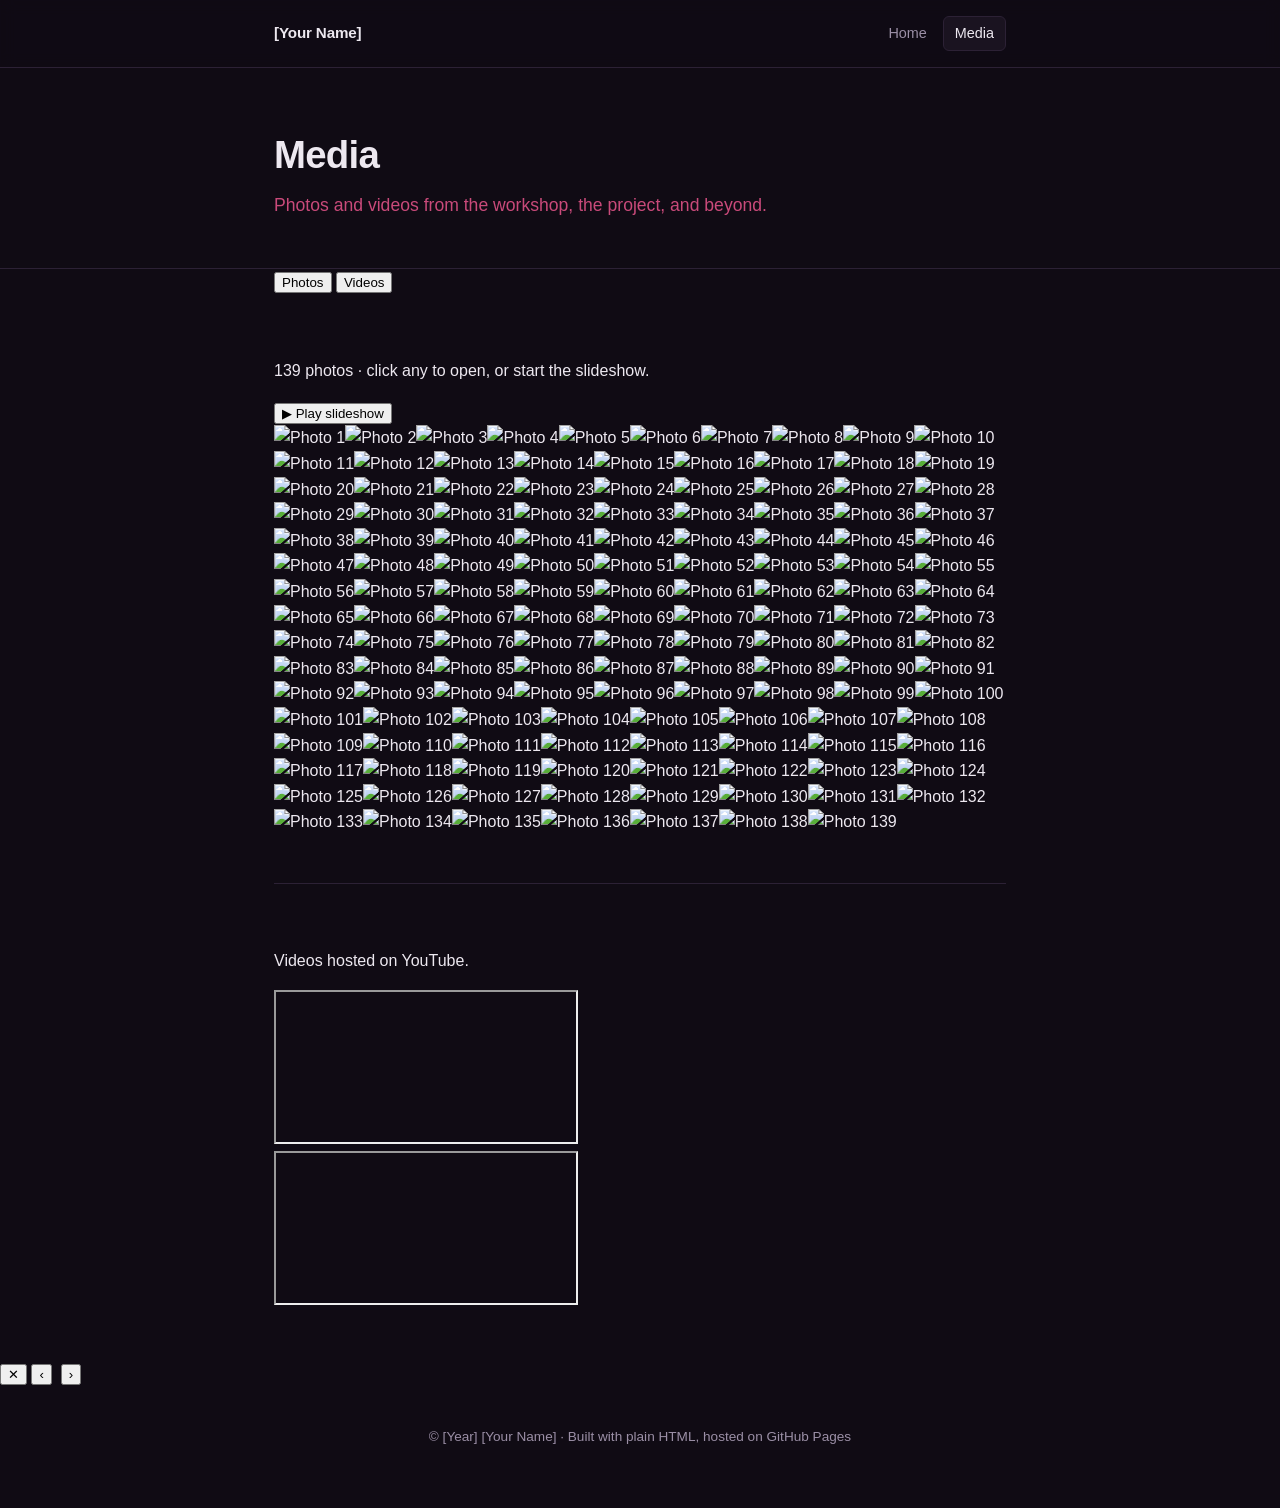
==== media.html @ eaa3e748 "Create media.html" ====
<!DOCTYPE html>
<html lang="en">
<head>
<meta charset="UTF-8">
<meta name="viewport" content="width=device-width, initial-scale=1.0">
<title>Media — [Your Name]</title>
<link rel="stylesheet" href="css/style.css">
</head>
<body>

<nav class="topnav">
  <div class="wrap nav-wrap">
    <a href="index.html" class="nav-brand">[Your Name]</a>
    <div class="nav-links">
      <a href="index.html">Home</a>
      <a href="media.html" class="active">Media</a>
    </div>
  </div>
</nav>

<header class="hero hero-compact">
  <div class="wrap">
    <h1>Media</h1>
    <p class="tagline">Photos and videos from the workshop, the project, and beyond.</p>
  </div>
</header>

<main class="wrap">

  <!-- Tabs -->
  <div class="tabs" role="tablist">
    <button class="tab active" role="tab" data-tab="photos">Photos</button>
    <button class="tab" role="tab" data-tab="videos">Videos</button>
  </div>

  <!-- Photos panel -->
  <section class="tab-panel active" id="panel-photos">
    <div class="panel-head">
      <p class="panel-hint">139 photos · click any to open, or start the slideshow.</p>
      <button class="btn-primary" id="start-slideshow">▶ Play slideshow</button>
    </div>
    <div class="photo-grid" id="photo-grid">
      <!-- Generated by script below -->
    </div>
  </section>

  <!-- Videos panel -->
  <section class="tab-panel" id="panel-videos">
    <p class="panel-hint">Videos hosted on YouTube.</p>
    <div class="video-grid">
      <!-- Replace VIDEO_ID_1 with actual YouTube IDs -->
      <div class="video-item">
        <iframe src="https://www.youtube.com/embed/VIDEO_ID_1"
                title="Cake frosting machine demo"
                loading="lazy" allowfullscreen></iframe>
      </div>
      <div class="video-item">
        <iframe src="https://www.youtube.com/embed/VIDEO_ID_2"
                title="Performance"
                loading="lazy" allowfullscreen></iframe>
      </div>
      <!-- Add more .video-item blocks here -->
    </div>
  </section>

</main>

<!-- Slideshow overlay -->
<div class="slideshow" id="slideshow" aria-hidden="true">
  <button class="ss-close" id="ss-close" aria-label="Close">✕</button>
  <button class="ss-nav ss-prev" id="ss-prev" aria-label="Previous">‹</button>
  <img id="ss-img" src="" alt="">
  <button class="ss-nav ss-next" id="ss-next" aria-label="Next">›</button>
  <div class="ss-counter" id="ss-counter"></div>
</div>

<footer>
  <div class="wrap">
    © [Year] [Your Name] · Built with plain HTML, hosted on GitHub Pages
  </div>
</footer>

<script>
  // ====== CONFIG: how many photos ======
  const PHOTO_COUNT = 139;
  const PAD = 3;            // matches photo-001.jpg
  const PREFIX = "photo-";
  const EXT = ".jpg";
  const FOLDER = "images/";

  // Build list of photo URLs
  const photos = [];
  for (let i = 1; i <= PHOTO_COUNT; i++) {
    const num = String(i).padStart(PAD, "0");
    photos.push(`${FOLDER}${PREFIX}${num}${EXT}`);
  }

  // ====== Build grid ======
  const grid = document.getElementById("photo-grid");
  photos.forEach((src, idx) => {
    const img = document.createElement("img");
    img.src = src;
    img.alt = `Photo ${idx + 1}`;
    img.loading = "lazy";
    img.decoding = "async";
    img.addEventListener("click", () => openSlideshow(idx));
    grid.appendChild(img);
  });

  // ====== Tabs ======
  document.querySelectorAll(".tab").forEach(tab => {
    tab.addEventListener("click", () => {
      document.querySelectorAll(".tab").forEach(t => t.classList.remove("active"));
      document.querySelectorAll(".tab-panel").forEach(p => p.classList.remove("active"));
      tab.classList.add("active");
      document.getElementById("panel-" + tab.dataset.tab).classList.add("active");
      // update URL hash for shareable links
      history.replaceState(null, "", "#" + tab.dataset.tab);
    });
  });
  // Open correct tab from URL hash
  if (location.hash === "#videos") {
    document.querySelector('[data-tab="videos"]').click();
  }

  // ====== Slideshow ======
  const ss = document.getElementById("slideshow");
  const ssImg = document.getElementById("ss-img");
  const ssCounter = document.getElementById("ss-counter");
  let ssIndex = 0;

  function openSlideshow(i) {
    ssIndex = i;
    ssImg.src = photos[ssIndex];
    ssCounter.textContent = `${ssIndex + 1} / ${photos.length}`;
    ss.classList.add("open");
    ss.setAttribute("aria-hidden", "false");
    document.body.style.overflow = "hidden";
  }

  function closeSlideshow() {
    ss.classList.remove("open");
    ss.setAttribute("aria-hidden", "true");
    document.body.style.overflow = "";
  }

  function showNext(delta) {
    ssIndex = (ssIndex + delta + photos.length) % photos.length;
    ssImg.src = photos[ssIndex];
    ssCounter.textContent = `${ssIndex + 1} / ${photos.length}`;
  }

  document.getElementById("start-slideshow").addEventListener("click", () => openSlideshow(0));
  document.getElementById("ss-close").addEventListener("click", closeSlideshow);
  document.getElementById("ss-prev").addEventListener("click", () => showNext(-1));
  document.getElementById("ss-next").addEventListener("click", () => showNext(1));

  ss.addEventListener("click", (e) => {
    if (e.target === ss) closeSlideshow();
  });

  document.addEventListener("keydown", (e) => {
    if (!ss.classList.contains("open")) return;
    if (e.key === "Escape") closeSlideshow();
    if (e.key === "ArrowLeft") showNext(-1);
    if (e.key === "ArrowRight") showNext(1);
  });
</script>

</body>
</html>
---- css/style.css ----
:root {
  --bg: #100b14;
  --surface: #1a1320;
  --surface-hi: #221a2b;
  --border: #2c2135;
  --text: #ede8f0;
  --muted: #9b8fa6;
  --accent: #a33661;
  --accent-hover: #c94a7a;
  --accent-dim: #6b2140;
  --maxw: 780px;
}

* { box-sizing: border-box; }
html { scroll-behavior: smooth; }

body {
  margin: 0;
  background: var(--bg);
  color: var(--text);
  font-family: -apple-system, BlinkMacSystemFont, "Segoe UI", Roboto, Helvetica, Arial, sans-serif;
  line-height: 1.6;
  font-size: 16px;
  -webkit-font-smoothing: antialiased;
}

.wrap {
  max-width: var(--maxw);
  margin: 0 auto;
  padding: 0 24px;
}

/* Top nav */
.topnav {
  border-bottom: 1px solid var(--border);
  background: rgba(16, 11, 20, 0.85);
  backdrop-filter: blur(8px);
  position: sticky;
  top: 0;
  z-index: 50;
}
.nav-wrap {
  display: flex;
  align-items: center;
  justify-content: space-between;
  padding-top: 16px;
  padding-bottom: 16px;
}
.nav-brand {
  color: var(--text);
  text-decoration: none;
  font-weight: 600;
  font-size: 0.95rem;
  letter-spacing: -0.01em;
}
.nav-links {
  display: flex;
  gap: 4px;
}
.nav-links a {
  color: var(--muted);
  text-decoration: none;
  font-size: 0.9rem;
  padding: 6px 12px;
  border-radius: 6px;
  transition: color 0.15s, background 0.15s;
}
.nav-links a:hover {
  color: var(--text);
  background: var(--surface);
}
.nav-links a.active {
  color: var(--text);
  background: var(--surface);
  border: 1px solid var(--border);
  padding: 5px 11px;
}

/* Hero */
header.hero {
  padding: 56px 0 48px;
  border-bottom: 1px solid var(--border);
}
.hero-top {
  display: flex;
  align-items: center;
  gap: 24px;
  margin-bottom: 20px;
}
.avatar {
  width: 96px;
  height: 96px;
  border-radius: 50%;
  object-fit: cover;
  border: 2px solid var(--border);
  flex-shrink: 0;
  background: var(--surface);
}
header.hero h1 {
  font-size: 2.4rem;
  margin: 0 0 6px;
  letter-spacing: -0.02em;
}
header.hero .tagline {
  font-size: 1.1rem;
  color: var(--accent-hover);
  margin: 0;
  font-weight: 500;
}

/* Contact strip */
.contact {
  display: flex;
  flex-wrap: wrap;
  gap: 8px 16px;
  font-size: 0.95rem;
  color: var(--muted);
}
.contact a {
  color: var(--muted);
  text-decoration: none;
  border-bottom: 1px solid transparent;
  transition: color 0.15s, border-color 0.15s;
}
.contact a:hover {
  color: var(--accent-hover);
  border-bottom-color: var(--accent-dim);
}
.contact span.sep { color: var(--border); }

/* Sections */
section {
  padding: 48px 0;
  border-bottom: 1px solid var(--border);
}
section:last-of-type { border-bottom: none; }
h2 {
  font-size: 0.85rem;
  text-transform: uppercase;
  letter-spacing: 0.14em;
  color: var(--muted);
  margin: 0 0 28px;
  font-weight: 600;
}

/* About */
.about p { margin: 0 0 16px; }
.about p:last-child { margin-bottom: 0; }

/* Entries */
.entry { margin-bottom: 32px; }
.entry:last-child { margin-bottom: 0; }
.entry h3 {
  font-size: 1.05rem;
  margin: 0 0 2px;
  font-weight: 600;
}
.entry .meta {
  font-size: 0.9rem;
  color: var(--muted);
  margin: 0 0 12px;
  font-style: italic;
}
.entry ul { margin: 0; padding-left: 20px; }
.entry li { margin-bottom: 8px; }
.entry li:last-child { margin-bottom: 0; }
.entry li strong { color: var(--accent-hover); font-weight: 600; }

/* Project links */
.project-links {
  margin-top: 20px;
  display: flex;
  flex-wrap: wrap;
  gap: 12px;
}
.project-links a {
  display: inline-block;
  padding: 8px 14px;
  background: var(--surface);
  border: 1px solid var(--border);
  border-radius: 6px;
  color: var(--text);
  text-decoration: none;
  font-size: 0.9rem;
  transition: border-color 0.15s, background 0.15s, color 0.15s;
}
.project-links a:hover {
  border-color: var(--accent-dim);
  background: var(--surface-hi);
  color: var(--accent-hover);
}

/* Gallery */
.gallery {
  display: grid;
  grid-template-columns: repeat(auto-fit, minmax(220px, 1fr));
  gap: 12px;
  margin: 20px 0 20px;
}
.gallery-2 {
  grid-template-columns: repeat(auto-fit, minmax(280px, 1fr));
}
.gallery img {
  width: 100%;
  height: 220px;
  object-fit: cover;
  border-radius: 8px;
  border: 1px solid var(--border);
  background: var(--surface);
  display: block;
  transition: transform 0.2s, border-color 0.2s;
  cursor: zoom-in;
}
.gallery img:hover {
  transform: scale(1.01);
  border-color: var(--accent-dim);
}

/* Skills */
.skill-group { margin-bottom: 20px; }
.skill-group:last-child { margin-bottom: 0; }
.skill-group .label {
  font-size: 0.85rem;
  color: var(--muted);
  margin-bottom: 4px;
  font-weight: 600;
}
.skill-group .items { font-size: 0.95rem; }

/* Beyond section */
.beyond p {
  margin: 0 0 8px;
  color: var(--text);
}

/* Footer */
footer {
  padding: 40px 0 60px;
  font-size: 0.85rem;
  color: var(--muted);
  text-align: center;
}
footer a {
  color: var(--muted);
  text-decoration: none;
  border-bottom: 1px solid var(--border);
}
footer a:hover { color: var(--accent-hover); }

/* Responsive */
@media (max-width: 600px) {
  header.hero { padding: 40px 0 36px; }
  .hero-top { flex-direction: column; align-items: flex-start; gap: 16px; }
  header.hero h1 { font-size: 1.9rem; }
  header.hero .tagline { font-size: 1rem; }
  .avatar { width: 80px; height: 80px; }
  section { padding: 36px 0; }
  .gallery img { height: 180px; }
}

/* Print */
@media print {
  :root {
    --bg: #fff; --surface: #fff; --text: #000; --muted: #555;
    --accent: #6b2140; --accent-hover: #6b2140; --border: #ddd;
  }
  body { font-size: 11pt; }
  .topnav, .project-links { display: none !important; }
  header.hero { padding: 0 0 20px; }
  section { padding: 16px 0; page-break-inside: avoid; }
  a { color: #000 !important; }
  .gallery img { height: 140px; }
}
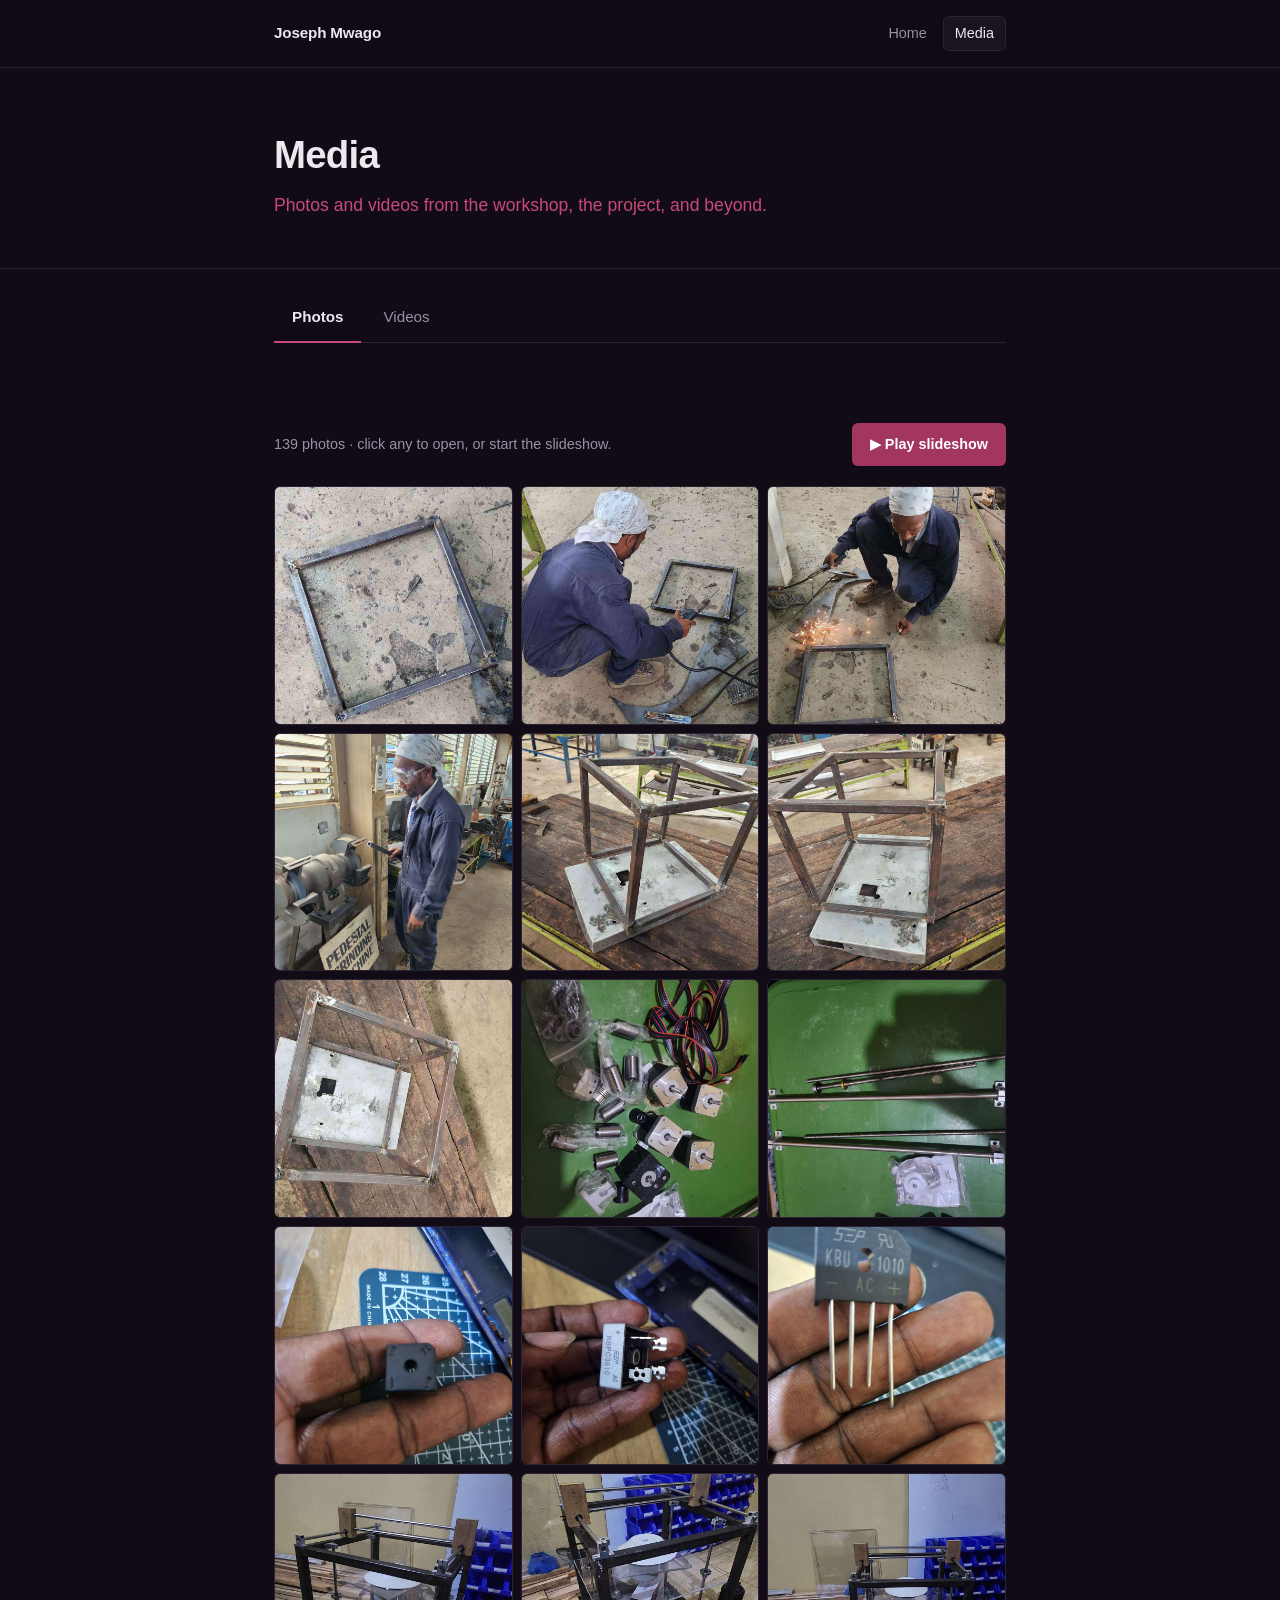
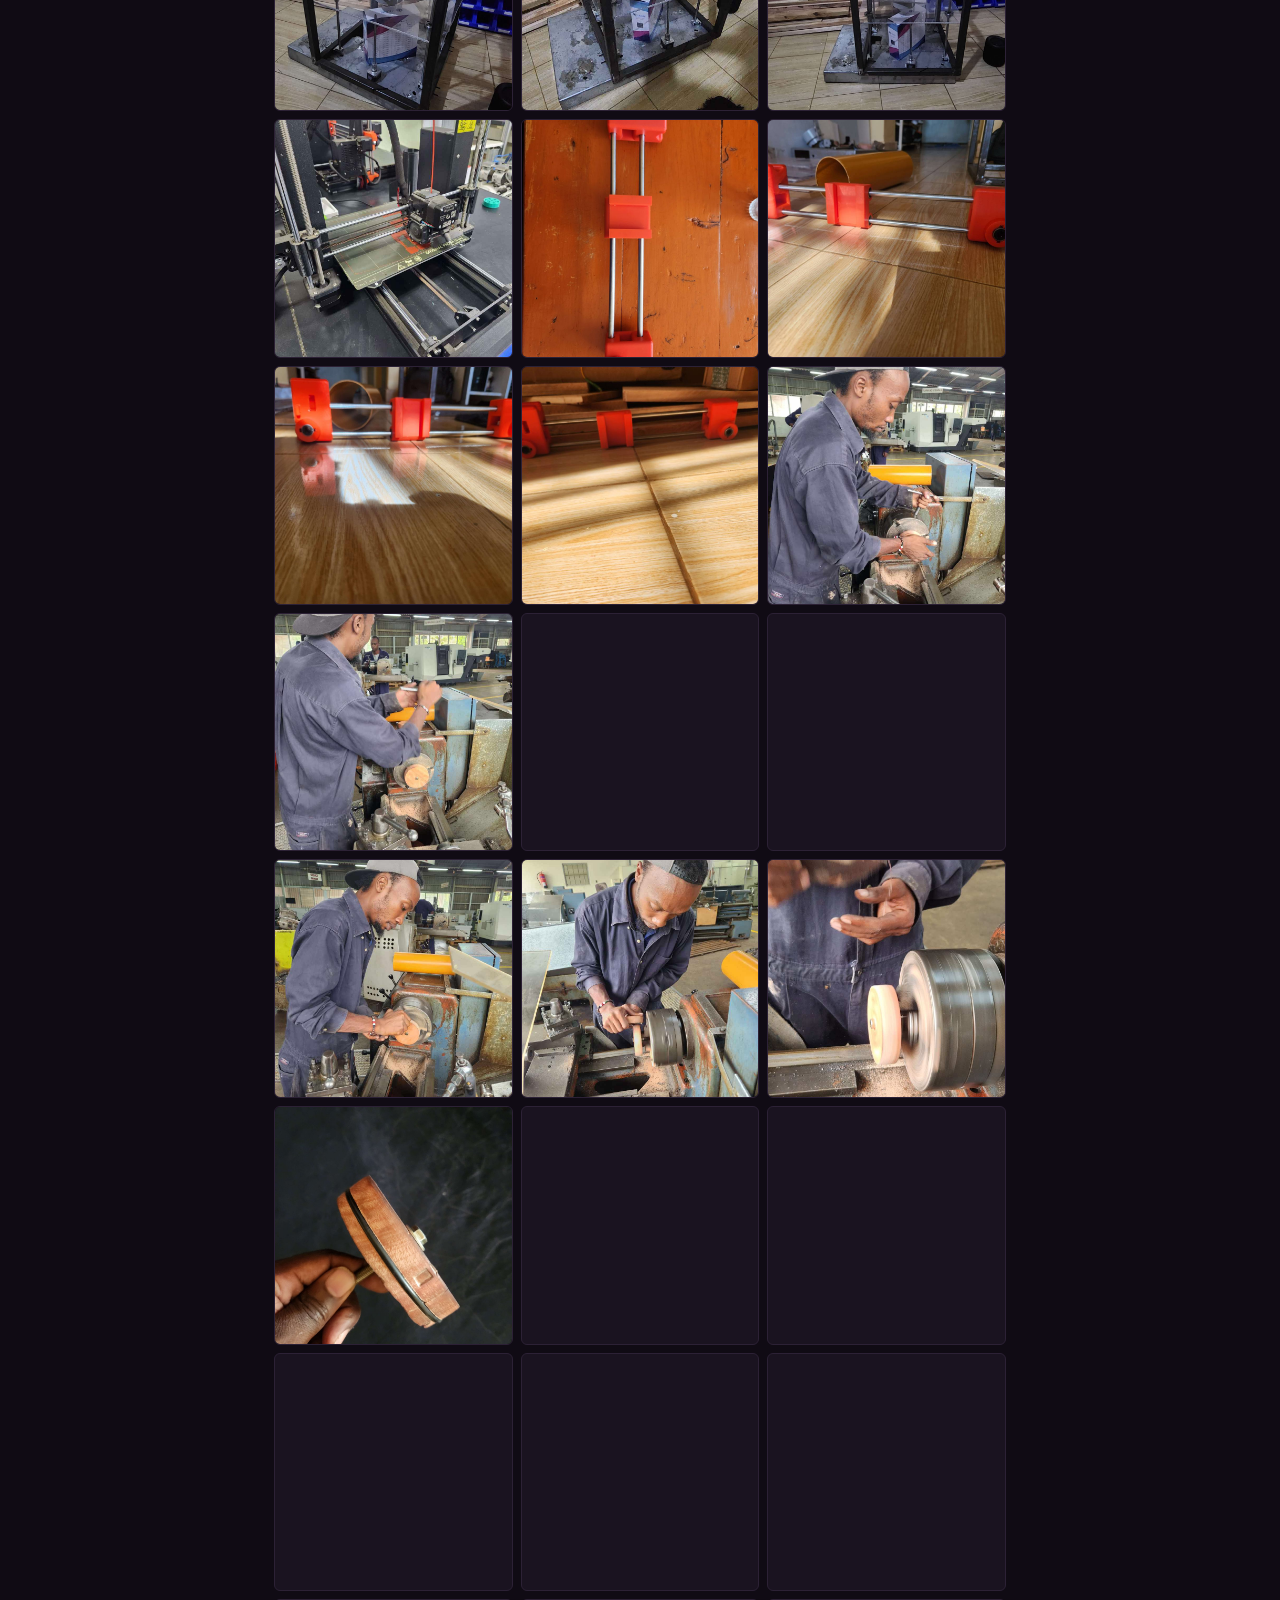
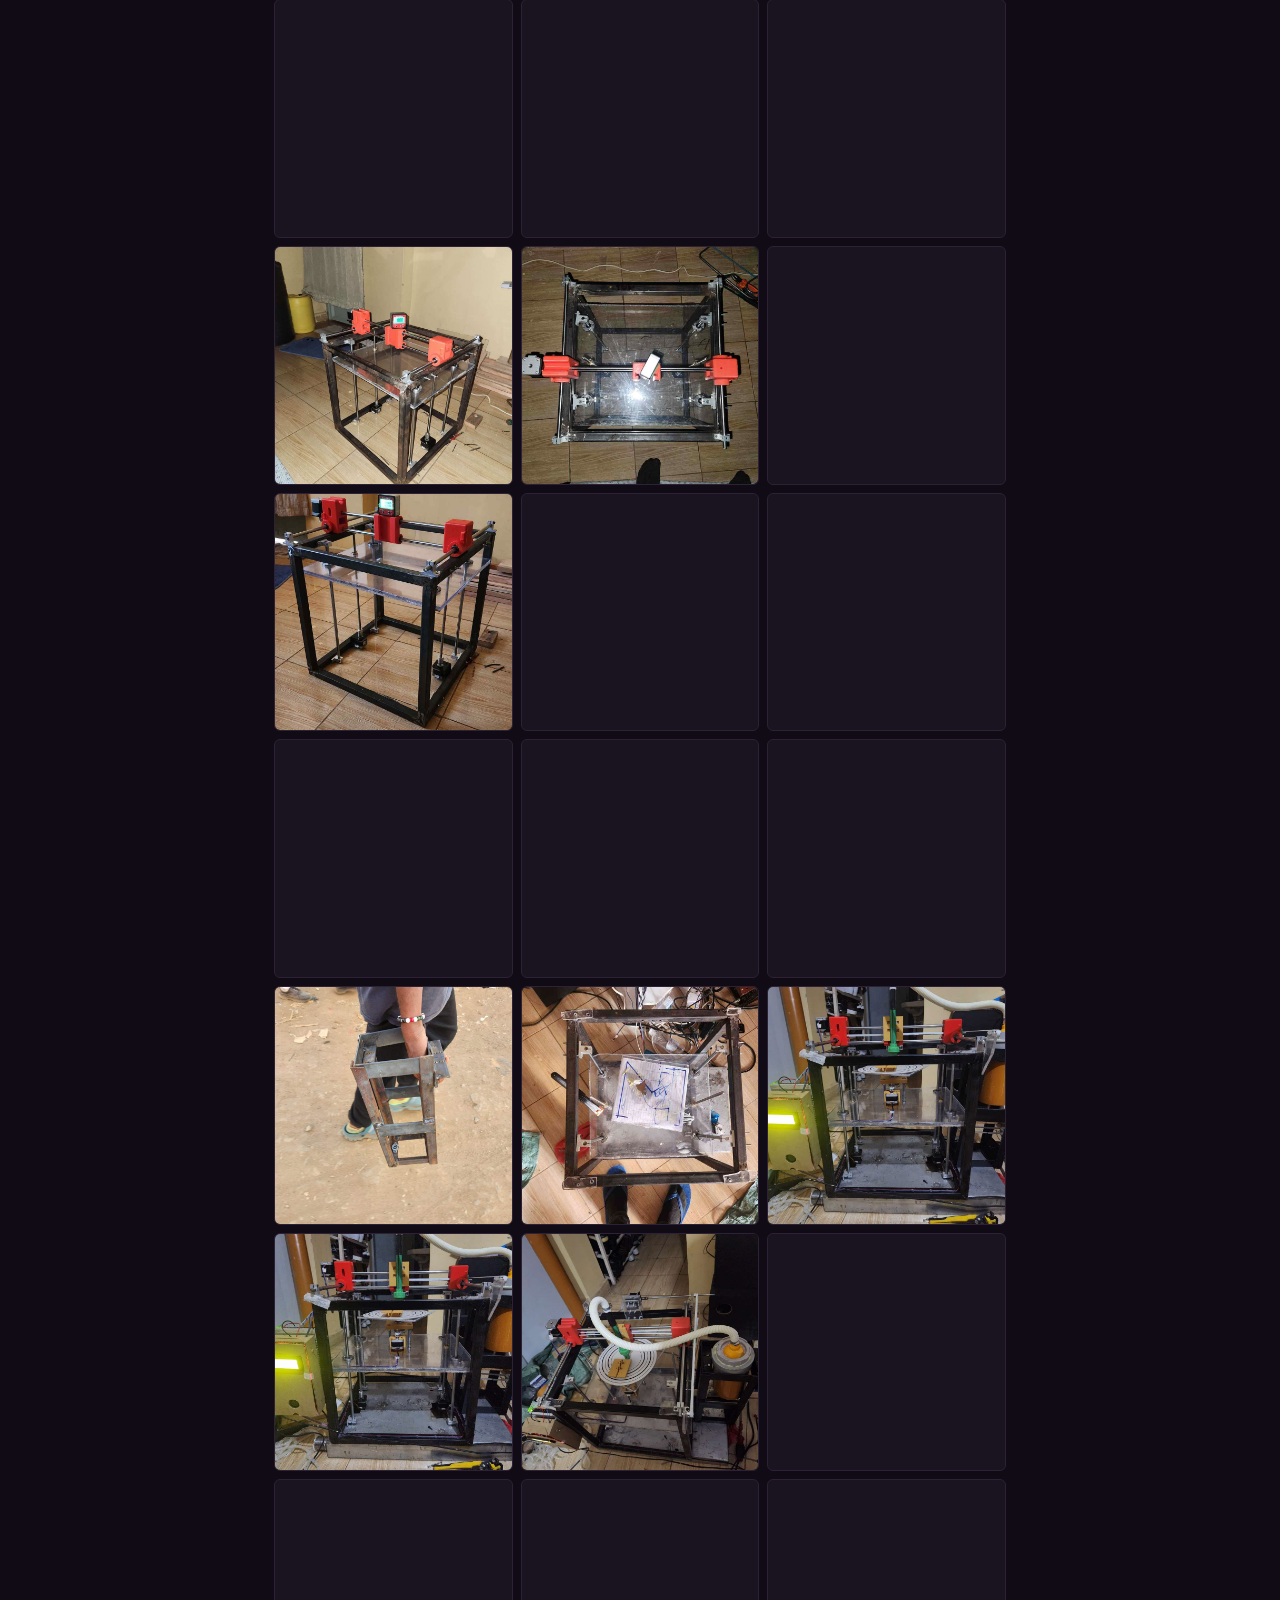
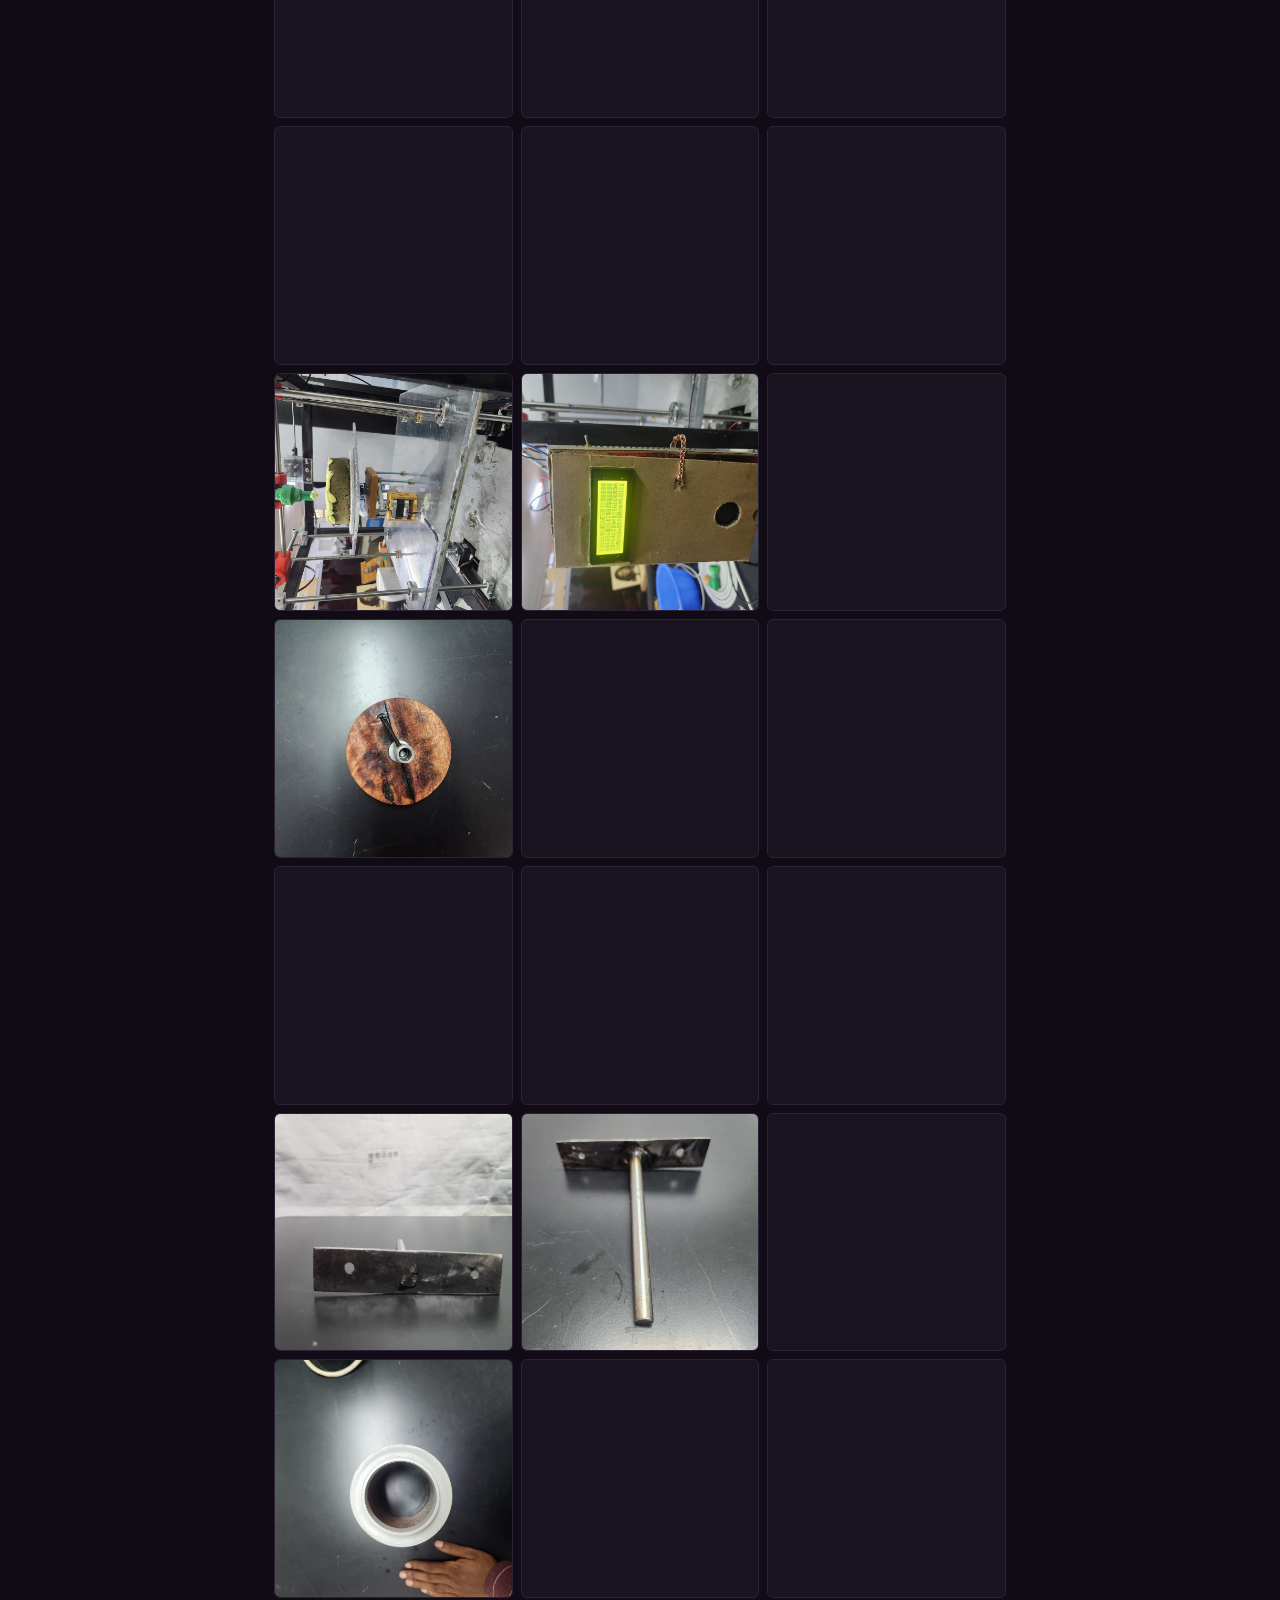
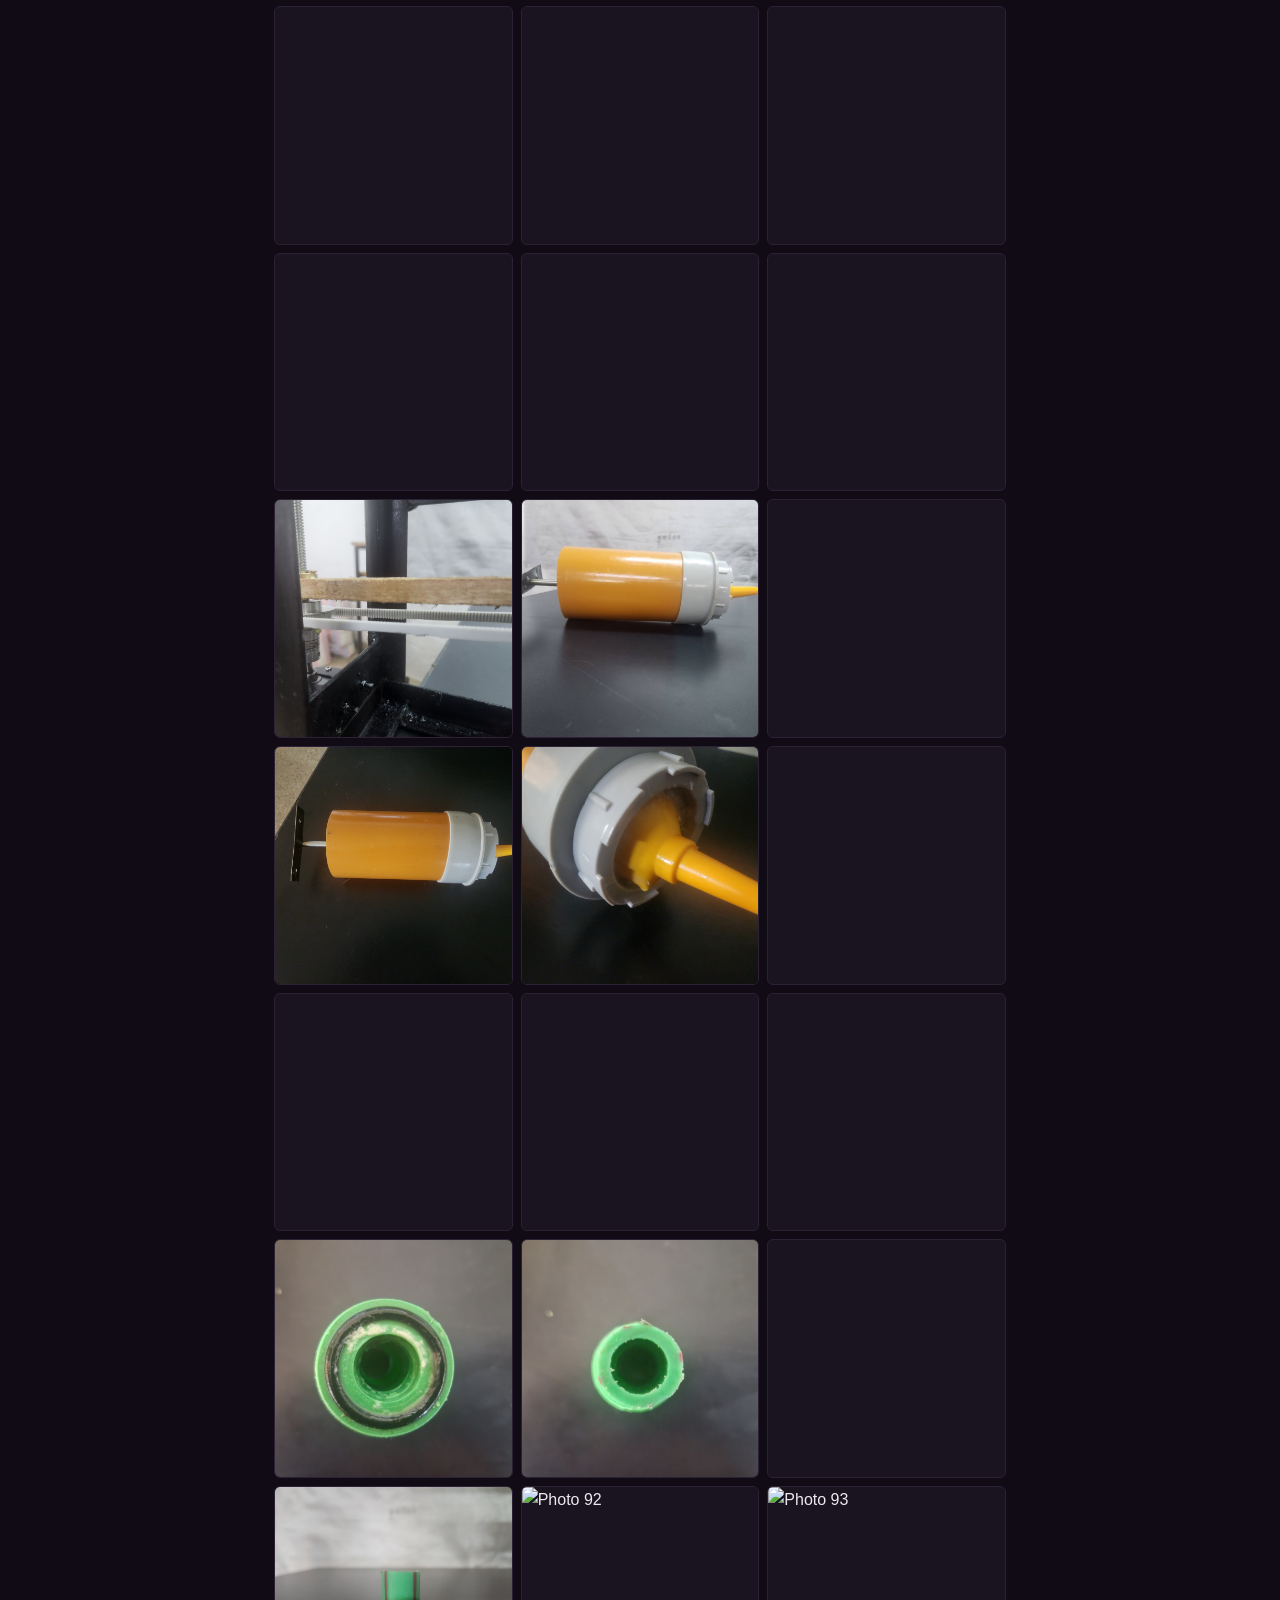
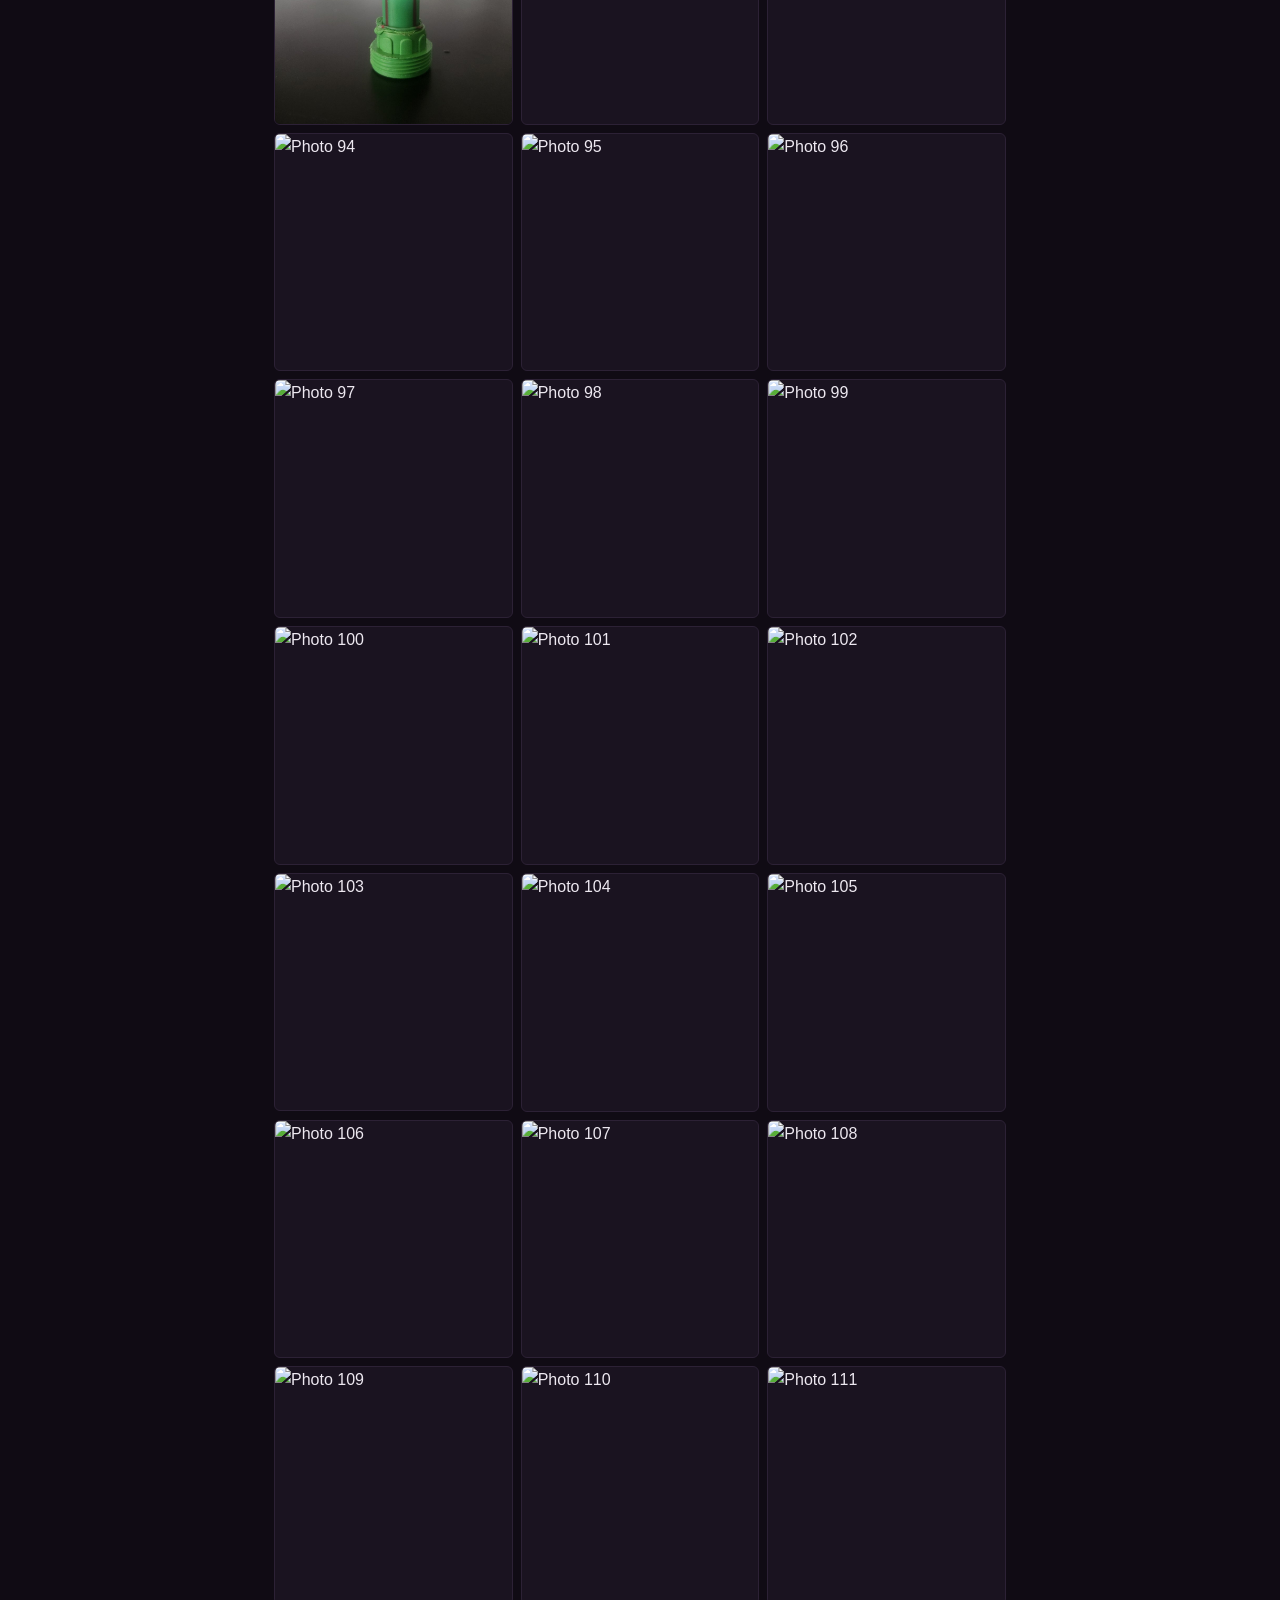
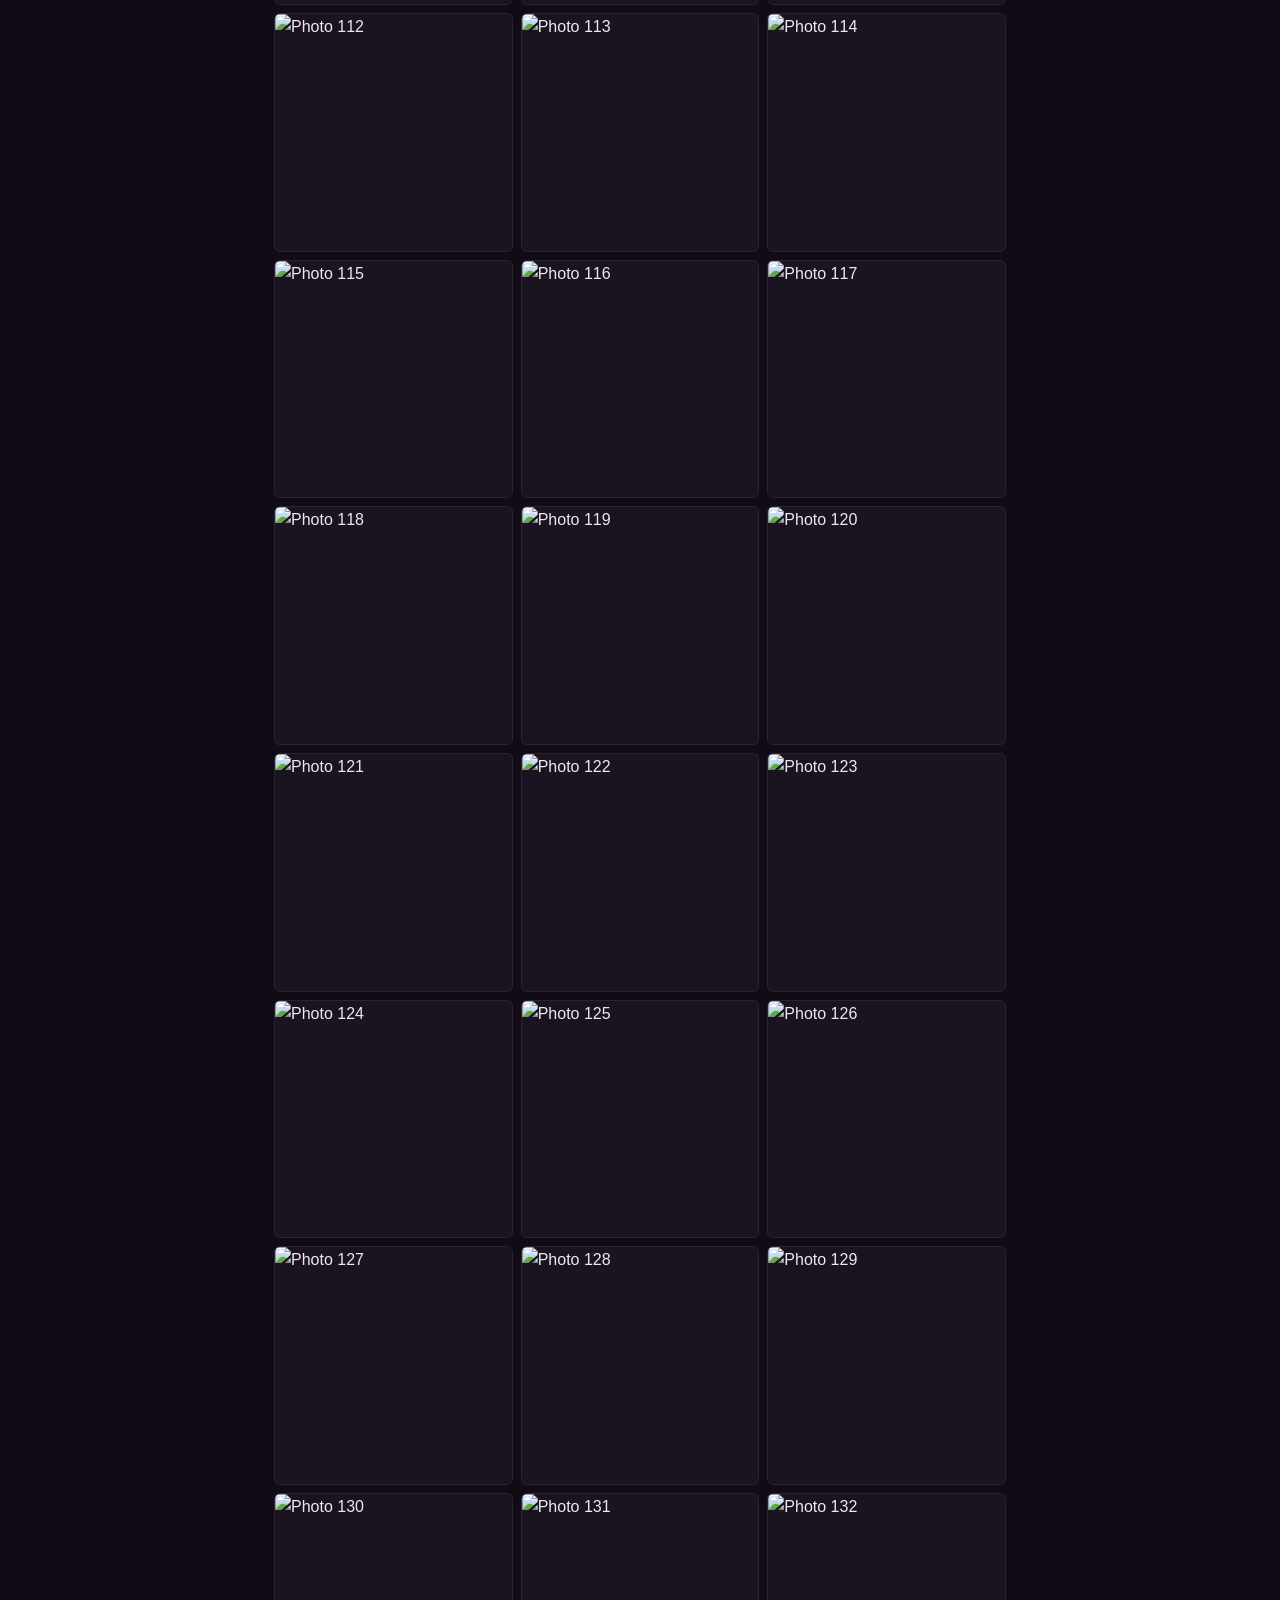
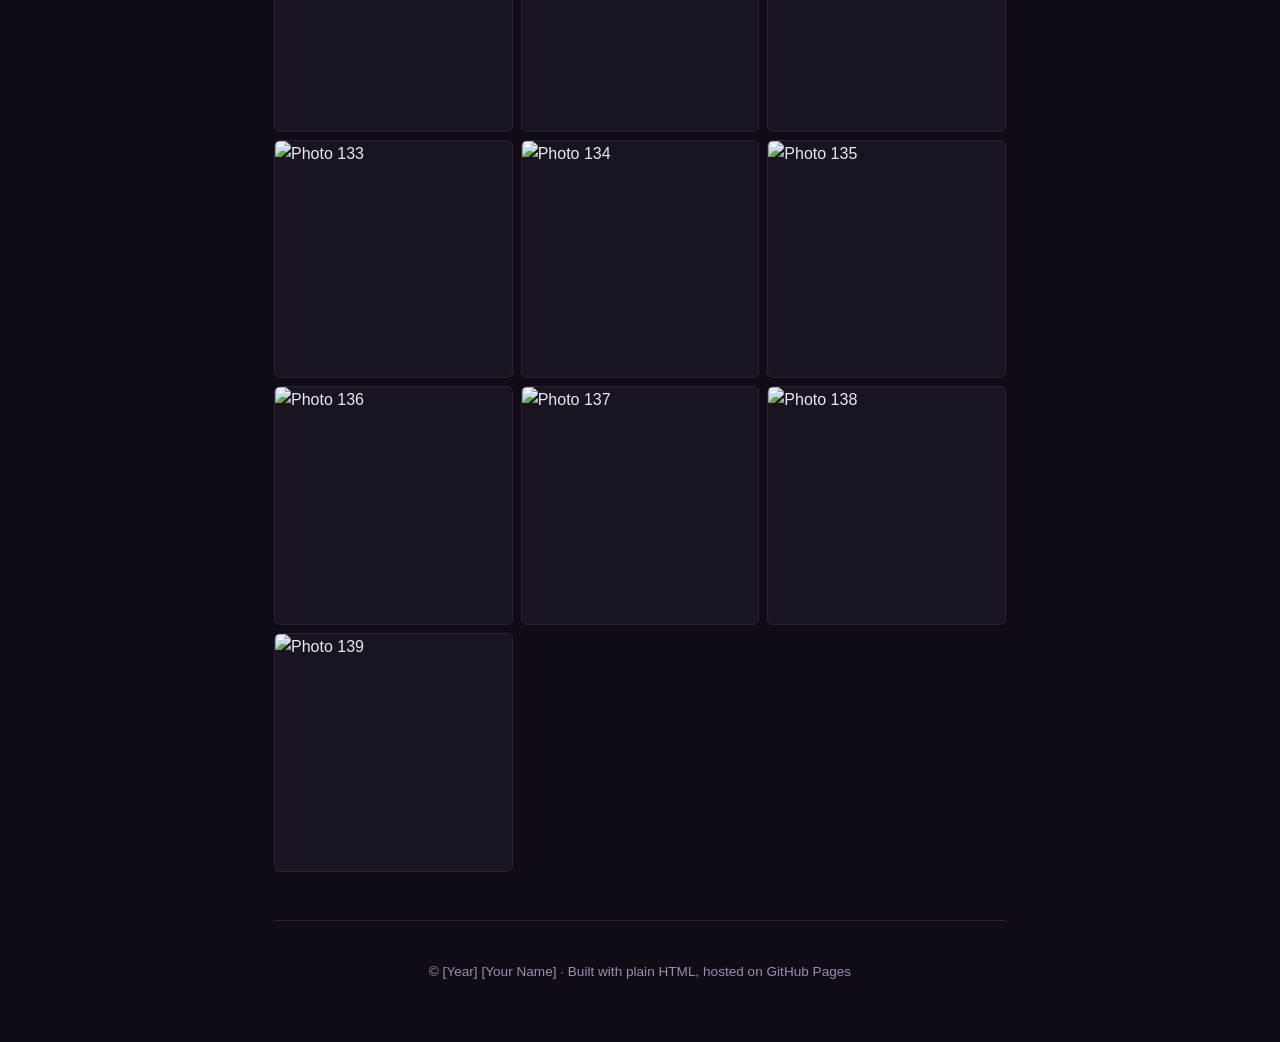
==== commit a7d59849: "Update media.html" ====
--- a/media.html
+++ b/media.html
@@ -3,14 +3,14 @@
 <head>
 <meta charset="UTF-8">
 <meta name="viewport" content="width=device-width, initial-scale=1.0">
-<title>Media — [Your Name]</title>
+<title>Media</title>
 <link rel="stylesheet" href="css/style.css">
 </head>
 <body>
 
 <nav class="topnav">
   <div class="wrap nav-wrap">
-    <a href="index.html" class="nav-brand">[Your Name]</a>
+    <a href="index.html" class="nav-brand">Joseph Mwago</a>
     <div class="nav-links">
       <a href="index.html">Home</a>
       <a href="media.html" class="active">Media</a>
--- a/css/style.css
+++ b/css/style.css
@@ -271,3 +271,196 @@
   a { color: #000 !important; }
   .gallery img { height: 140px; }
 }
+/* ============ Compact hero for media page ============ */
+.hero-compact {
+  padding: 40px 0 32px;
+}
+.hero-compact h1 {
+  font-size: 2rem;
+  margin: 0 0 4px;
+}
+.hero-compact .tagline {
+  font-size: 1rem;
+  color: var(--muted);
+  font-weight: 400;
+}
+
+/* ============ Tabs ============ */
+.tabs {
+  display: flex;
+  gap: 4px;
+  padding: 24px 0 0;
+  border-bottom: 1px solid var(--border);
+  margin-bottom: 32px;
+}
+.tab {
+  background: transparent;
+  border: none;
+  color: var(--muted);
+  font: inherit;
+  font-size: 0.95rem;
+  padding: 12px 18px;
+  cursor: pointer;
+  border-bottom: 2px solid transparent;
+  margin-bottom: -1px;
+  transition: color 0.15s, border-color 0.15s;
+}
+.tab:hover { color: var(--text); }
+.tab.active {
+  color: var(--text);
+  border-bottom-color: var(--accent-hover);
+  font-weight: 600;
+}
+
+.tab-panel { display: none; padding-bottom: 48px; }
+.tab-panel.active { display: block; }
+
+.panel-head {
+  display: flex;
+  align-items: center;
+  justify-content: space-between;
+  flex-wrap: wrap;
+  gap: 12px;
+  margin-bottom: 20px;
+}
+.panel-hint {
+  color: var(--muted);
+  font-size: 0.9rem;
+  margin: 0;
+}
+
+/* Primary button */
+.btn-primary {
+  background: var(--accent);
+  color: #fff;
+  border: none;
+  font: inherit;
+  font-size: 0.9rem;
+  font-weight: 600;
+  padding: 10px 18px;
+  border-radius: 6px;
+  cursor: pointer;
+  transition: background 0.15s;
+}
+.btn-primary:hover { background: var(--accent-hover); }
+
+/* ============ Photo grid ============ */
+.photo-grid {
+  display: grid;
+  grid-template-columns: repeat(auto-fill, minmax(180px, 1fr));
+  gap: 8px;
+}
+.photo-grid img {
+  width: 100%;
+  aspect-ratio: 1 / 1;
+  object-fit: cover;
+  border-radius: 6px;
+  border: 1px solid var(--border);
+  background: var(--surface);
+  cursor: zoom-in;
+  transition: transform 0.15s, border-color 0.15s;
+}
+.photo-grid img:hover {
+  transform: scale(1.02);
+  border-color: var(--accent-dim);
+}
+
+/* ============ Video grid ============ */
+.video-grid {
+  display: grid;
+  grid-template-columns: repeat(auto-fit, minmax(320px, 1fr));
+  gap: 16px;
+}
+.video-item {
+  position: relative;
+  aspect-ratio: 16 / 9;
+  background: var(--surface);
+  border: 1px solid var(--border);
+  border-radius: 8px;
+  overflow: hidden;
+}
+.video-item iframe {
+  position: absolute;
+  inset: 0;
+  width: 100%;
+  height: 100%;
+  border: 0;
+}
+
+/* ============ Slideshow overlay ============ */
+.slideshow {
+  display: none;
+  position: fixed;
+  inset: 0;
+  background: rgba(10, 6, 12, 0.97);
+  z-index: 200;
+  align-items: center;
+  justify-content: center;
+}
+.slideshow.open { display: flex; }
+
+.slideshow img {
+  max-width: calc(100% - 160px);
+  max-height: calc(100% - 80px);
+  object-fit: contain;
+  border-radius: 4px;
+  user-select: none;
+}
+
+.ss-close {
+  position: absolute;
+  top: 20px;
+  right: 24px;
+  background: transparent;
+  border: none;
+  color: var(--text);
+  font-size: 1.5rem;
+  cursor: pointer;
+  padding: 8px 12px;
+  border-radius: 6px;
+  transition: background 0.15s;
+}
+.ss-close:hover { background: rgba(255, 255, 255, 0.08); }
+
+.ss-nav {
+  position: absolute;
+  top: 50%;
+  transform: translateY(-50%);
+  background: rgba(255, 255, 255, 0.04);
+  border: 1px solid var(--border);
+  color: var(--text);
+  font-size: 2rem;
+  width: 56px;
+  height: 56px;
+  border-radius: 50%;
+  cursor: pointer;
+  display: flex;
+  align-items: center;
+  justify-content: center;
+  transition: background 0.15s, border-color 0.15s;
+}
+.ss-nav:hover {
+  background: rgba(255, 255, 255, 0.09);
+  border-color: var(--accent-dim);
+}
+.ss-prev { left: 24px; }
+.ss-next { right: 24px; }
+
+.ss-counter {
+  position: absolute;
+  bottom: 24px;
+  left: 50%;
+  transform: translateX(-50%);
+  color: var(--muted);
+  font-size: 0.9rem;
+  letter-spacing: 0.05em;
+}
+
+@media (max-width: 600px) {
+  .photo-grid { grid-template-columns: repeat(auto-fill, minmax(120px, 1fr)); }
+  .slideshow img { max-width: calc(100% - 32px); }
+  .ss-nav { width: 44px; height: 44px; font-size: 1.5rem; }
+  .ss-prev { left: 8px; }
+  .ss-next { right: 8px; }
+  .panel-head { flex-direction: column; align-items: flex-start; }
+}
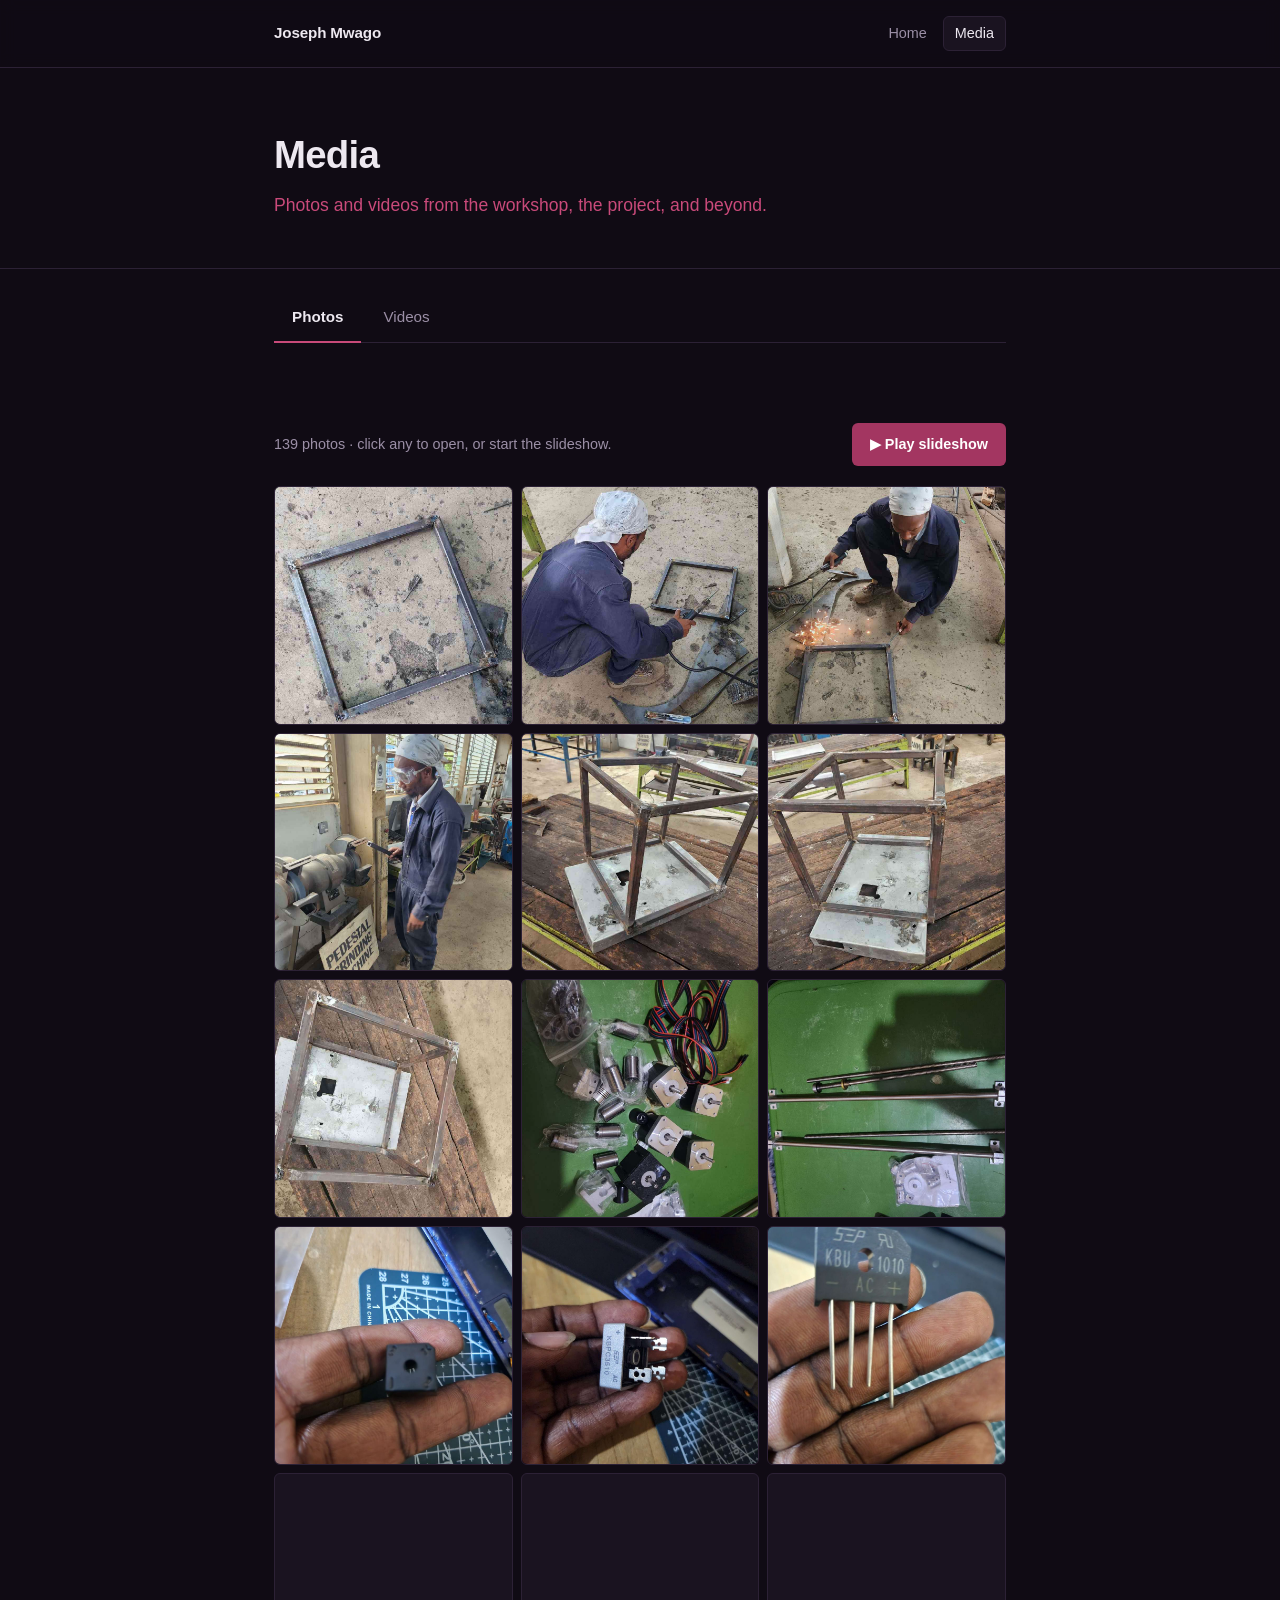
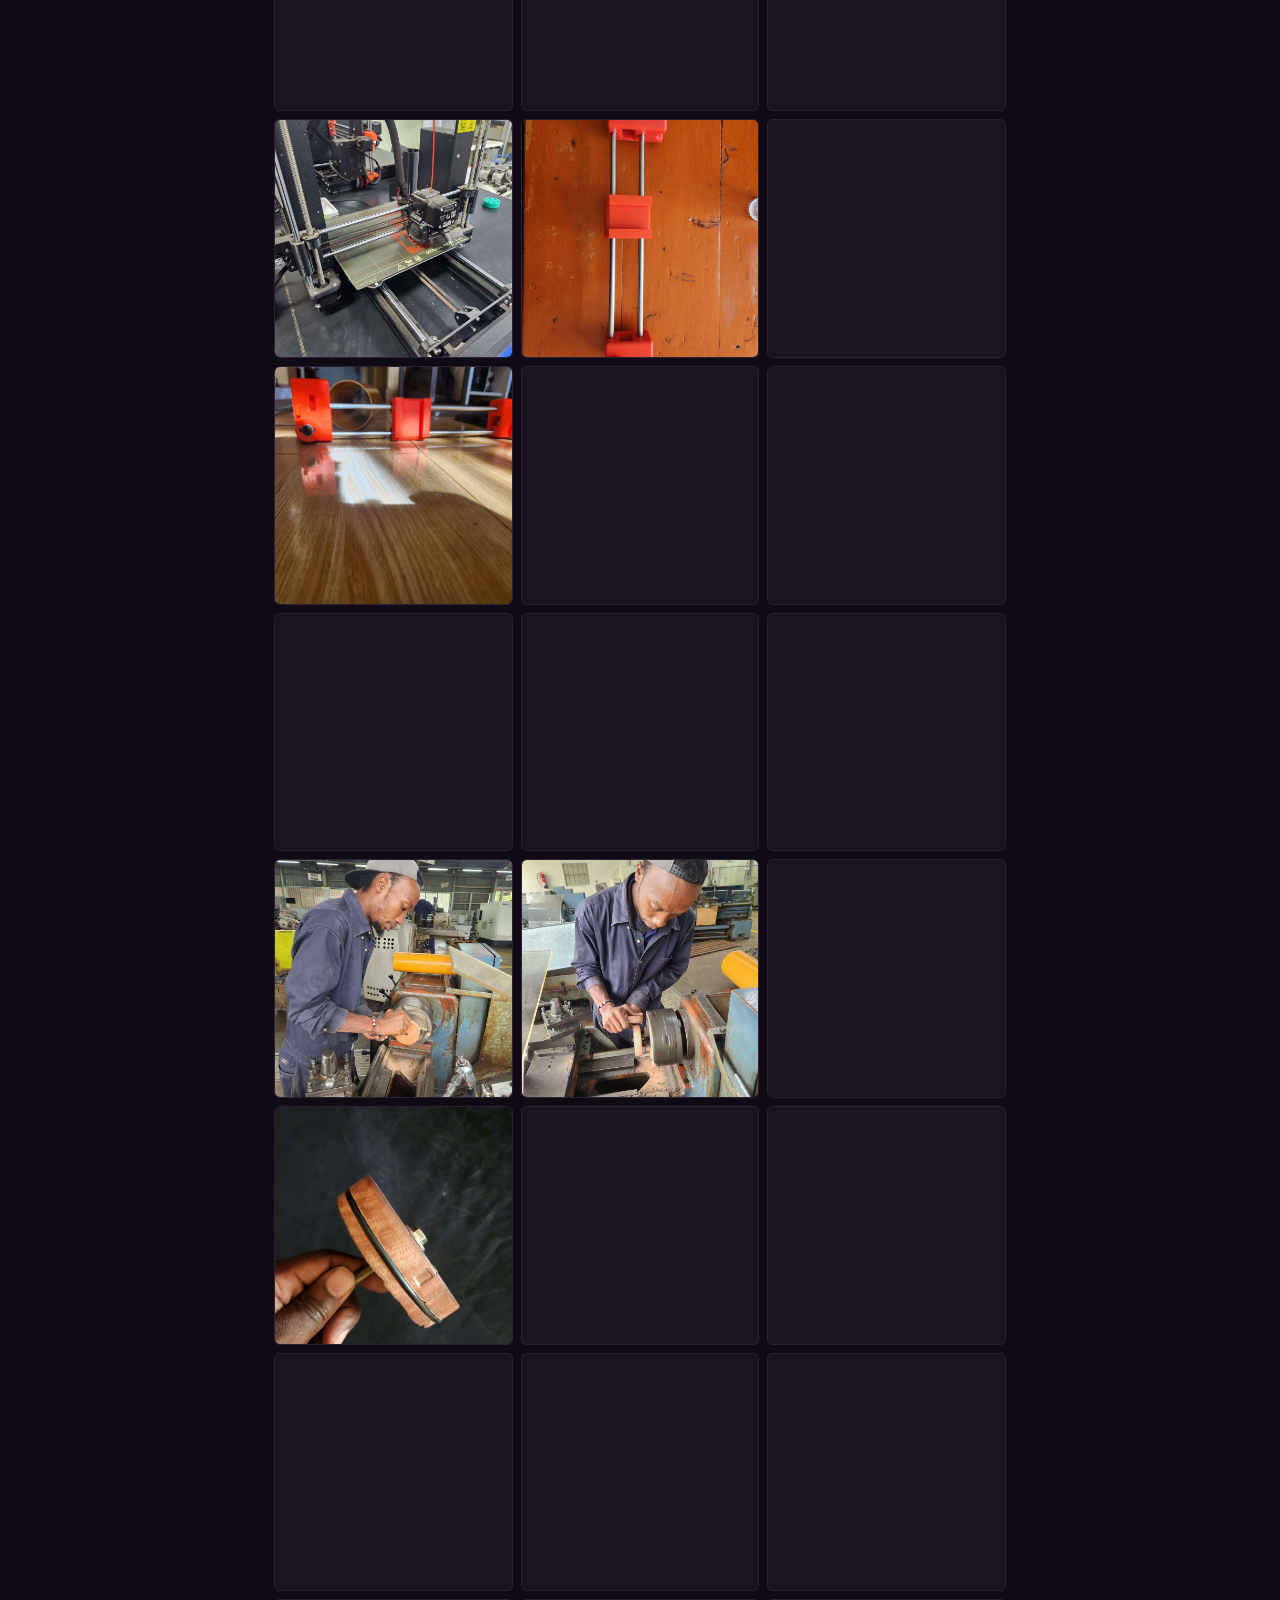
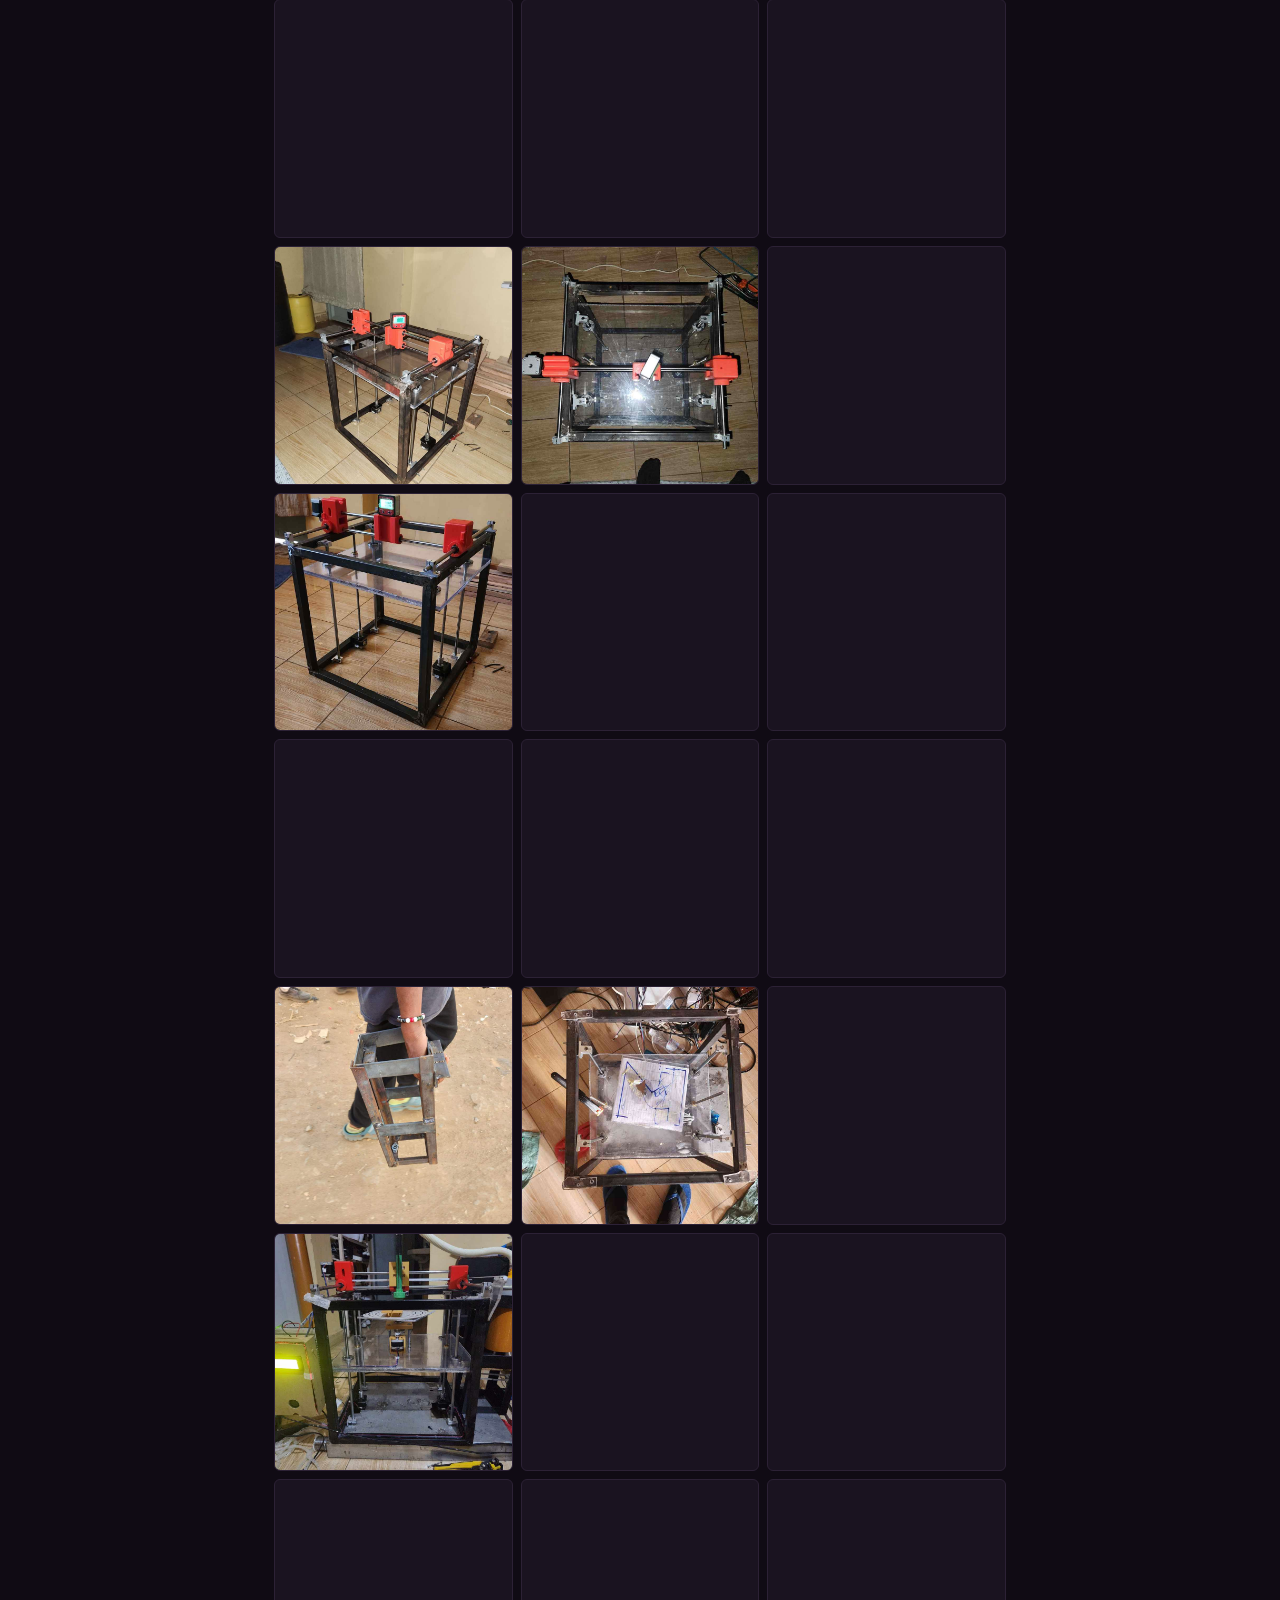
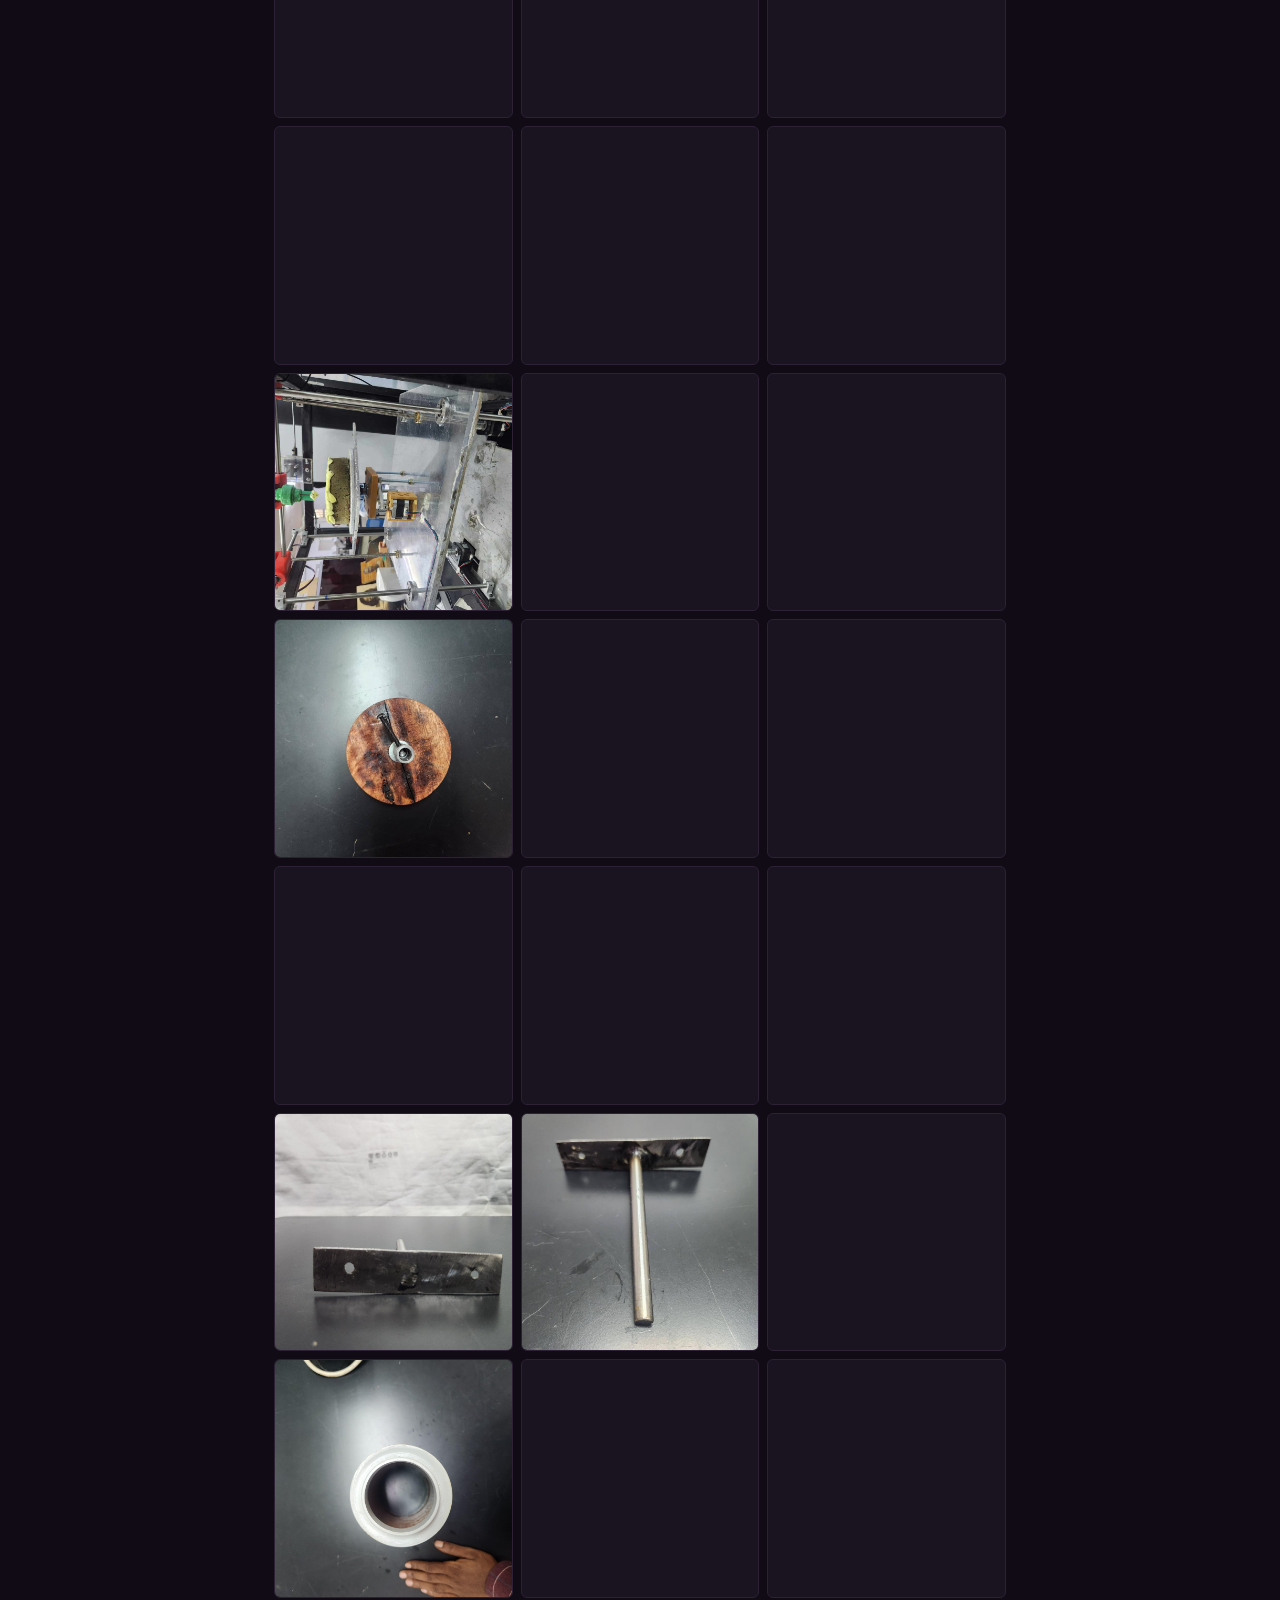
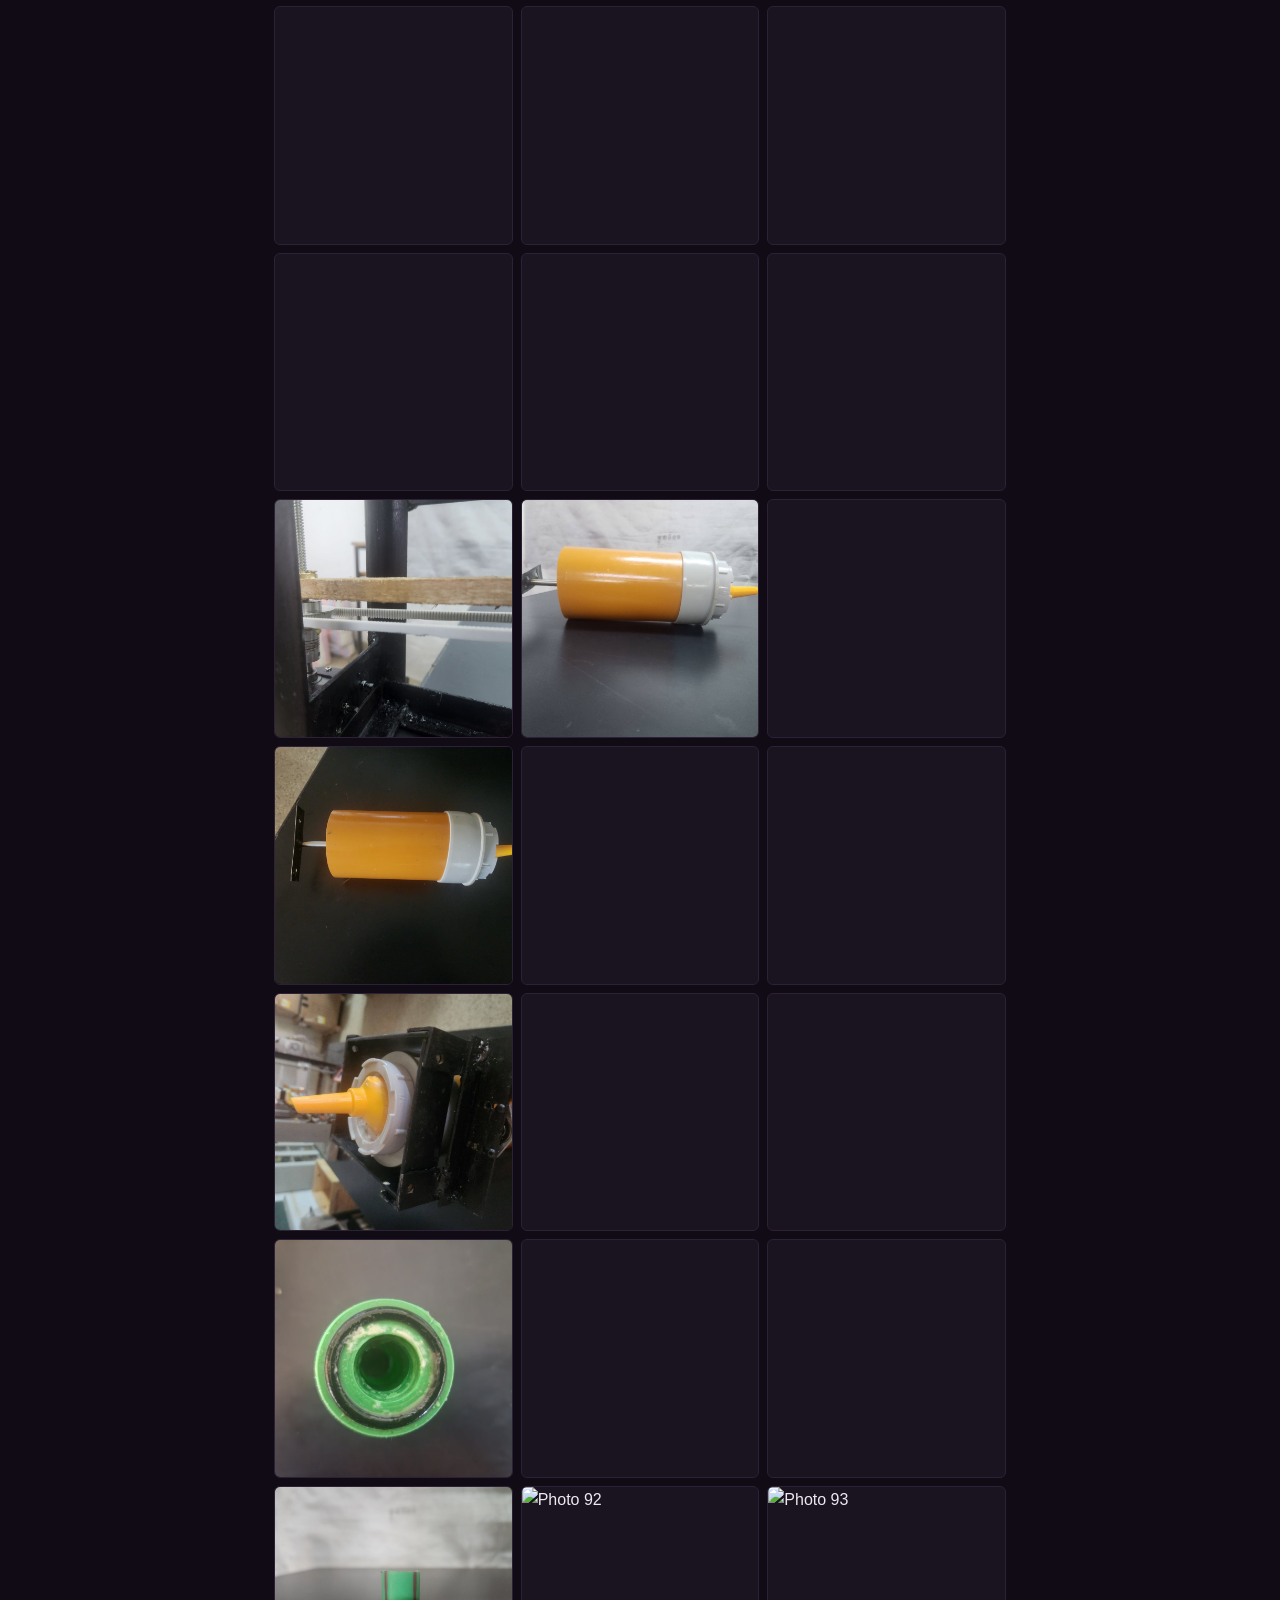
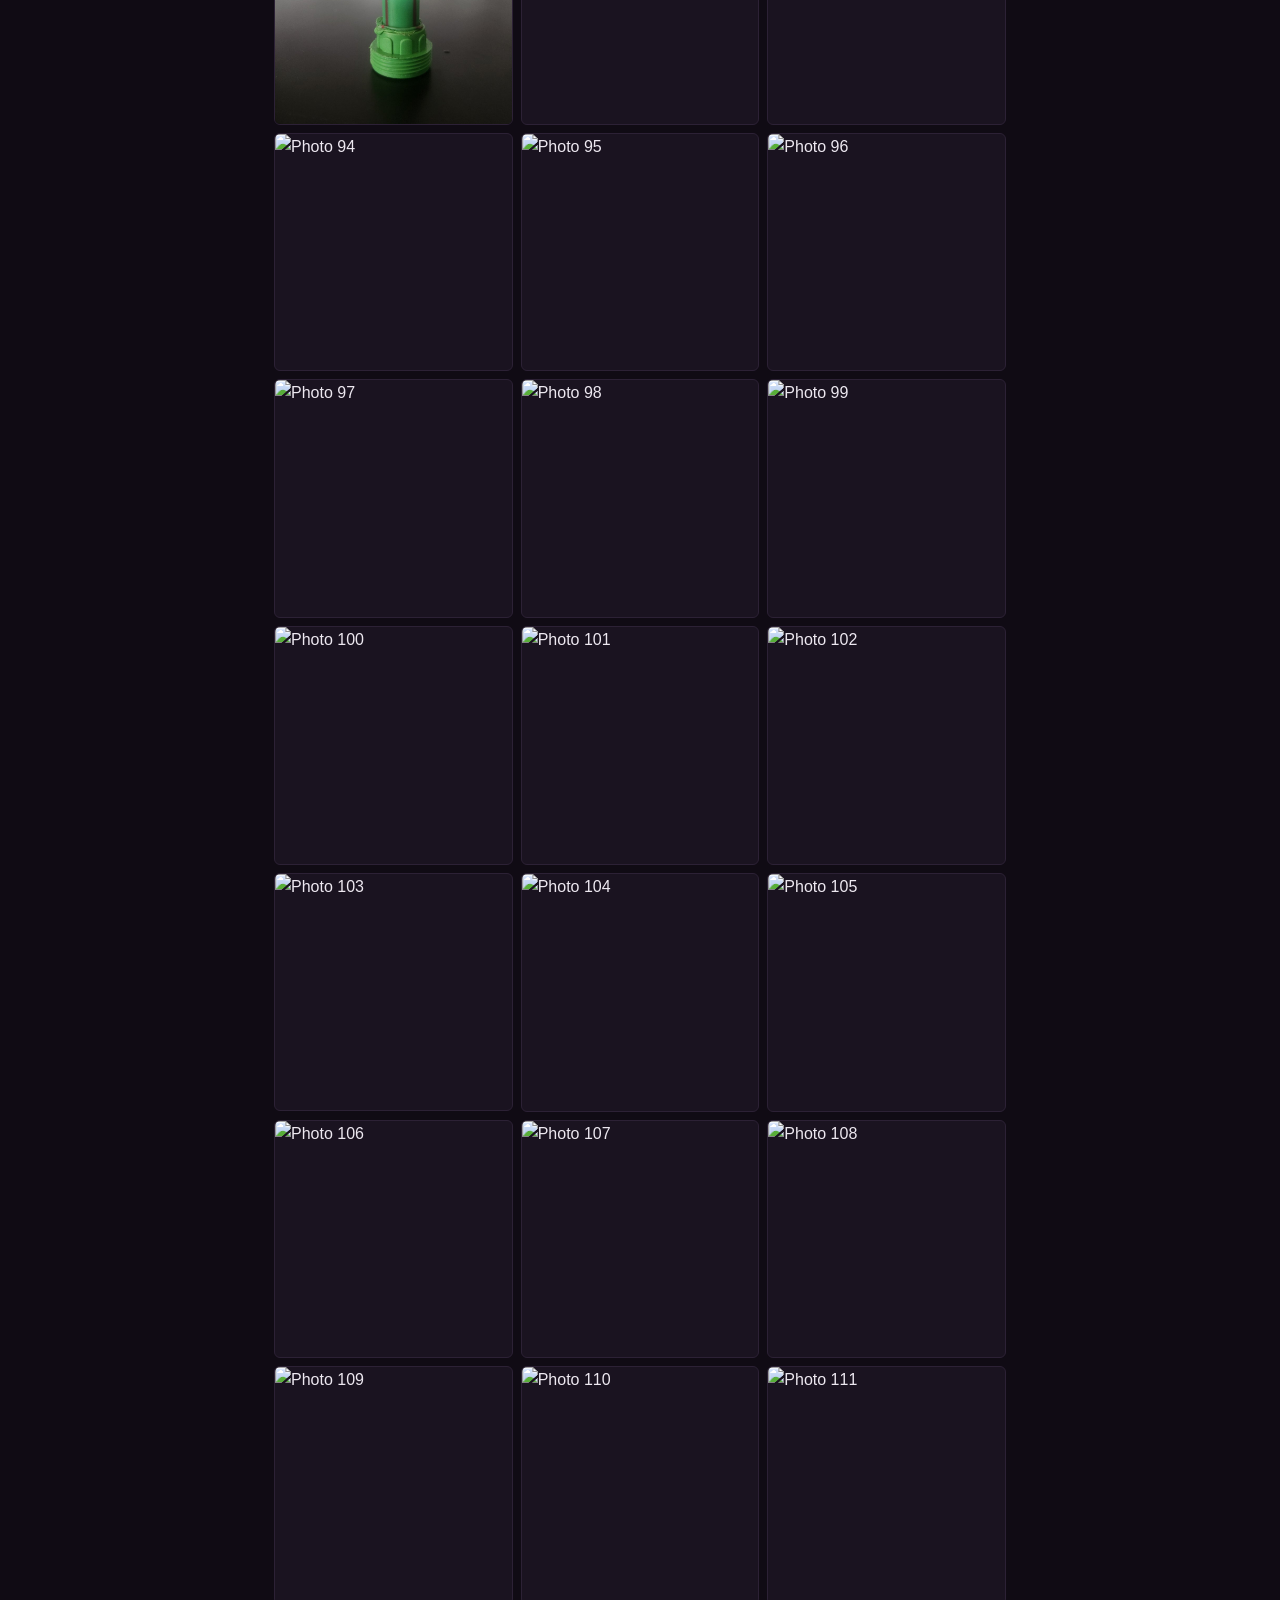
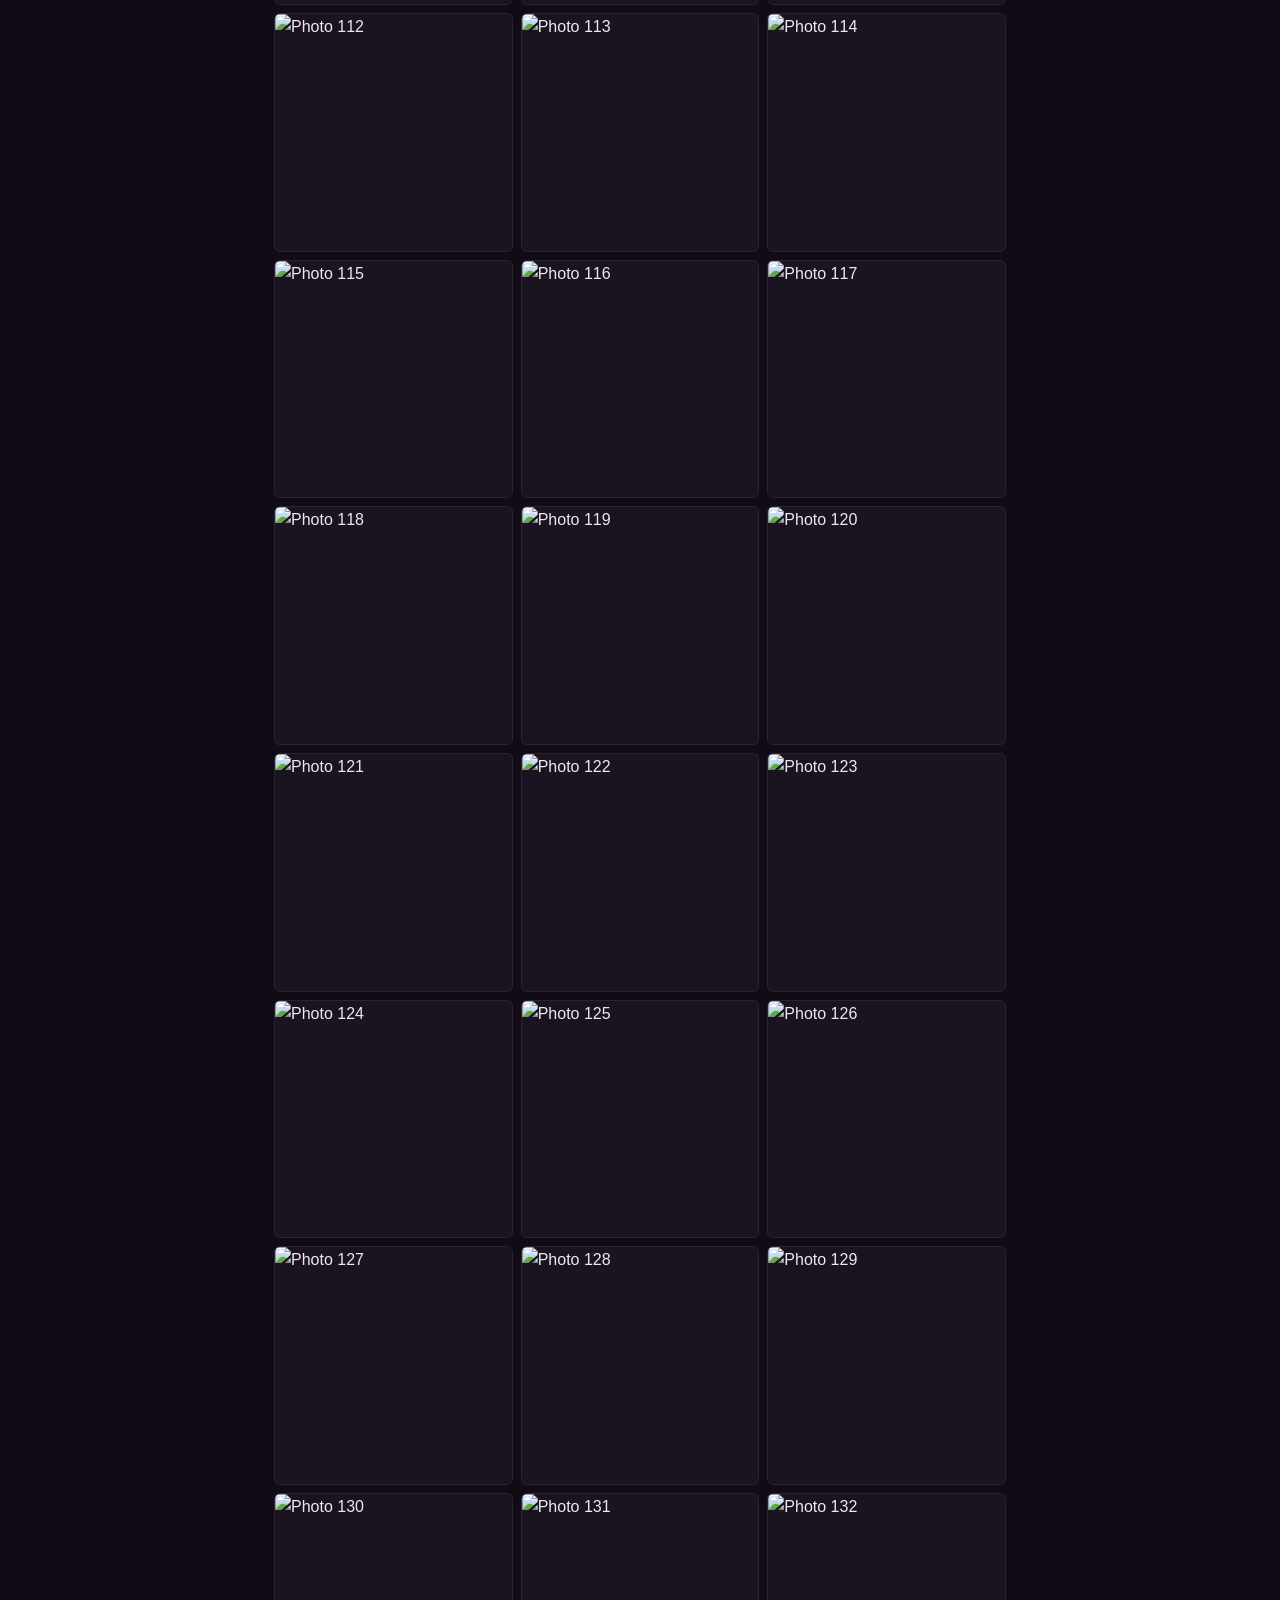
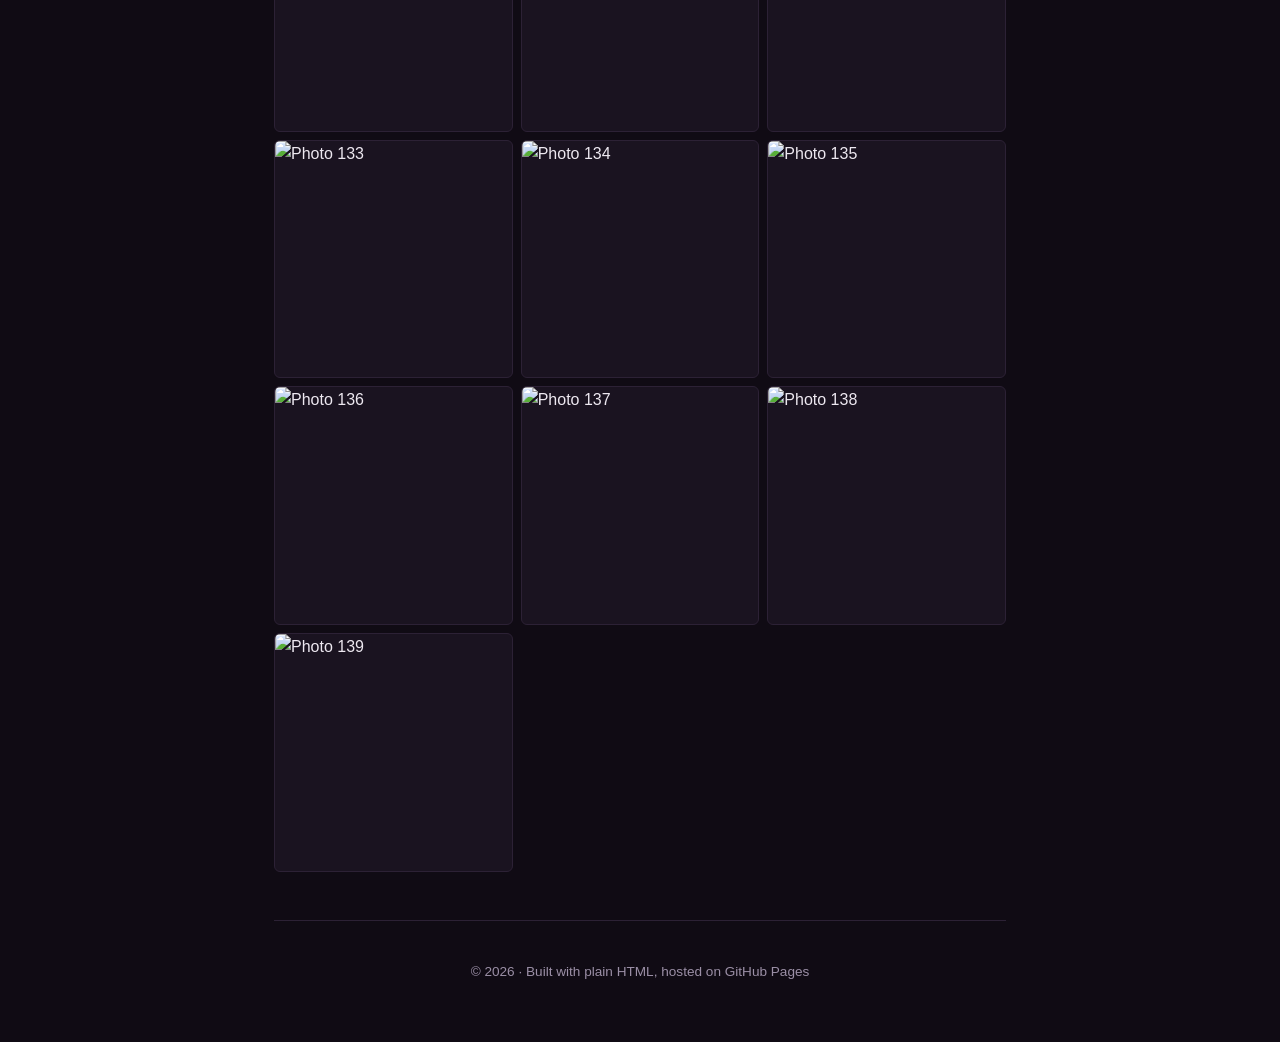
==== commit 2b1725dd: "Update media.html" ====
--- a/media.html
+++ b/media.html
@@ -76,7 +76,7 @@
 
 <footer>
   <div class="wrap">
-    © [Year] [Your Name] · Built with plain HTML, hosted on GitHub Pages
+    © 2026 · Built with plain HTML, hosted on GitHub Pages
   </div>
 </footer>
 
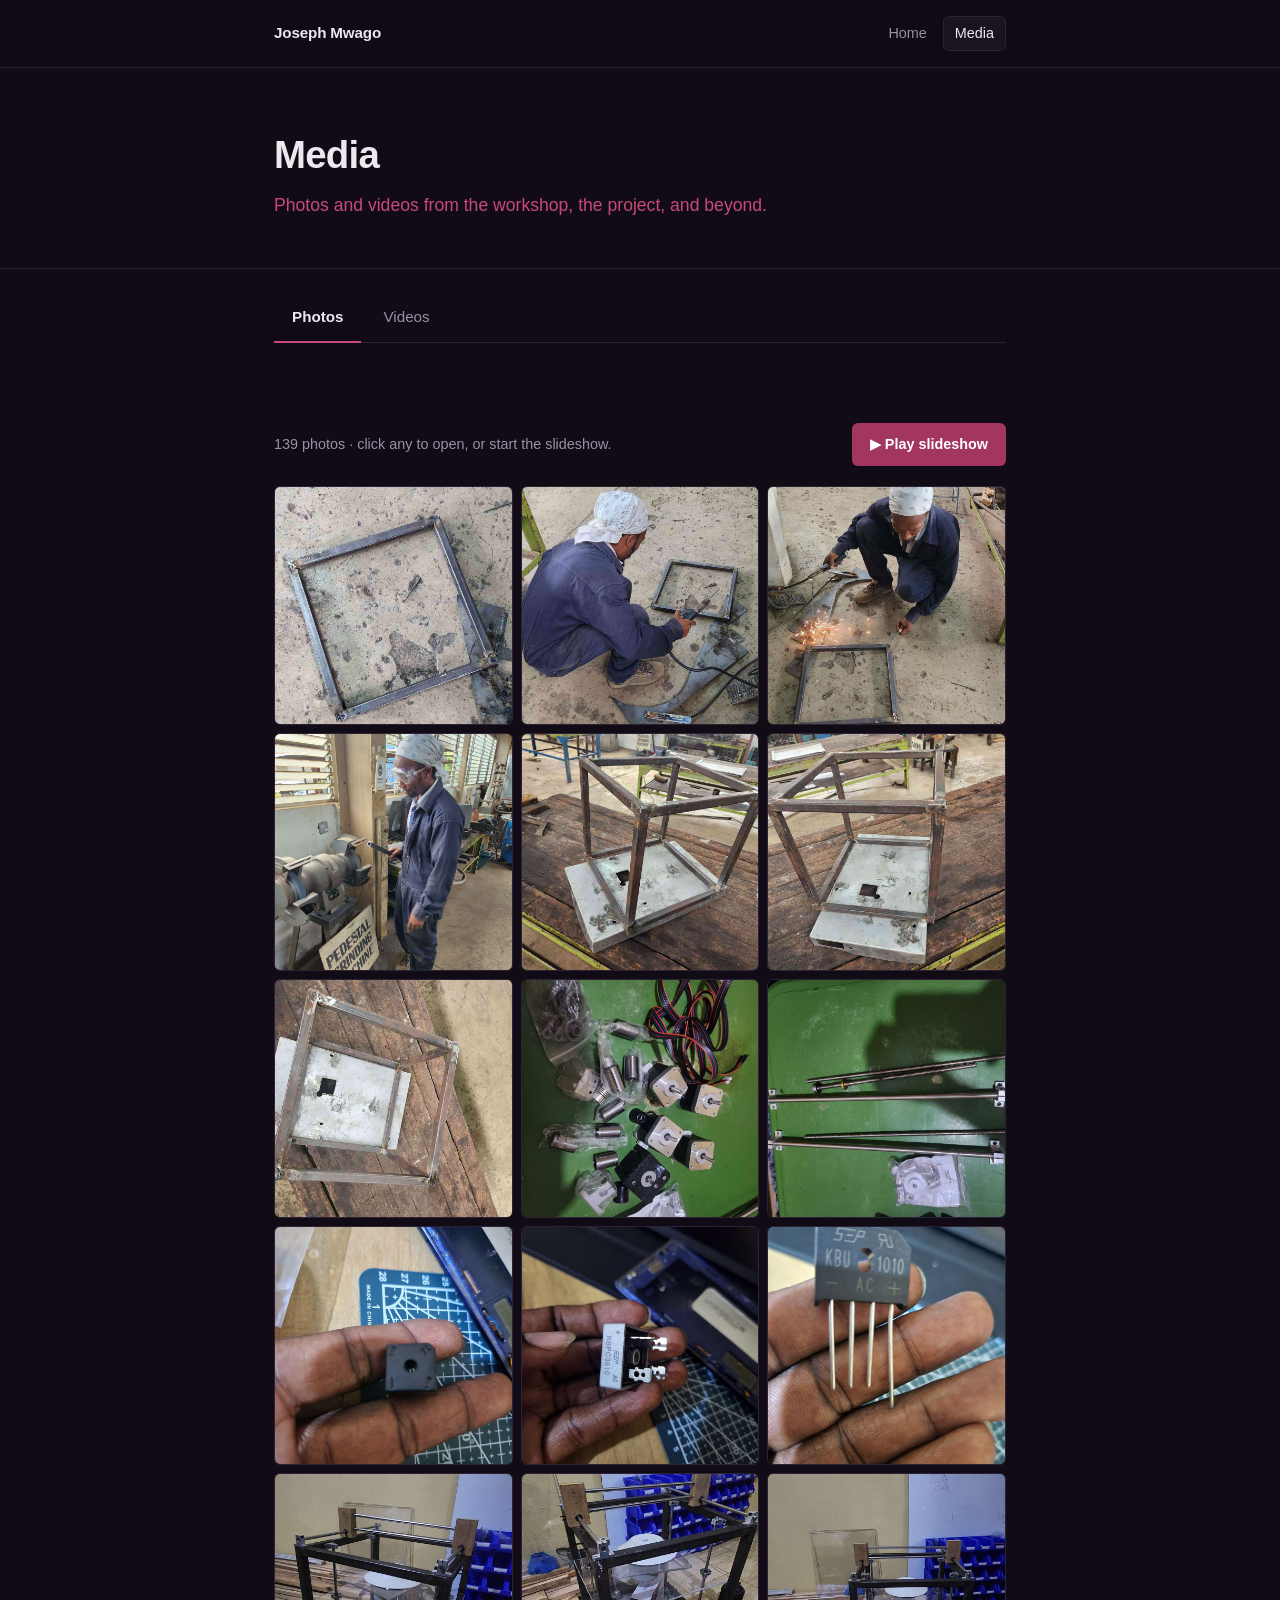
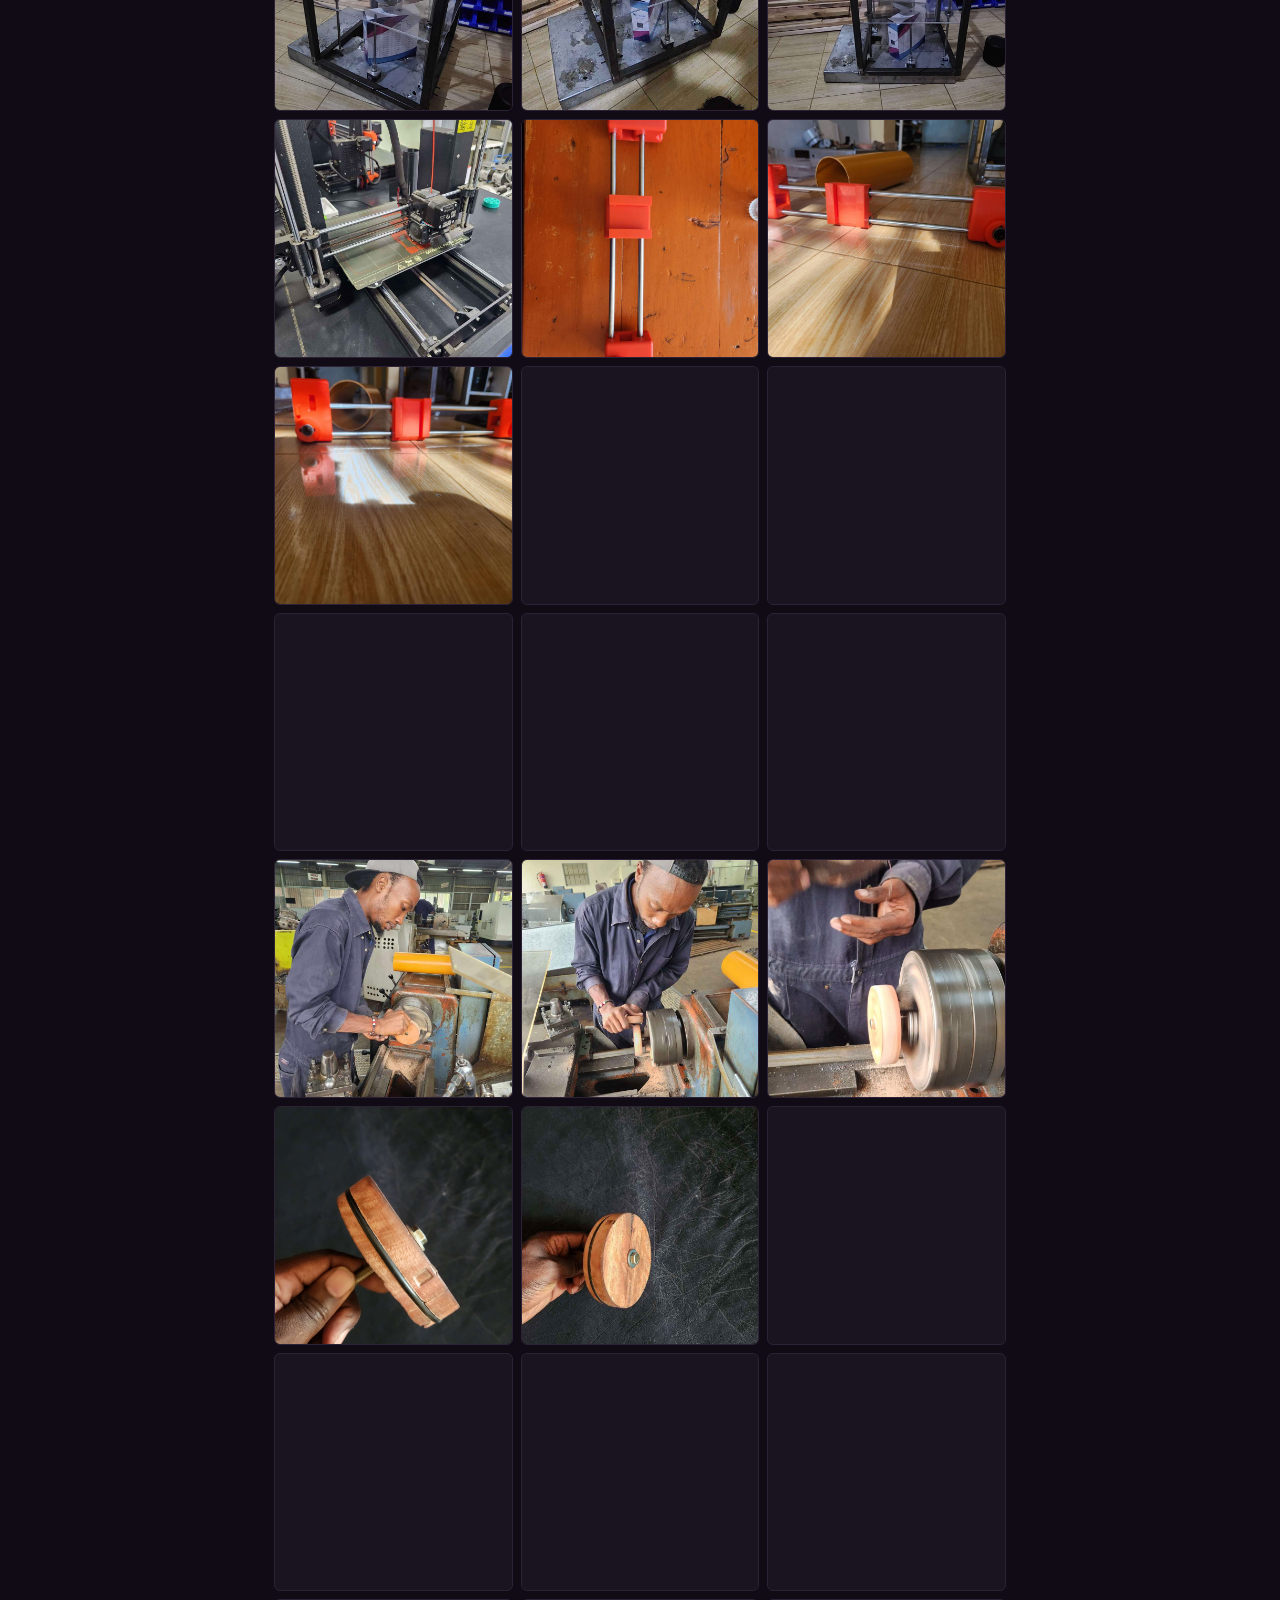
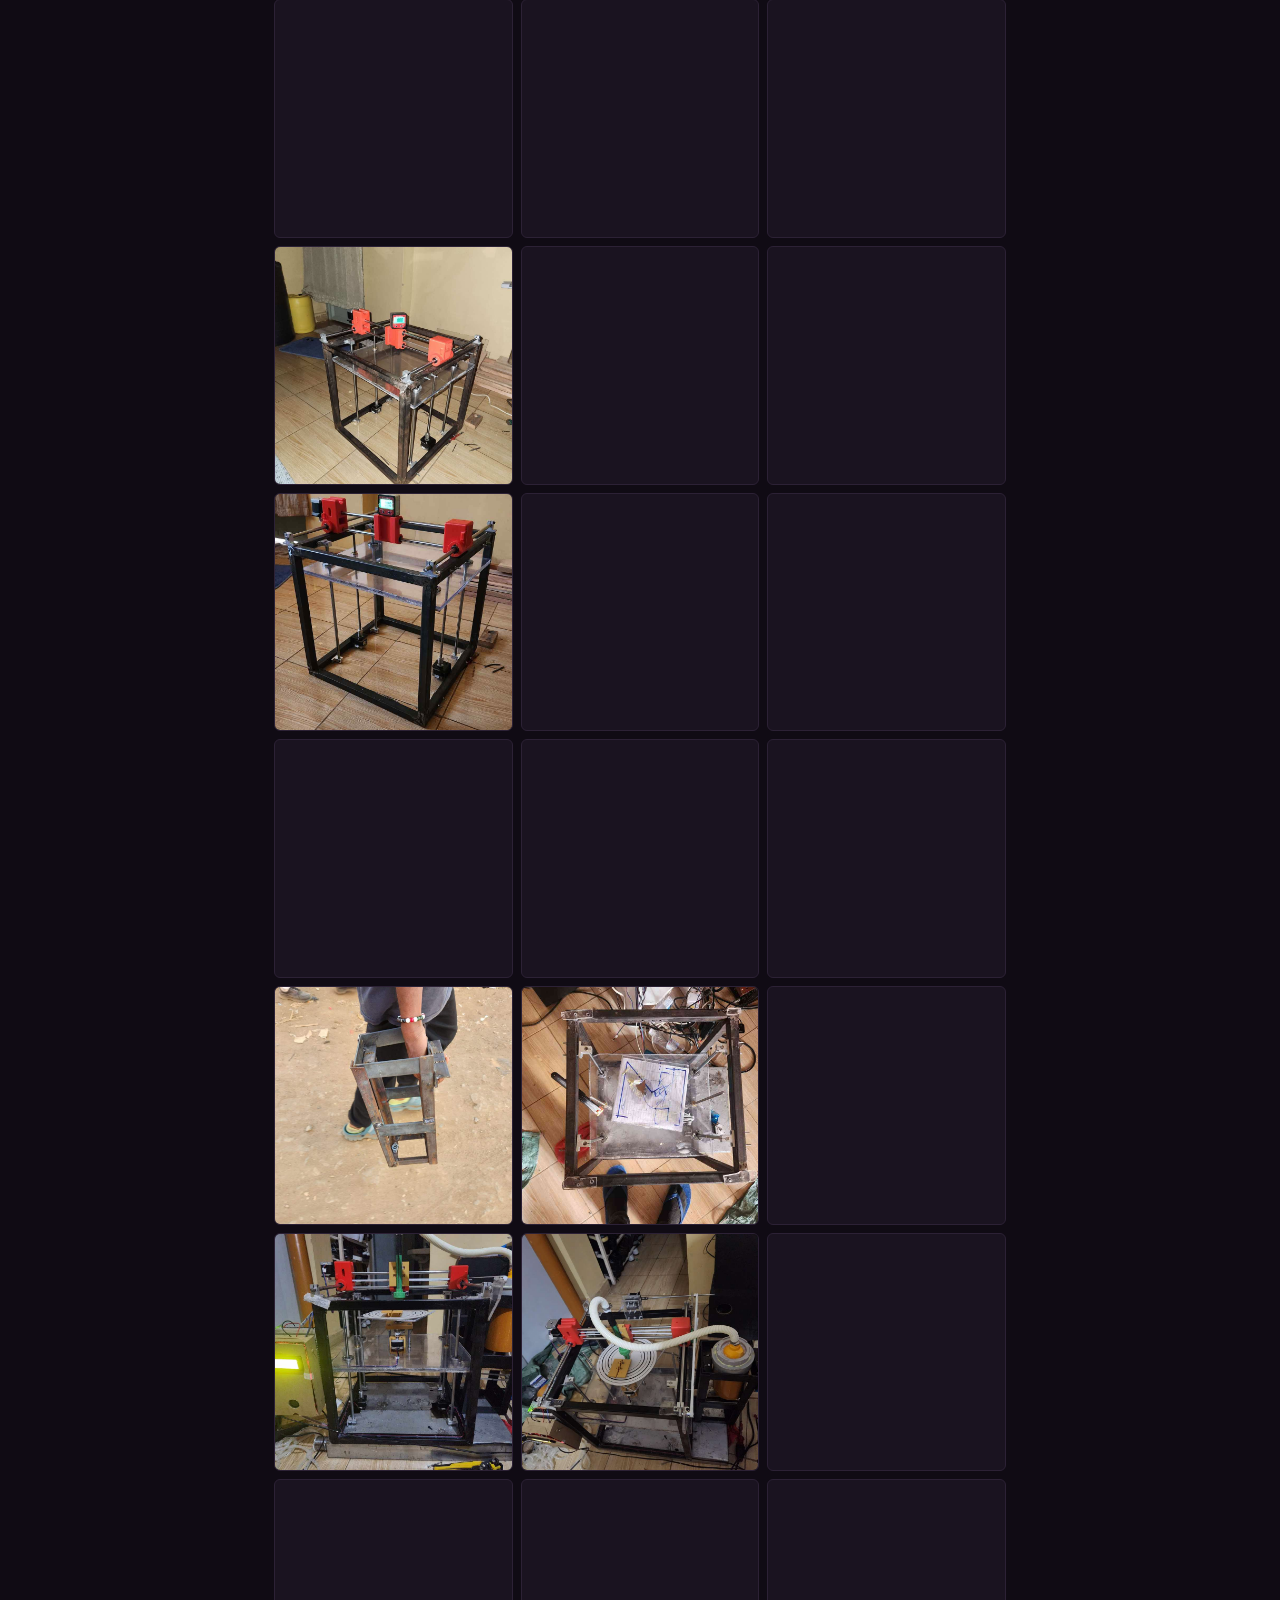
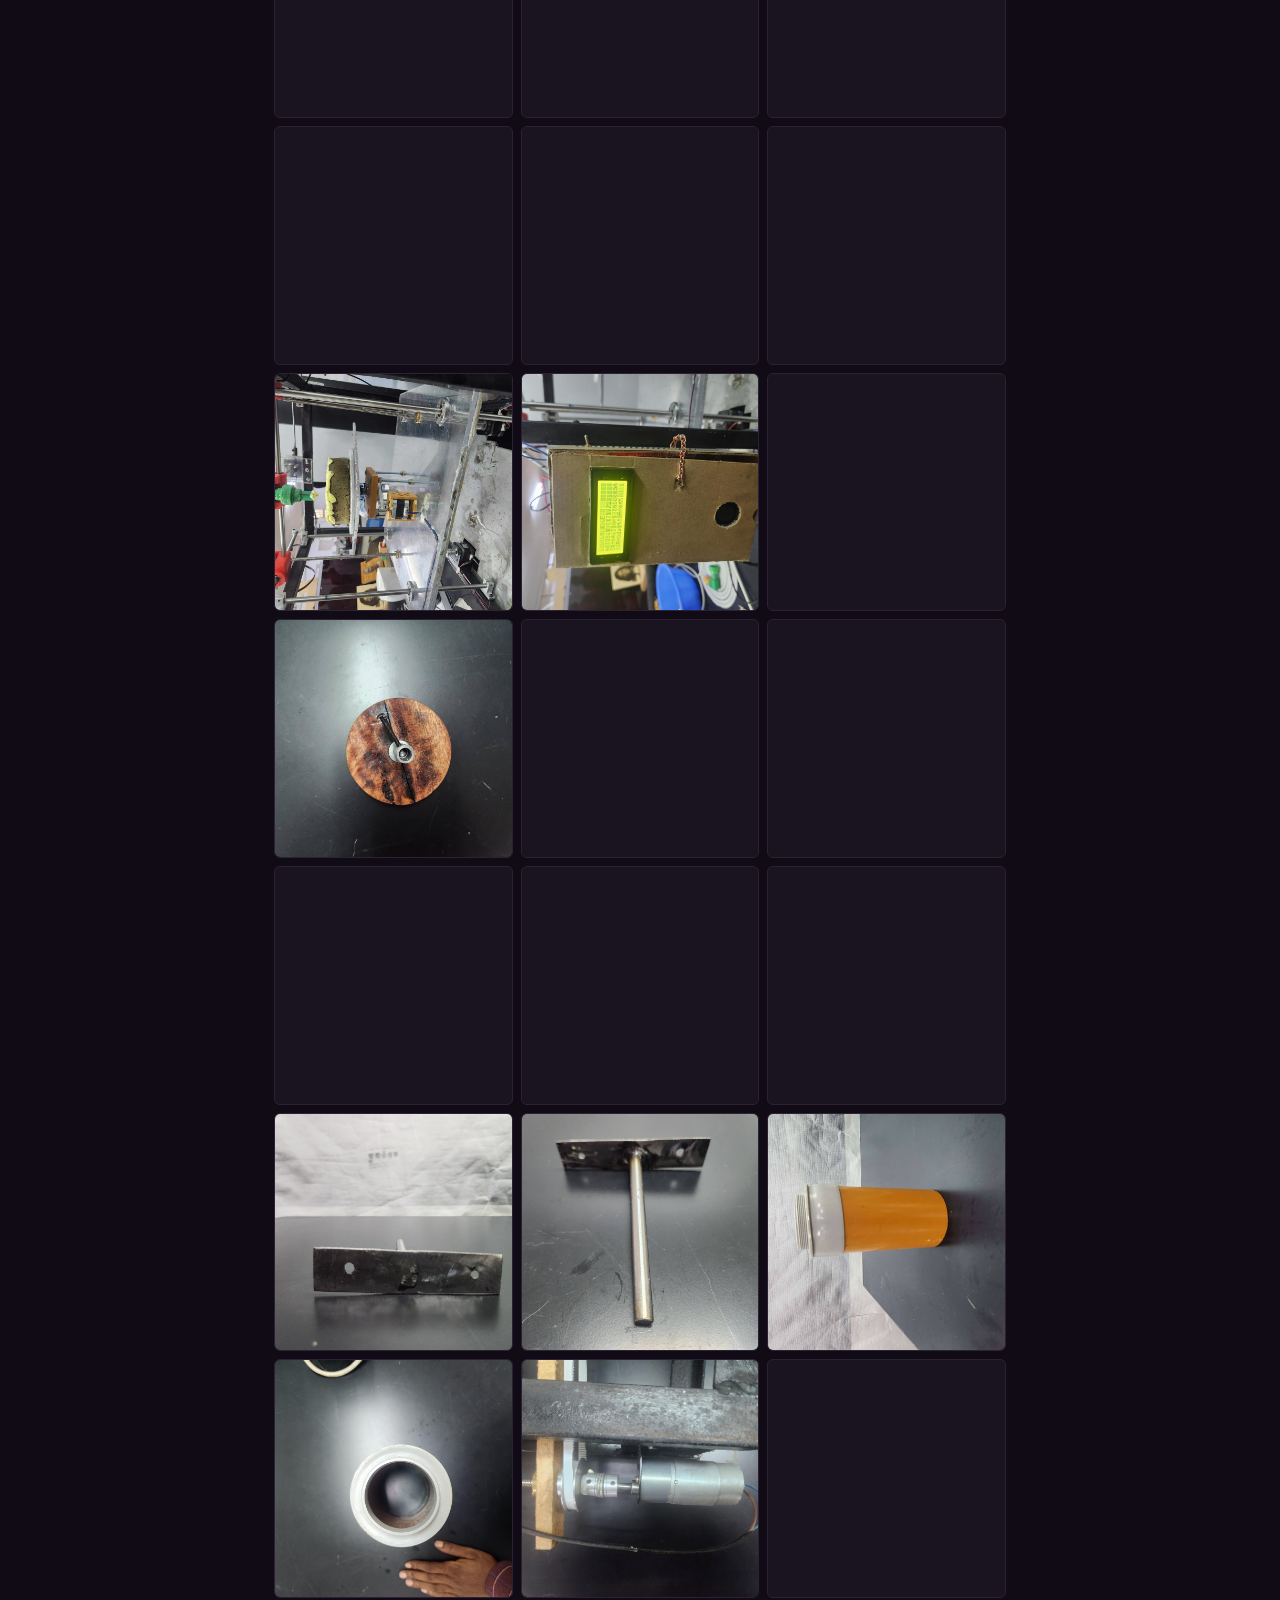
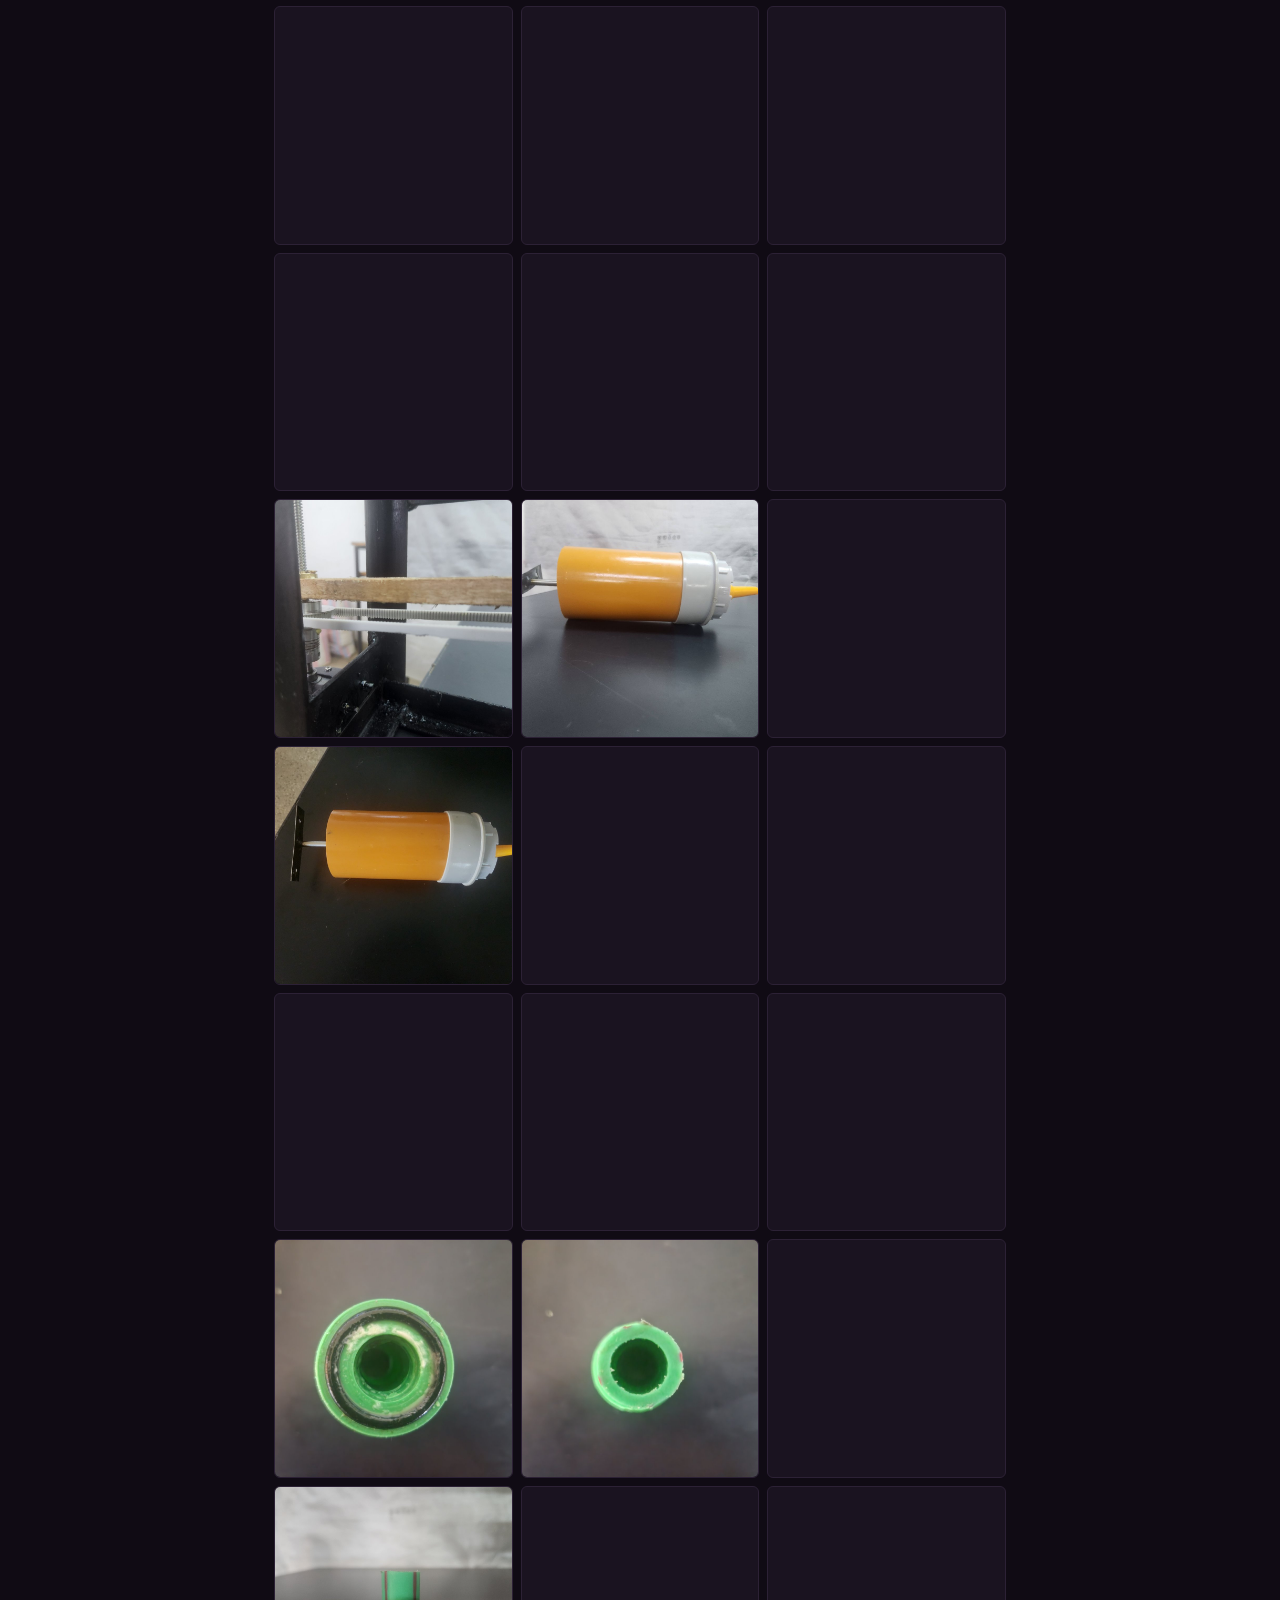
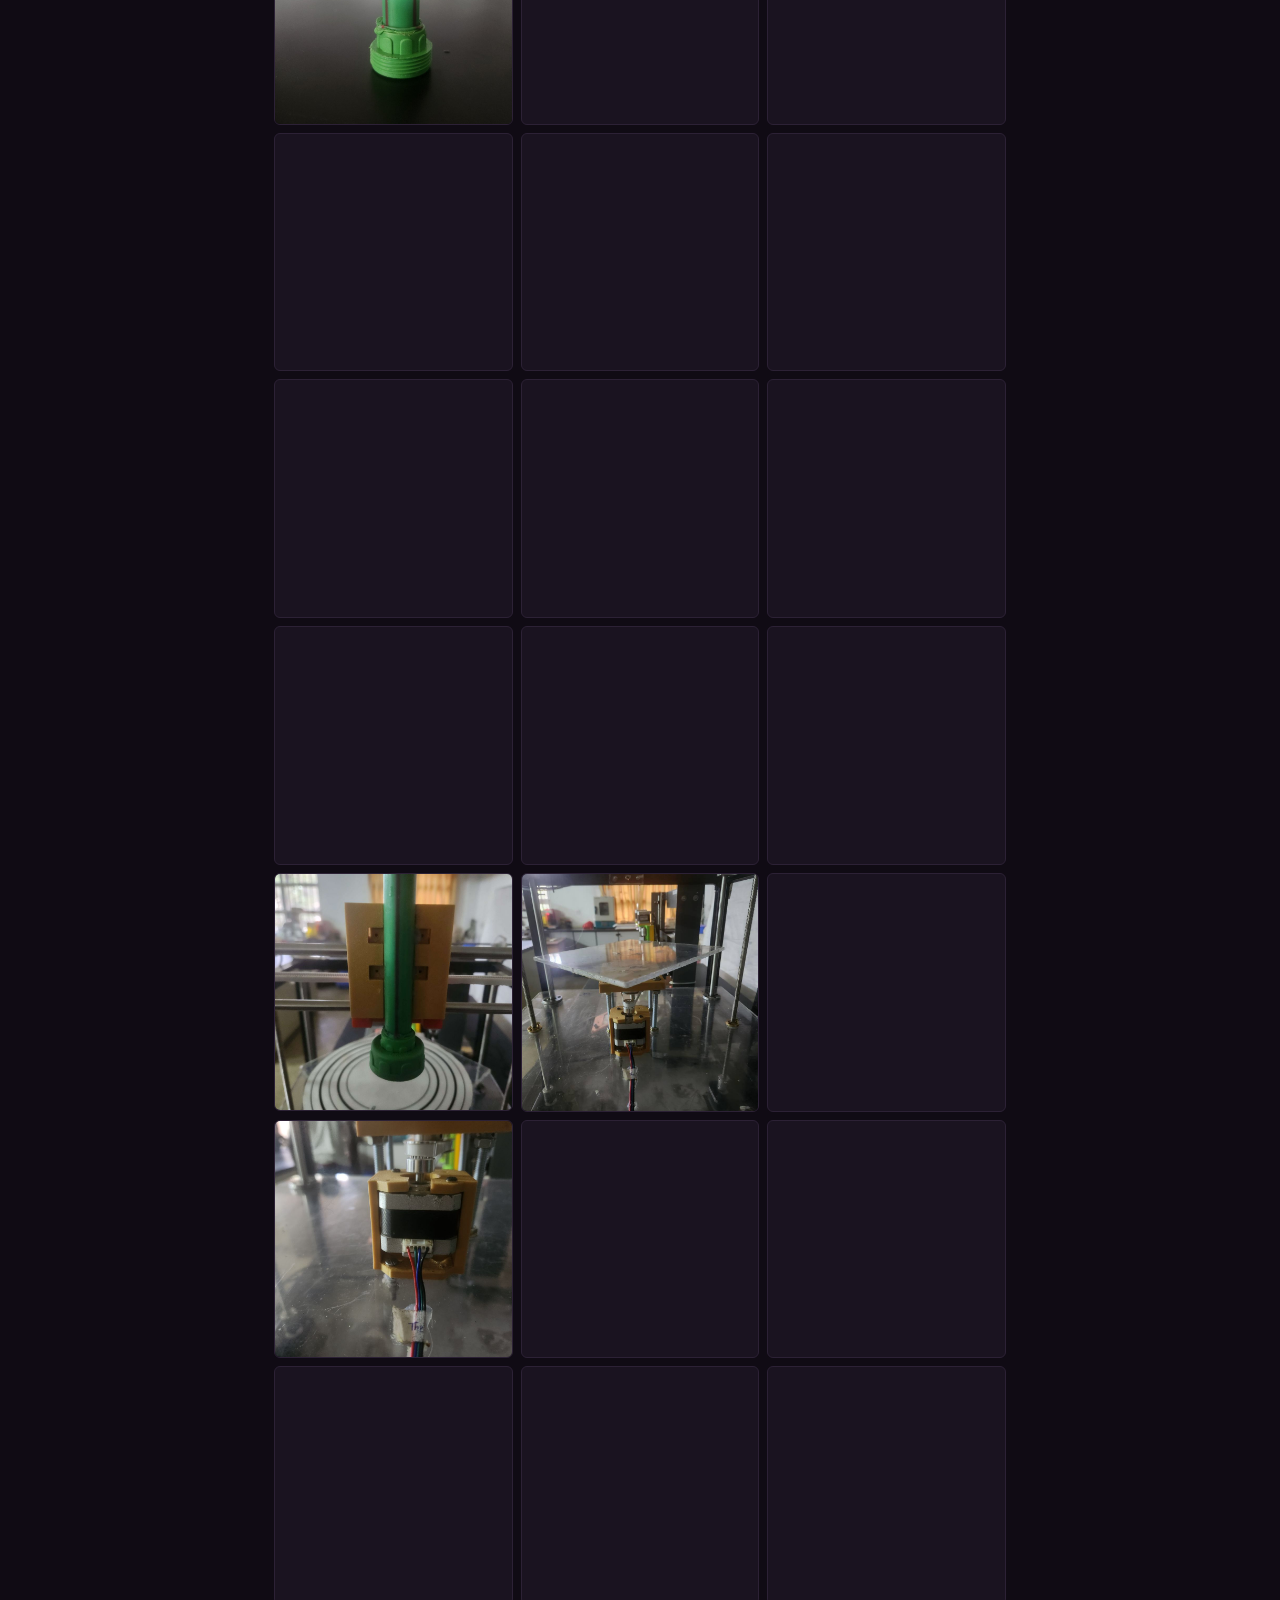
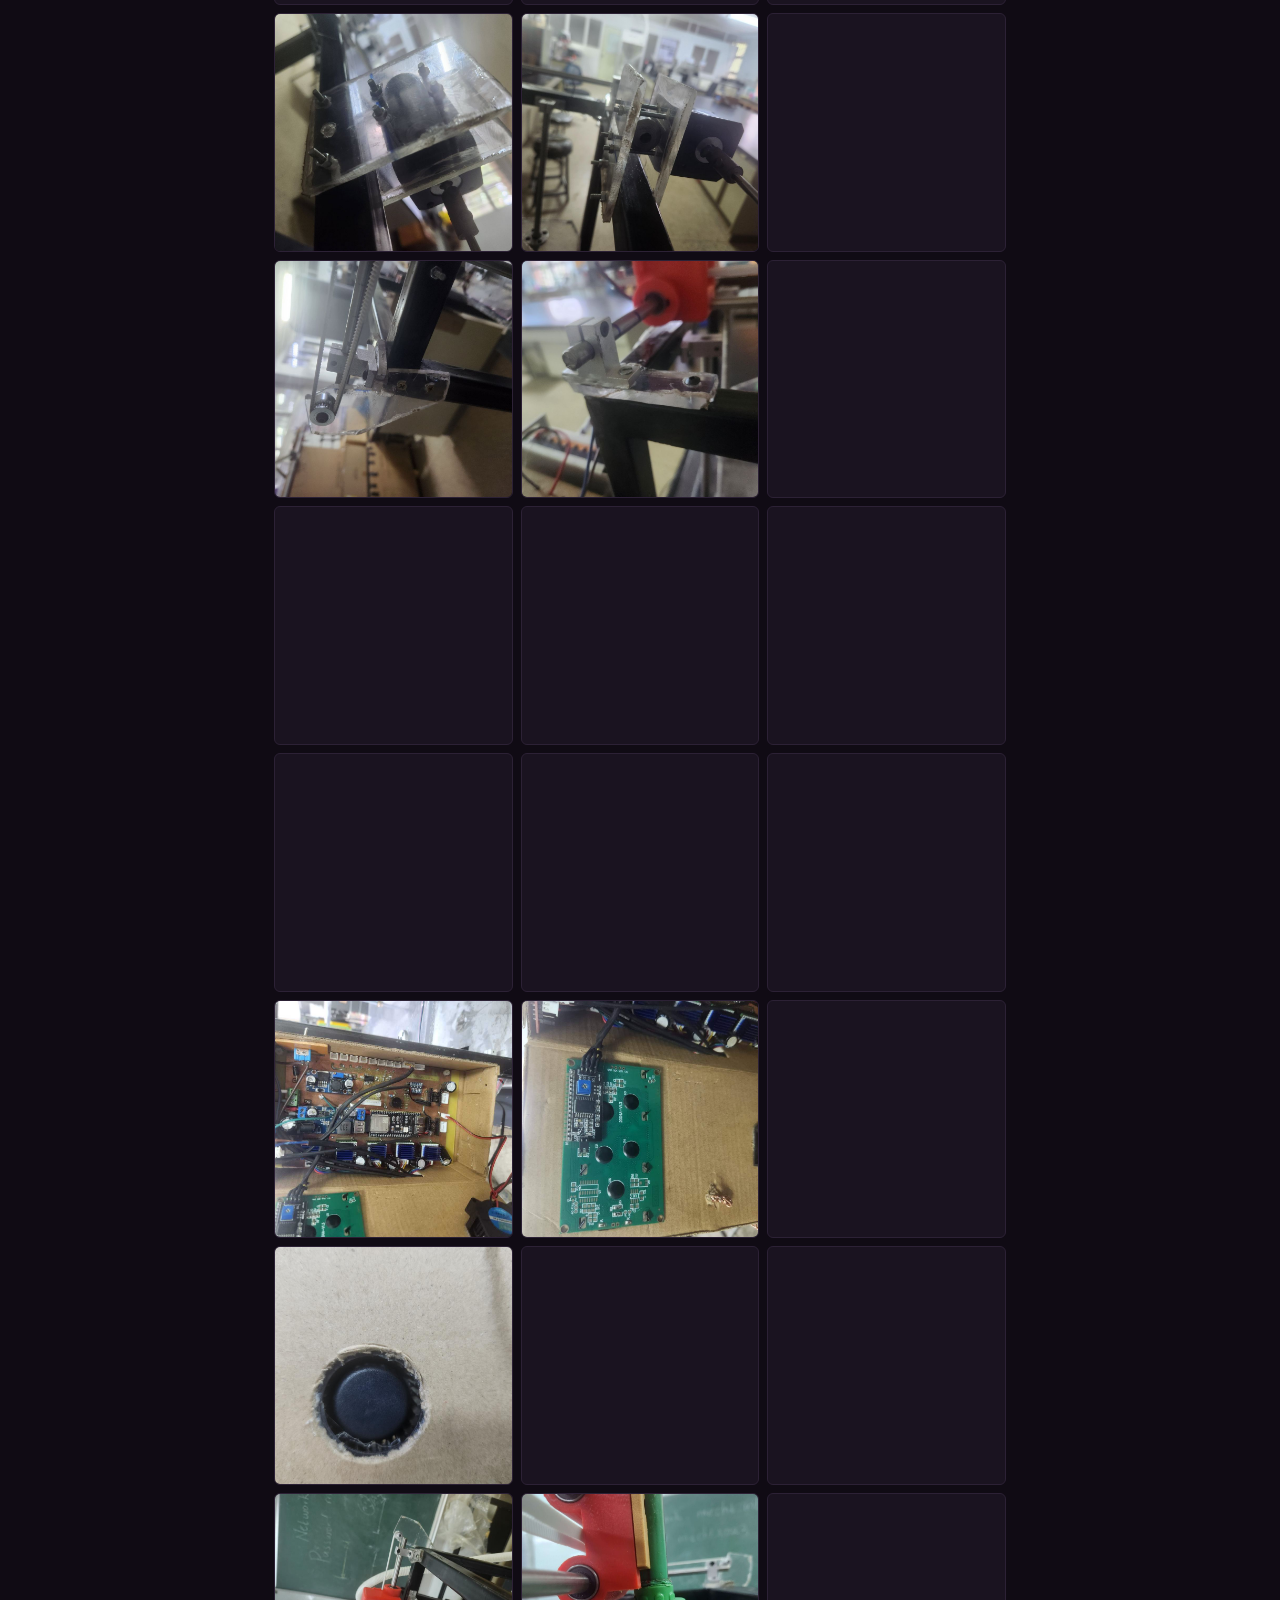
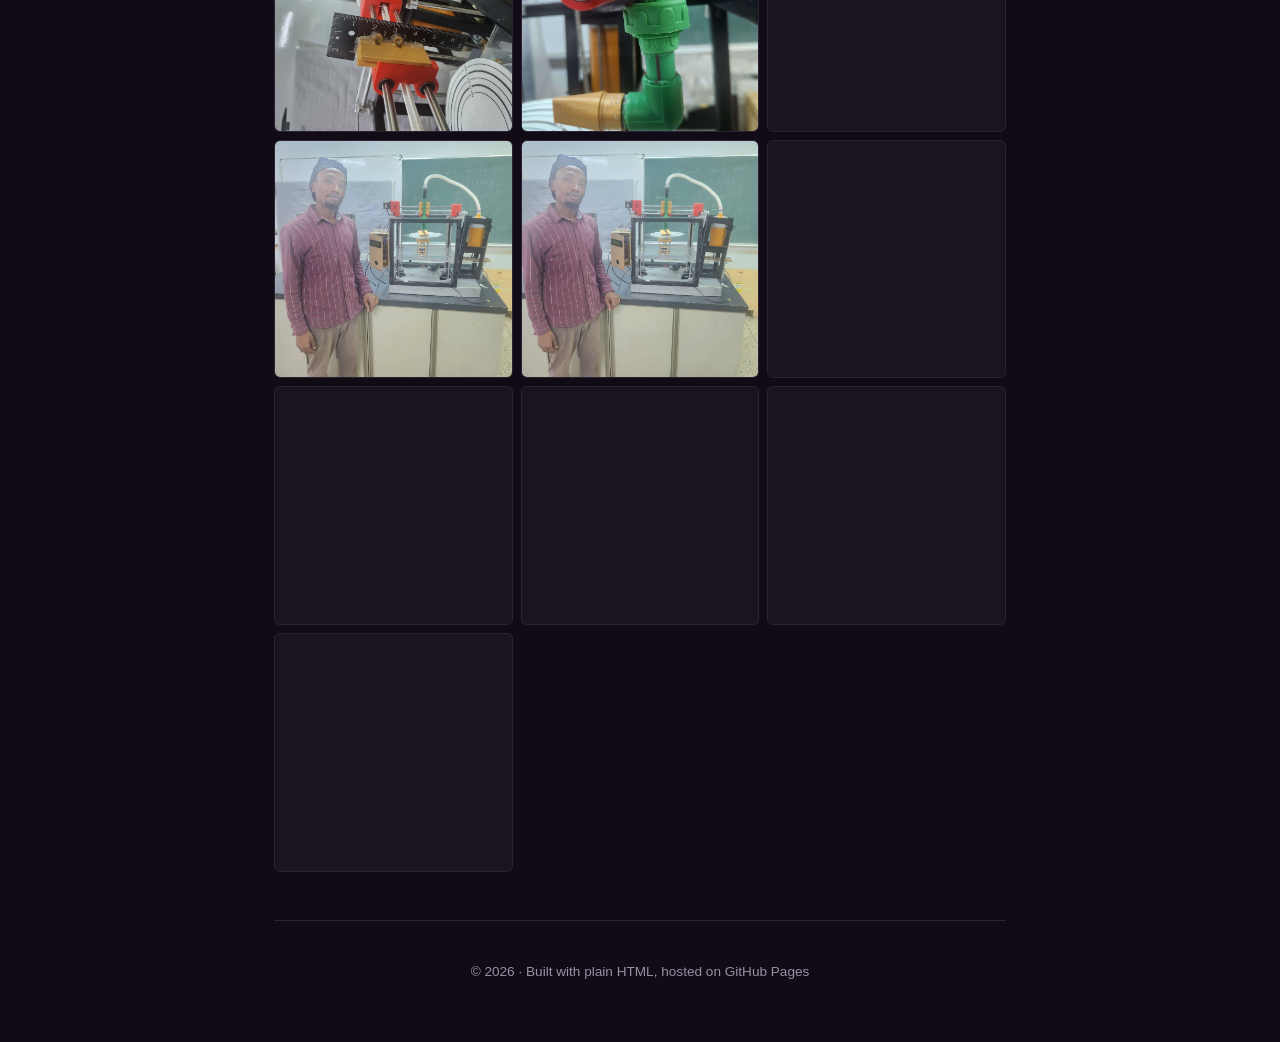
==== commit 2b4fe380: "Update media.html" ====
--- a/media.html
+++ b/media.html
@@ -46,21 +46,61 @@
 
   <!-- Videos panel -->
   <section class="tab-panel" id="panel-videos">
-    <p class="panel-hint">Videos hosted on YouTube.</p>
-    <div class="video-grid">
-      <!-- Replace VIDEO_ID_1 with actual YouTube IDs -->
-      <div class="video-item">
-        <iframe src="https://www.youtube.com/embed/VIDEO_ID_1"
-                title="Cake frosting machine demo"
-                loading="lazy" allowfullscreen></iframe>
-      </div>
-      <div class="video-item">
-        <iframe src="https://www.youtube.com/embed/VIDEO_ID_2"
-                title="Performance"
-                loading="lazy" allowfullscreen></iframe>
-      </div>
-      <!-- Add more .video-item blocks here -->
-    </div>
+    <p class="panel-hint">Project Videos.</p>
+   <div class="video-grid">
+  <div class="video-item">
+    <iframe src="https://go.screenpal.com/player/cOQXiVnwE0E"
+            loading="lazy" allowfullscreen frameborder="0" scrolling="no"></iframe>
+  </div>
+  <div class="video-item">
+    <iframe src="https://go.screenpal.com/player/cOQXiVnwE0G"
+            loading="lazy" allowfullscreen frameborder="0" scrolling="no"></iframe>
+  </div>
+  <div class="video-item">
+    <iframe src="https://go.screenpal.com/player/cOQXiVnwE0m"
+            loading="lazy" allowfullscreen frameborder="0" scrolling="no"></iframe>
+  </div>
+  <div class="video-item">
+    <iframe src="https://go.screenpal.com/player/cOQXiVnwE0H"
+            loading="lazy" allowfullscreen frameborder="0" scrolling="no"></iframe>
+  </div>
+  <div class="video-item">
+    <iframe src="https://go.screenpal.com/player/cOQXiVnwE0J"
+            loading="lazy" allowfullscreen frameborder="0" scrolling="no"></iframe>
+  </div>
+  <div class="video-item">
+    <iframe src="https://go.screenpal.com/player/cOQXiVnwE0d"
+            loading="lazy" allowfullscreen frameborder="0" scrolling="no"></iframe>
+  </div>
+  <div class="video-item">
+    <iframe src="https://go.screenpal.com/player/cOQXiVnwE0K"
+            loading="lazy" allowfullscreen frameborder="0" scrolling="no"></iframe>
+  </div>
+  <div class="video-item">
+    <iframe src="https://go.screenpal.com/player/cOQXiVnwE07"
+            loading="lazy" allowfullscreen frameborder="0" scrolling="no"></iframe>
+  </div>
+  <div class="video-item">
+    <iframe src="https://go.screenpal.com/player/cOQXiVnwE0s"
+            loading="lazy" allowfullscreen frameborder="0" scrolling="no"></iframe>
+  </div>
+  <div class="video-item">
+    <iframe src="https://go.screenpal.com/player/cOQXiVnwE0M"
+            loading="lazy" allowfullscreen frameborder="0" scrolling="no"></iframe>
+  </div>
+  <div class="video-item">
+    <iframe src="https://go.screenpal.com/player/cOQXiVnwE0L"
+            loading="lazy" allowfullscreen frameborder="0" scrolling="no"></iframe>
+  </div>
+  <div class="video-item">
+    <iframe src="https://go.screenpal.com/player/cOQXiVnwE0N"
+            loading="lazy" allowfullscreen frameborder="0" scrolling="no"></iframe>
+  </div>
+  <div class="video-item">
+    <iframe src="https://go.screenpal.com/player/cOQXiVnwE08"
+            loading="lazy" allowfullscreen frameborder="0" scrolling="no"></iframe>
+  </div>
+</div>
   </section>
 
 </main>
--- a/css/style.css
+++ b/css/style.css
@@ -87,6 +87,17 @@
   gap: 24px;
   margin-bottom: 20px;
 }
+.avatar-link {
+  display: inline-block;
+  border-radius: 50%;
+  line-height: 0;
+  flex-shrink: 0;
+  transition: transform 0.15s, box-shadow 0.15s;
+}
+.avatar-link:hover {
+  transform: scale(1.04);
+  box-shadow: 0 0 0 3px var(--accent-dim);
+}
 .avatar {
   width: 96px;
   height: 96px;
@@ -107,7 +118,6 @@
   margin: 0;
   font-weight: 500;
 }
-
 /* Contact strip */
 .contact {
   display: flex;
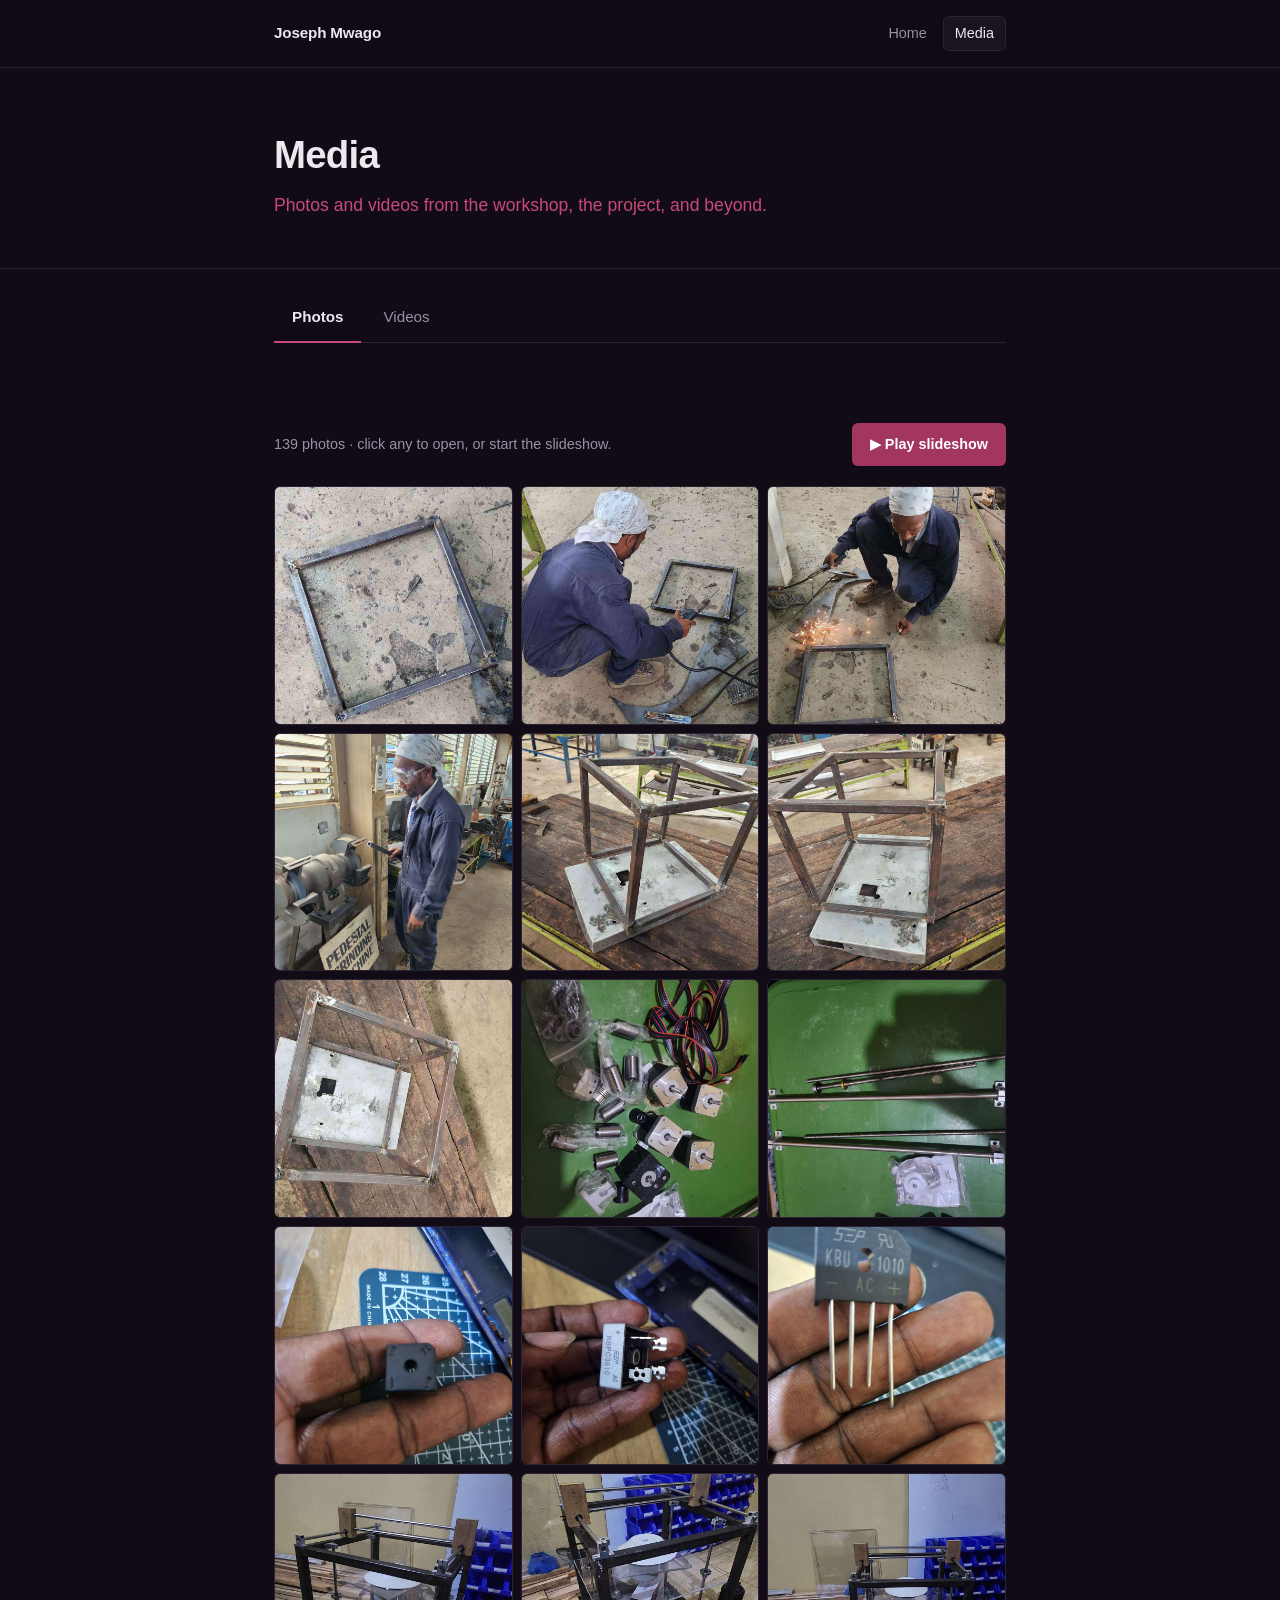
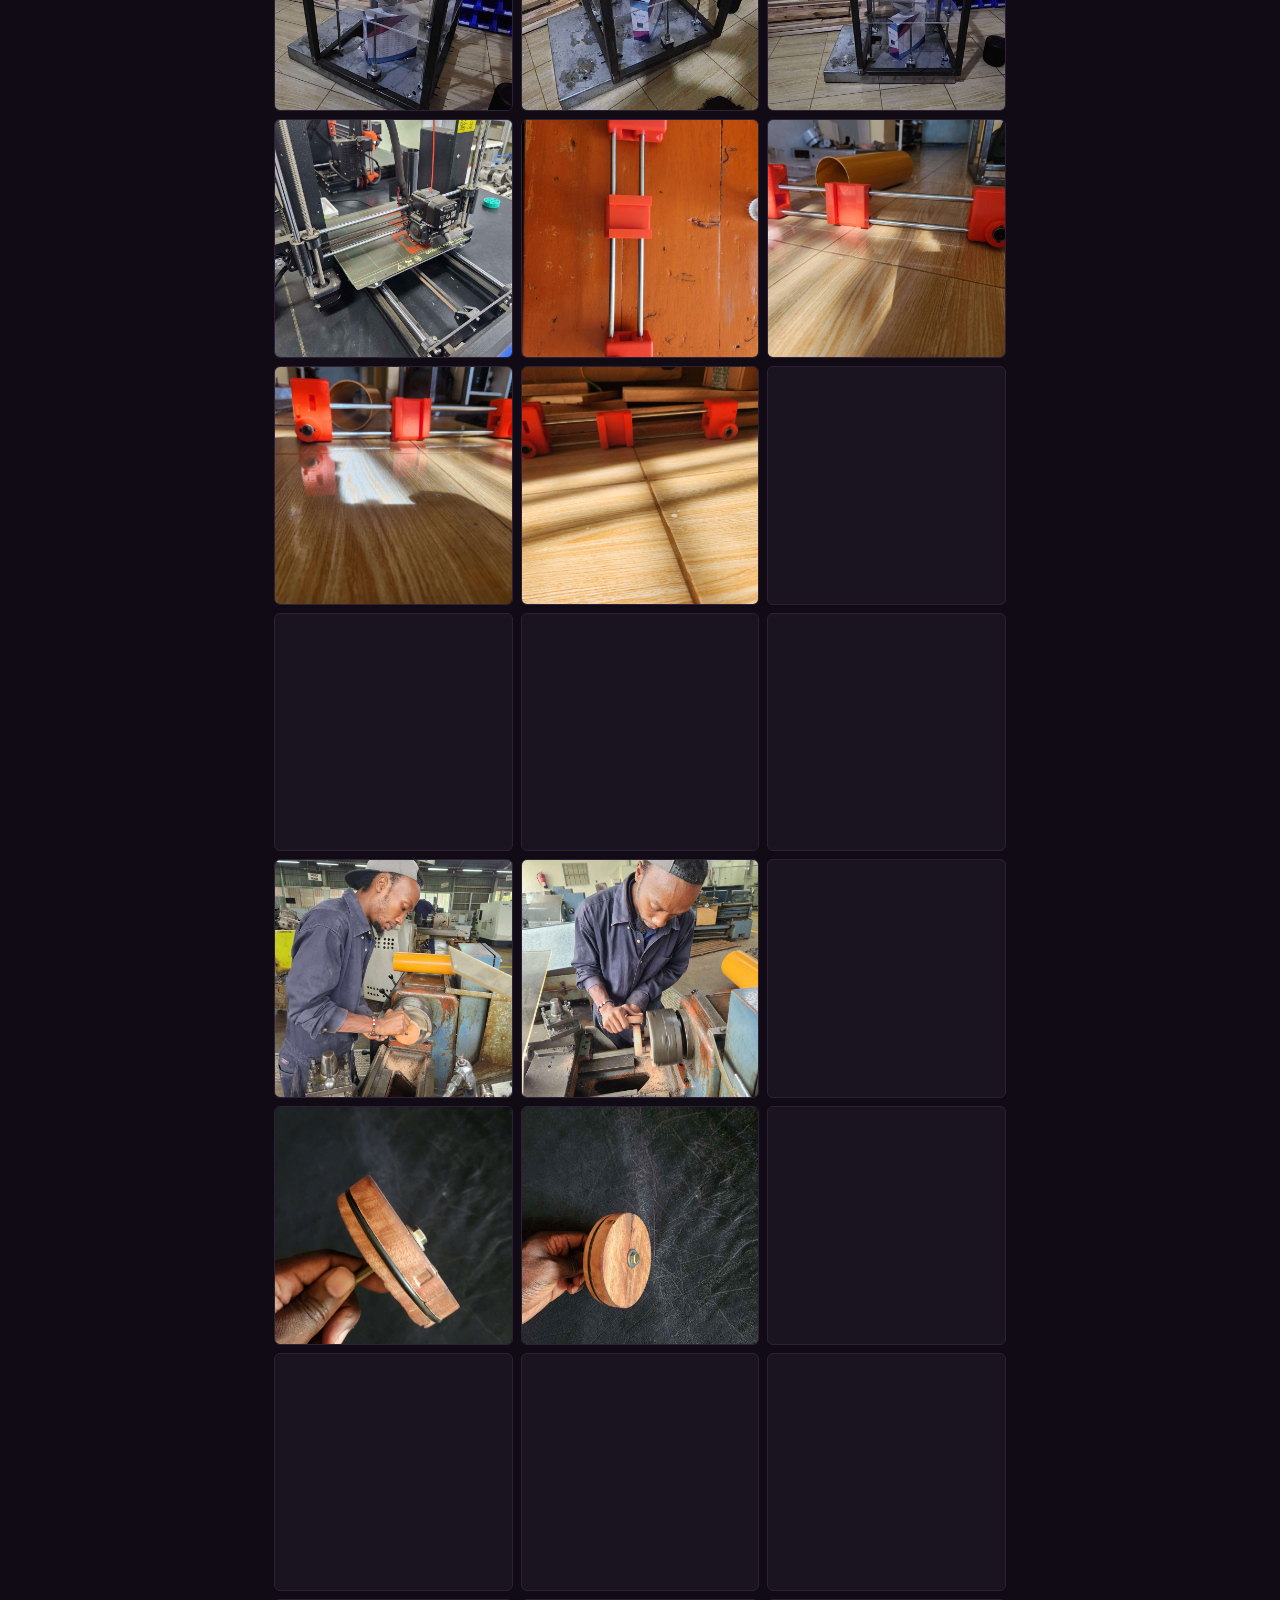
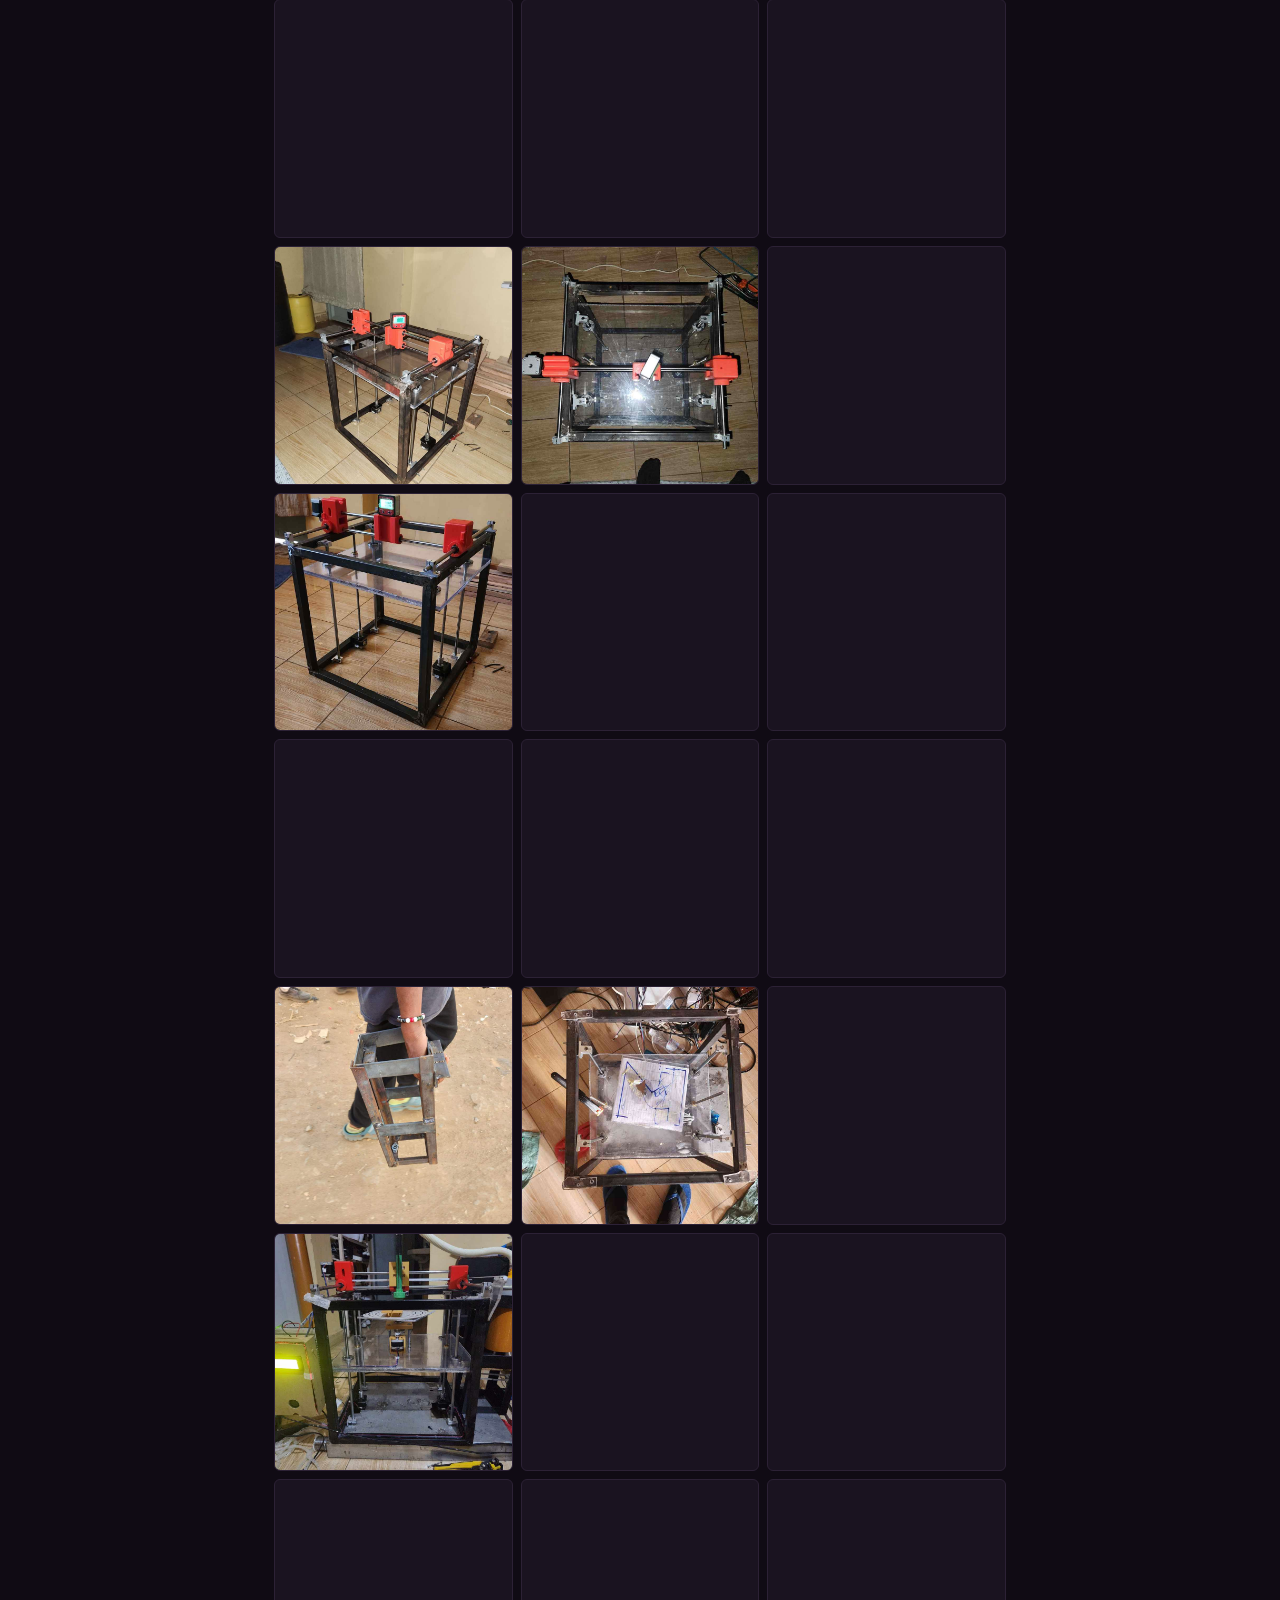
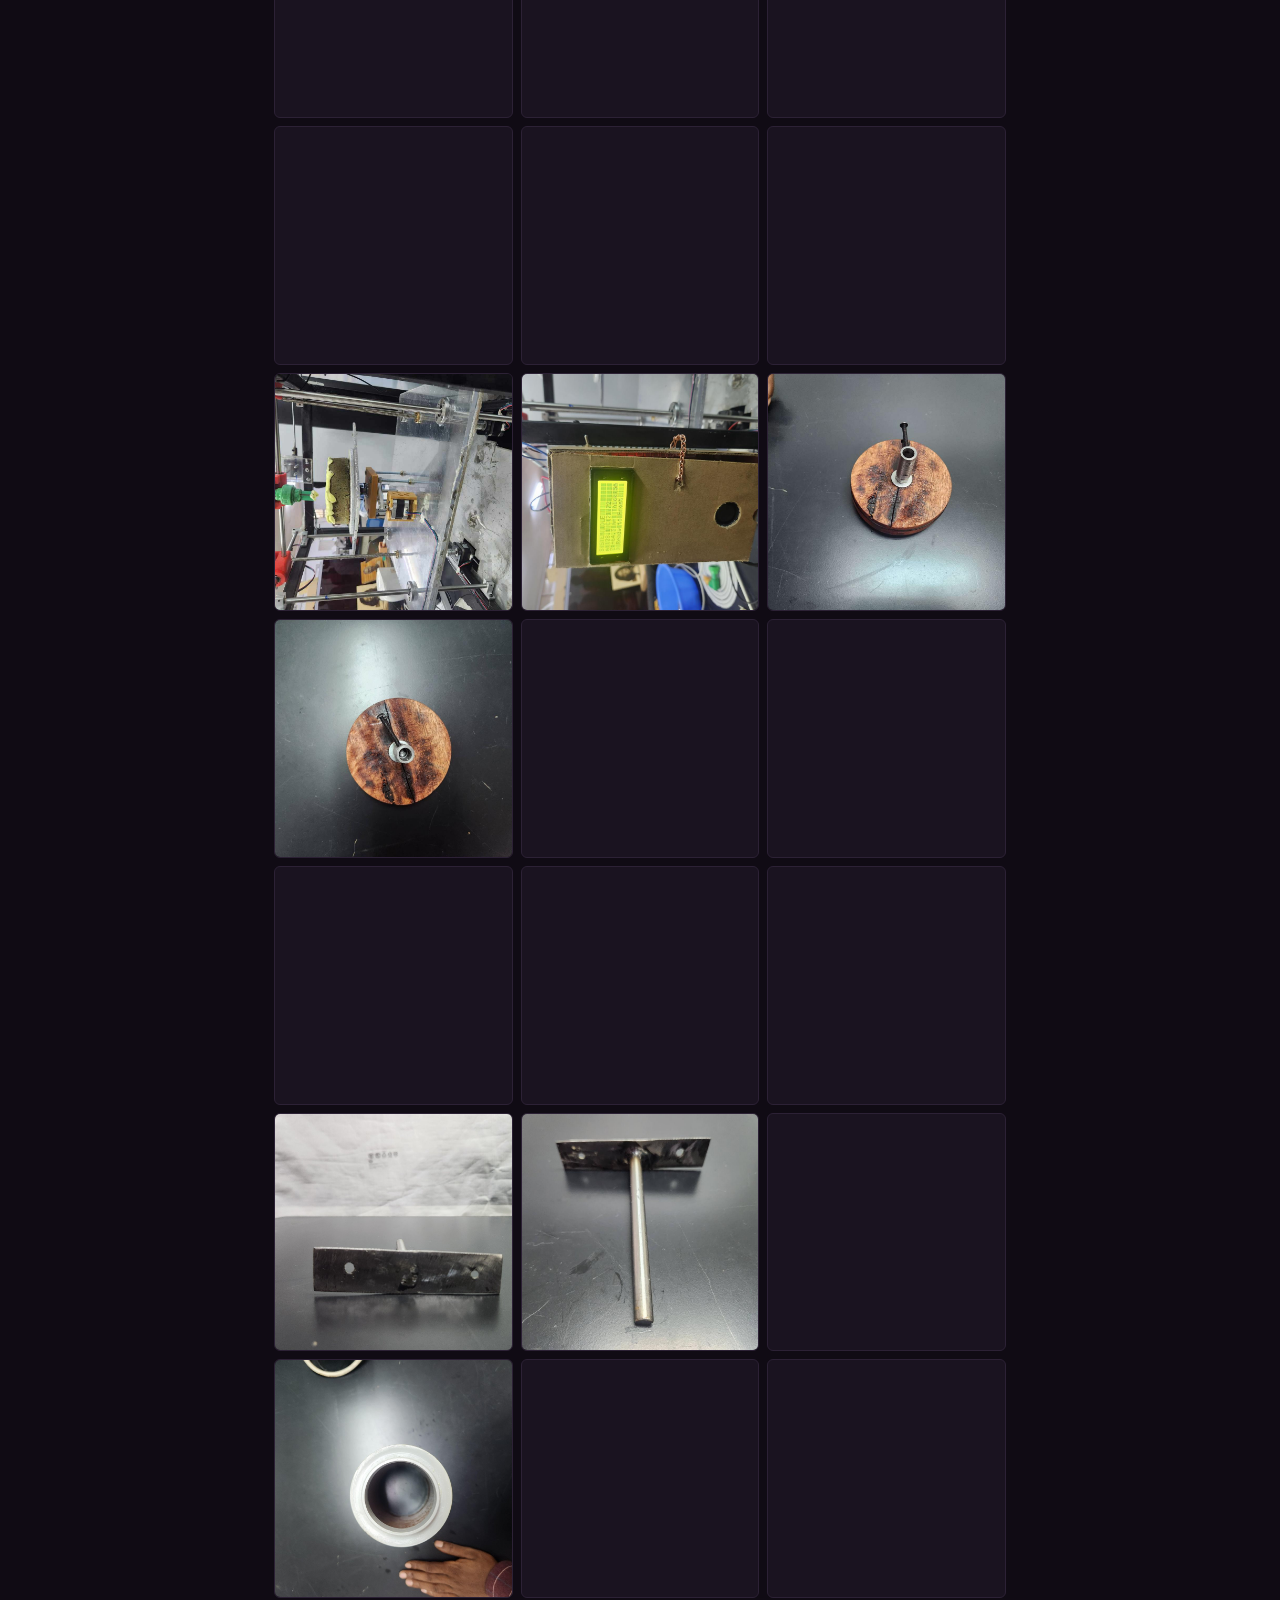
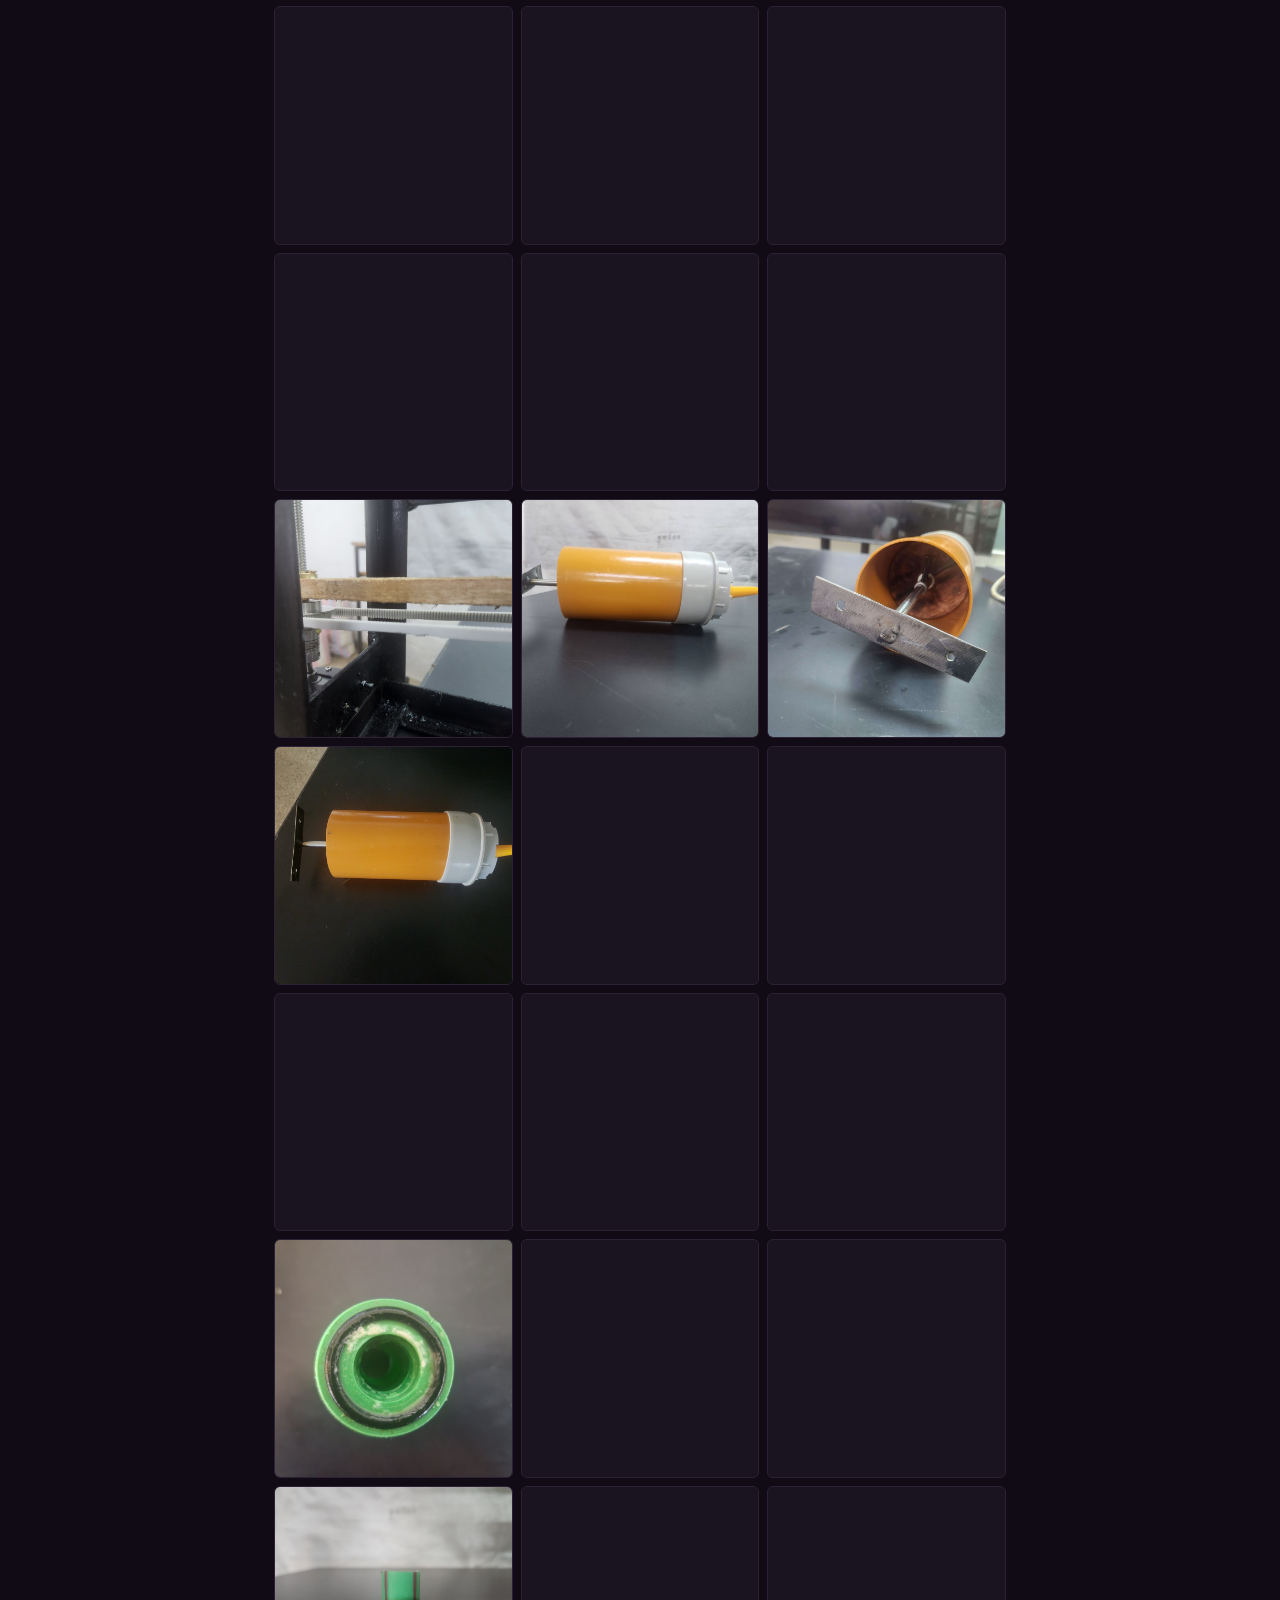
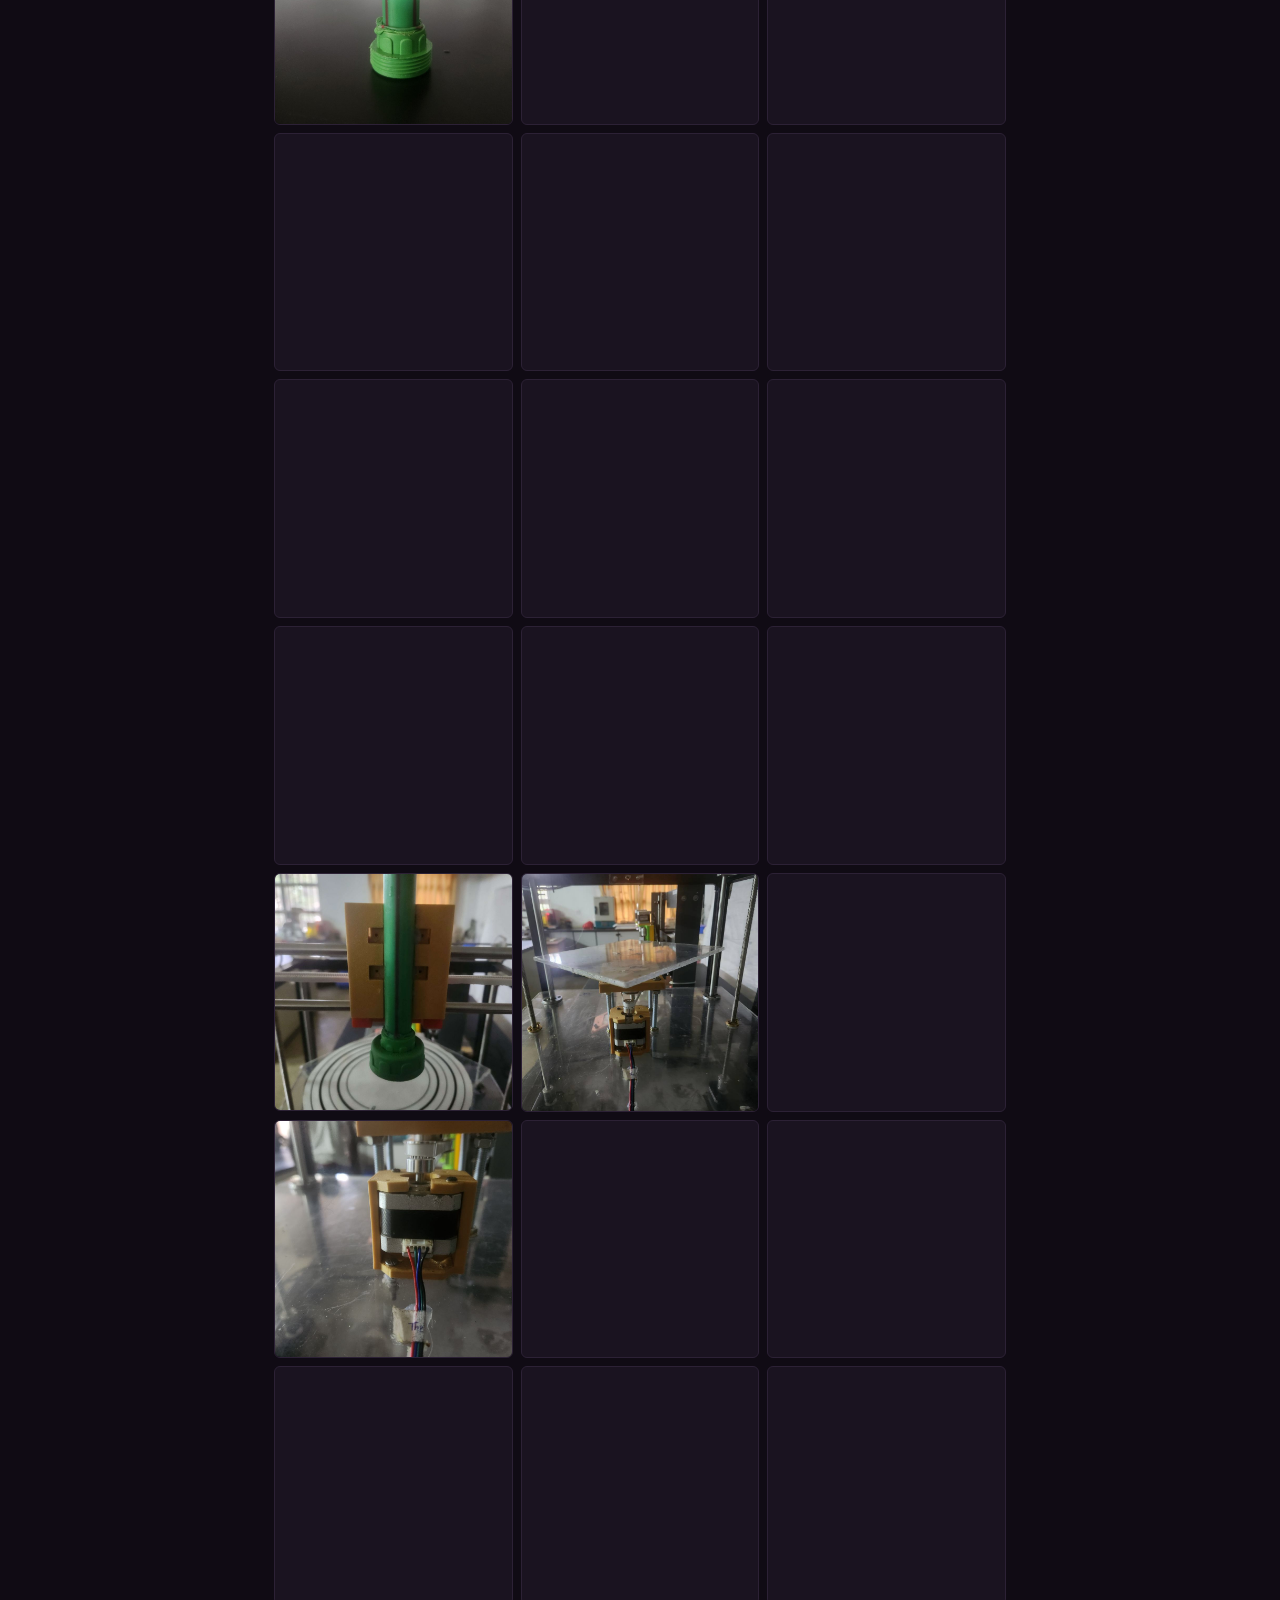
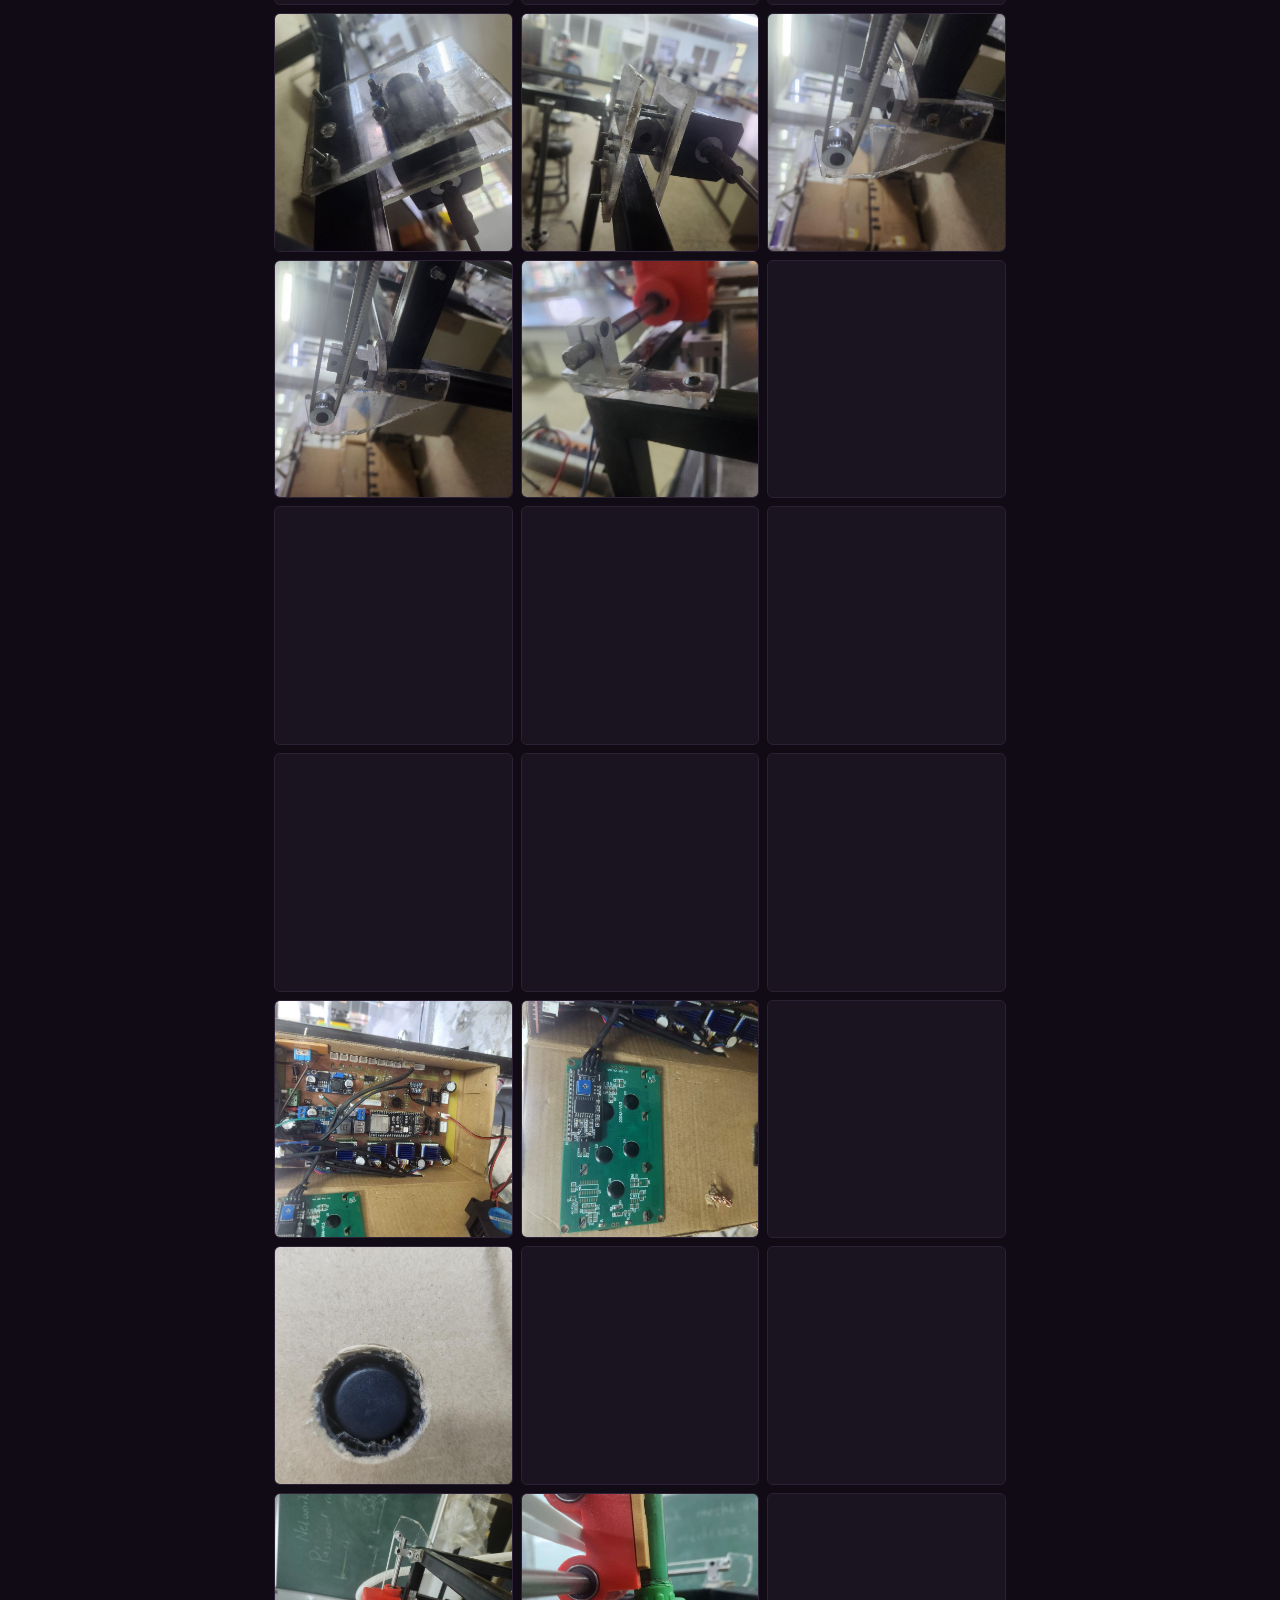
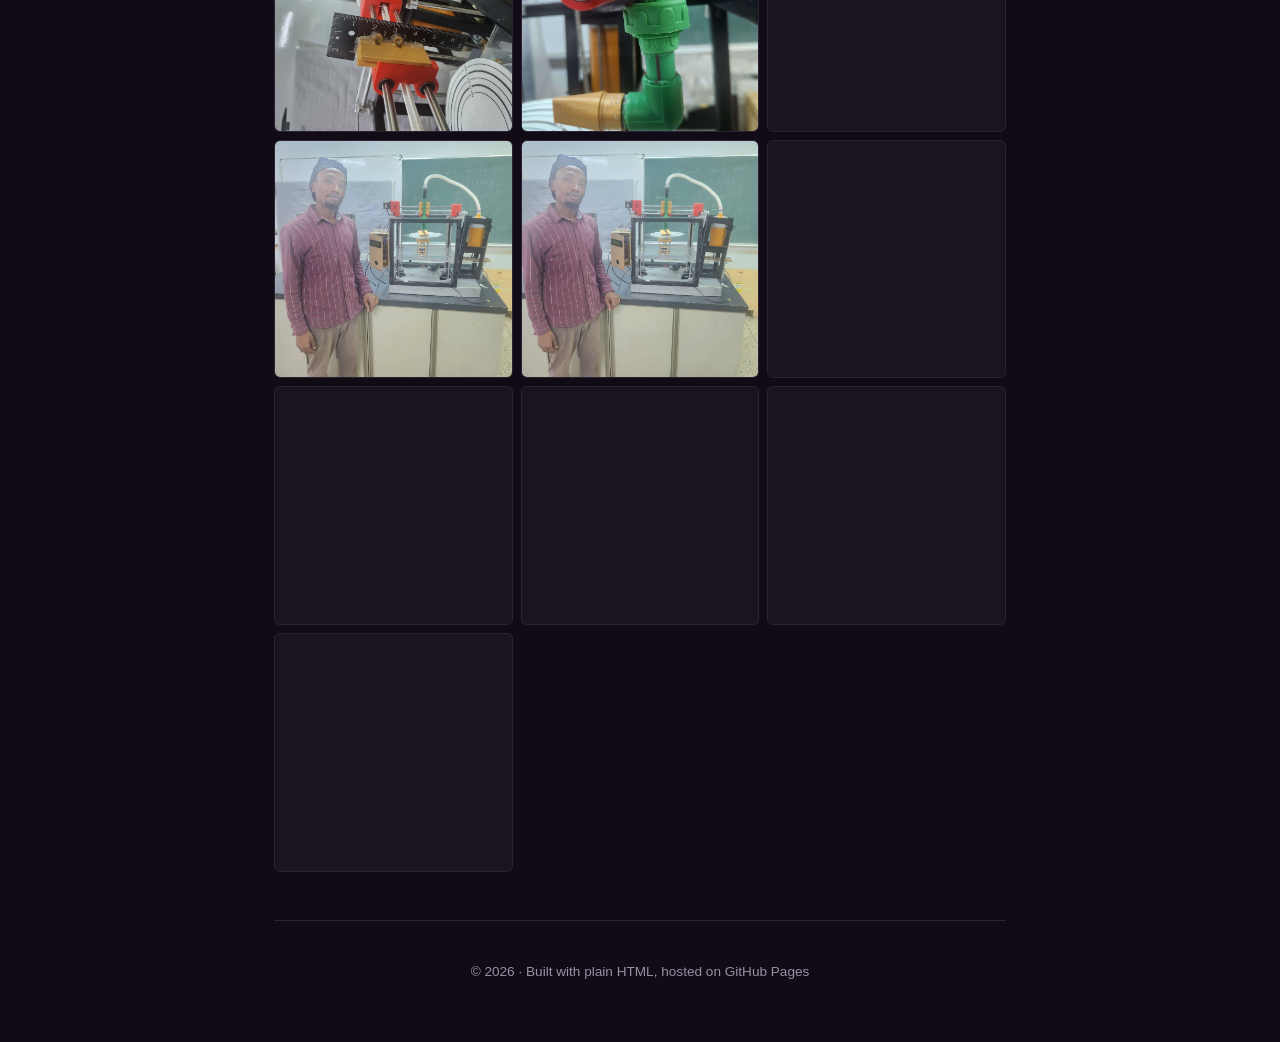
==== commit 1ed5f275: "Update media.html" ====
--- a/media.html
+++ b/media.html
@@ -50,55 +50,55 @@
    <div class="video-grid">
   <div class="video-item">
     <iframe src="https://go.screenpal.com/player/cOQXiVnwE0E"
-            loading="lazy" allowfullscreen frameborder="0" scrolling="no"></iframe>
+            title="Video 1" loading="lazy" allowfullscreen frameborder="0" scrolling="no"></iframe>
   </div>
   <div class="video-item">
     <iframe src="https://go.screenpal.com/player/cOQXiVnwE0G"
-            loading="lazy" allowfullscreen frameborder="0" scrolling="no"></iframe>
+            title="Video 2" loading="lazy" allowfullscreen frameborder="0" scrolling="no"></iframe>
   </div>
   <div class="video-item">
     <iframe src="https://go.screenpal.com/player/cOQXiVnwE0m"
-            loading="lazy" allowfullscreen frameborder="0" scrolling="no"></iframe>
+            title="Video 3" loading="lazy" allowfullscreen frameborder="0" scrolling="no"></iframe>
   </div>
   <div class="video-item">
     <iframe src="https://go.screenpal.com/player/cOQXiVnwE0H"
-            loading="lazy" allowfullscreen frameborder="0" scrolling="no"></iframe>
+            title="Video 4" loading="lazy" allowfullscreen frameborder="0" scrolling="no"></iframe>
   </div>
   <div class="video-item">
     <iframe src="https://go.screenpal.com/player/cOQXiVnwE0J"
-            loading="lazy" allowfullscreen frameborder="0" scrolling="no"></iframe>
+            title="Video 5" loading="lazy" allowfullscreen frameborder="0" scrolling="no"></iframe>
   </div>
   <div class="video-item">
     <iframe src="https://go.screenpal.com/player/cOQXiVnwE0d"
-            loading="lazy" allowfullscreen frameborder="0" scrolling="no"></iframe>
+            title="Video 6" loading="lazy" allowfullscreen frameborder="0" scrolling="no"></iframe>
   </div>
   <div class="video-item">
     <iframe src="https://go.screenpal.com/player/cOQXiVnwE0K"
-            loading="lazy" allowfullscreen frameborder="0" scrolling="no"></iframe>
+            title="Video 7" loading="lazy" allowfullscreen frameborder="0" scrolling="no"></iframe>
   </div>
   <div class="video-item">
     <iframe src="https://go.screenpal.com/player/cOQXiVnwE07"
-            loading="lazy" allowfullscreen frameborder="0" scrolling="no"></iframe>
+            title="Video 8" loading="lazy" allowfullscreen frameborder="0" scrolling="no"></iframe>
   </div>
   <div class="video-item">
     <iframe src="https://go.screenpal.com/player/cOQXiVnwE0s"
-            loading="lazy" allowfullscreen frameborder="0" scrolling="no"></iframe>
+            title="Video 9" loading="lazy" allowfullscreen frameborder="0" scrolling="no"></iframe>
   </div>
   <div class="video-item">
     <iframe src="https://go.screenpal.com/player/cOQXiVnwE0M"
-            loading="lazy" allowfullscreen frameborder="0" scrolling="no"></iframe>
+            title="Video 10" loading="lazy" allowfullscreen frameborder="0" scrolling="no"></iframe>
   </div>
   <div class="video-item">
     <iframe src="https://go.screenpal.com/player/cOQXiVnwE0L"
-            loading="lazy" allowfullscreen frameborder="0" scrolling="no"></iframe>
+            title="Video 11" loading="lazy" allowfullscreen frameborder="0" scrolling="no"></iframe>
   </div>
   <div class="video-item">
     <iframe src="https://go.screenpal.com/player/cOQXiVnwE0N"
-            loading="lazy" allowfullscreen frameborder="0" scrolling="no"></iframe>
+            title="Video 12" loading="lazy" allowfullscreen frameborder="0" scrolling="no"></iframe>
   </div>
   <div class="video-item">
     <iframe src="https://go.screenpal.com/player/cOQXiVnwE08"
-            loading="lazy" allowfullscreen frameborder="0" scrolling="no"></iframe>
+            title="Video 13" loading="lazy" allowfullscreen frameborder="0" scrolling="no"></iframe>
   </div>
 </div>
   </section>
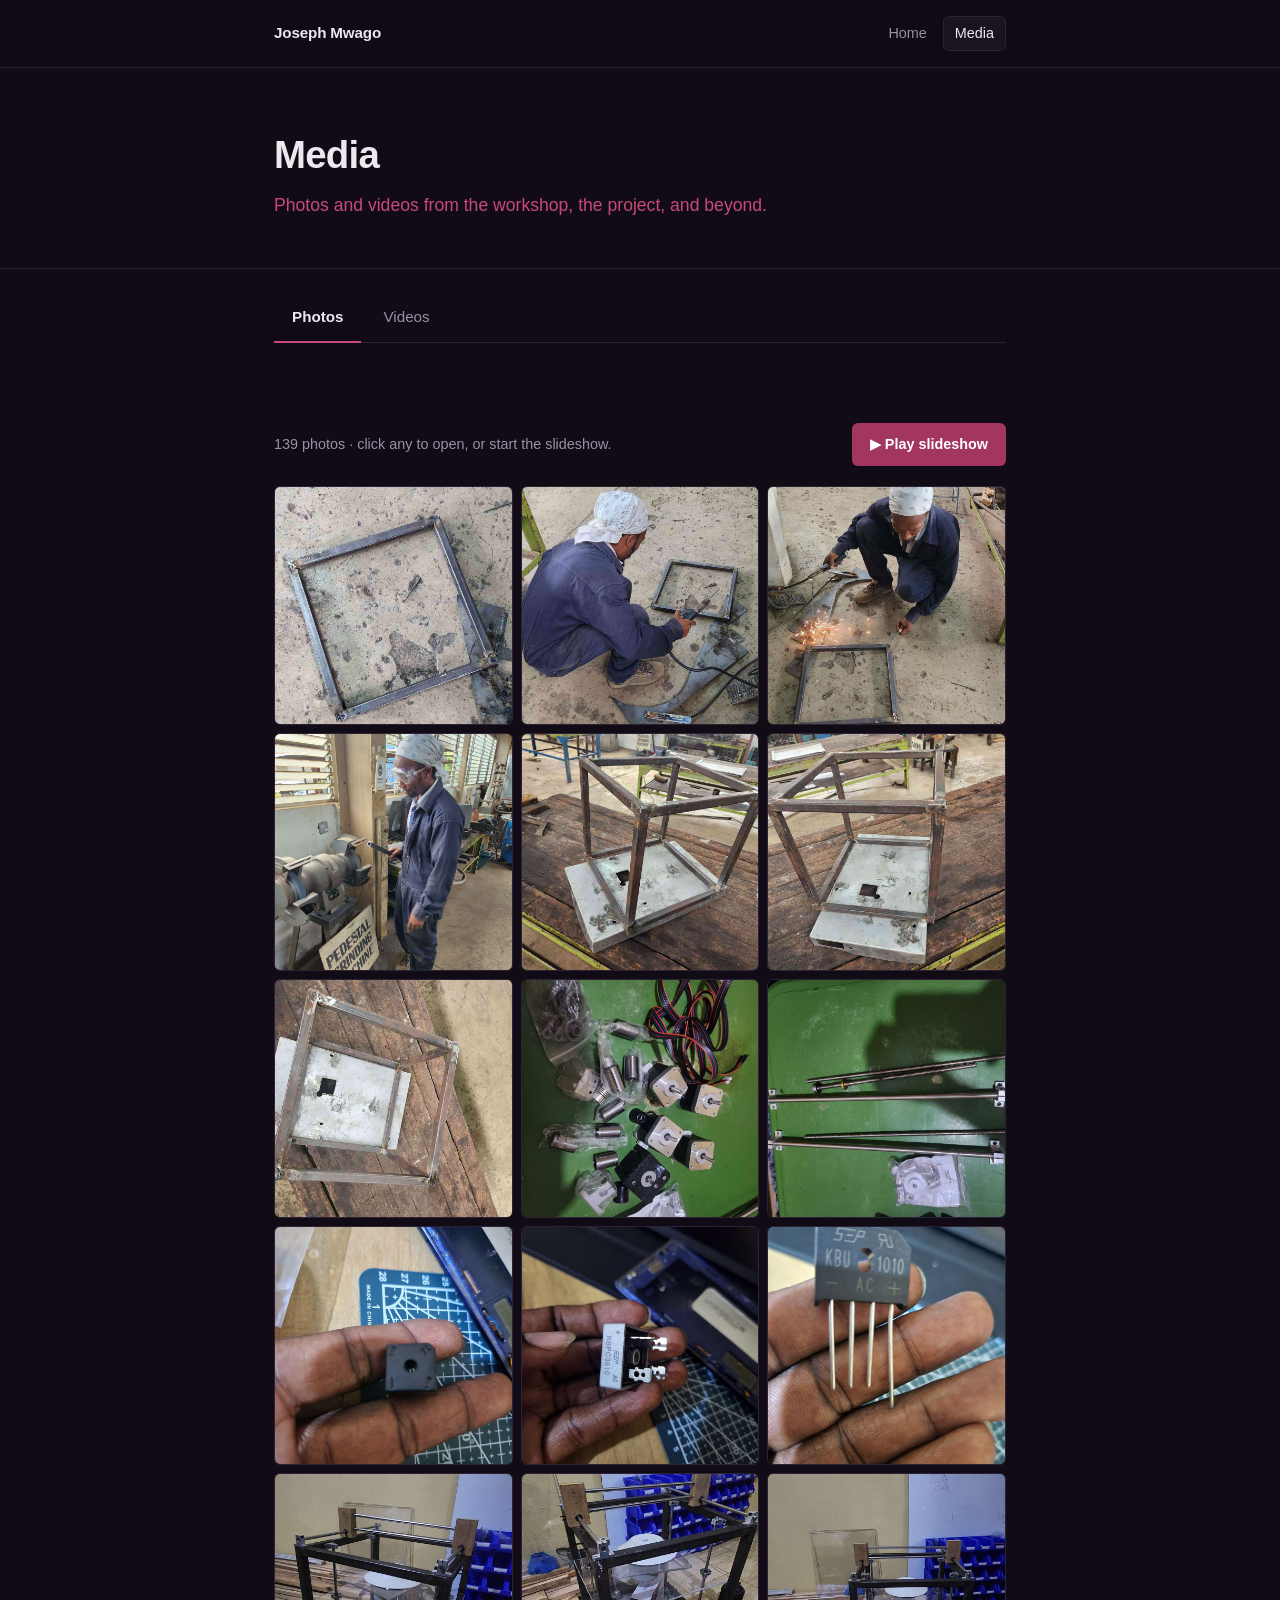
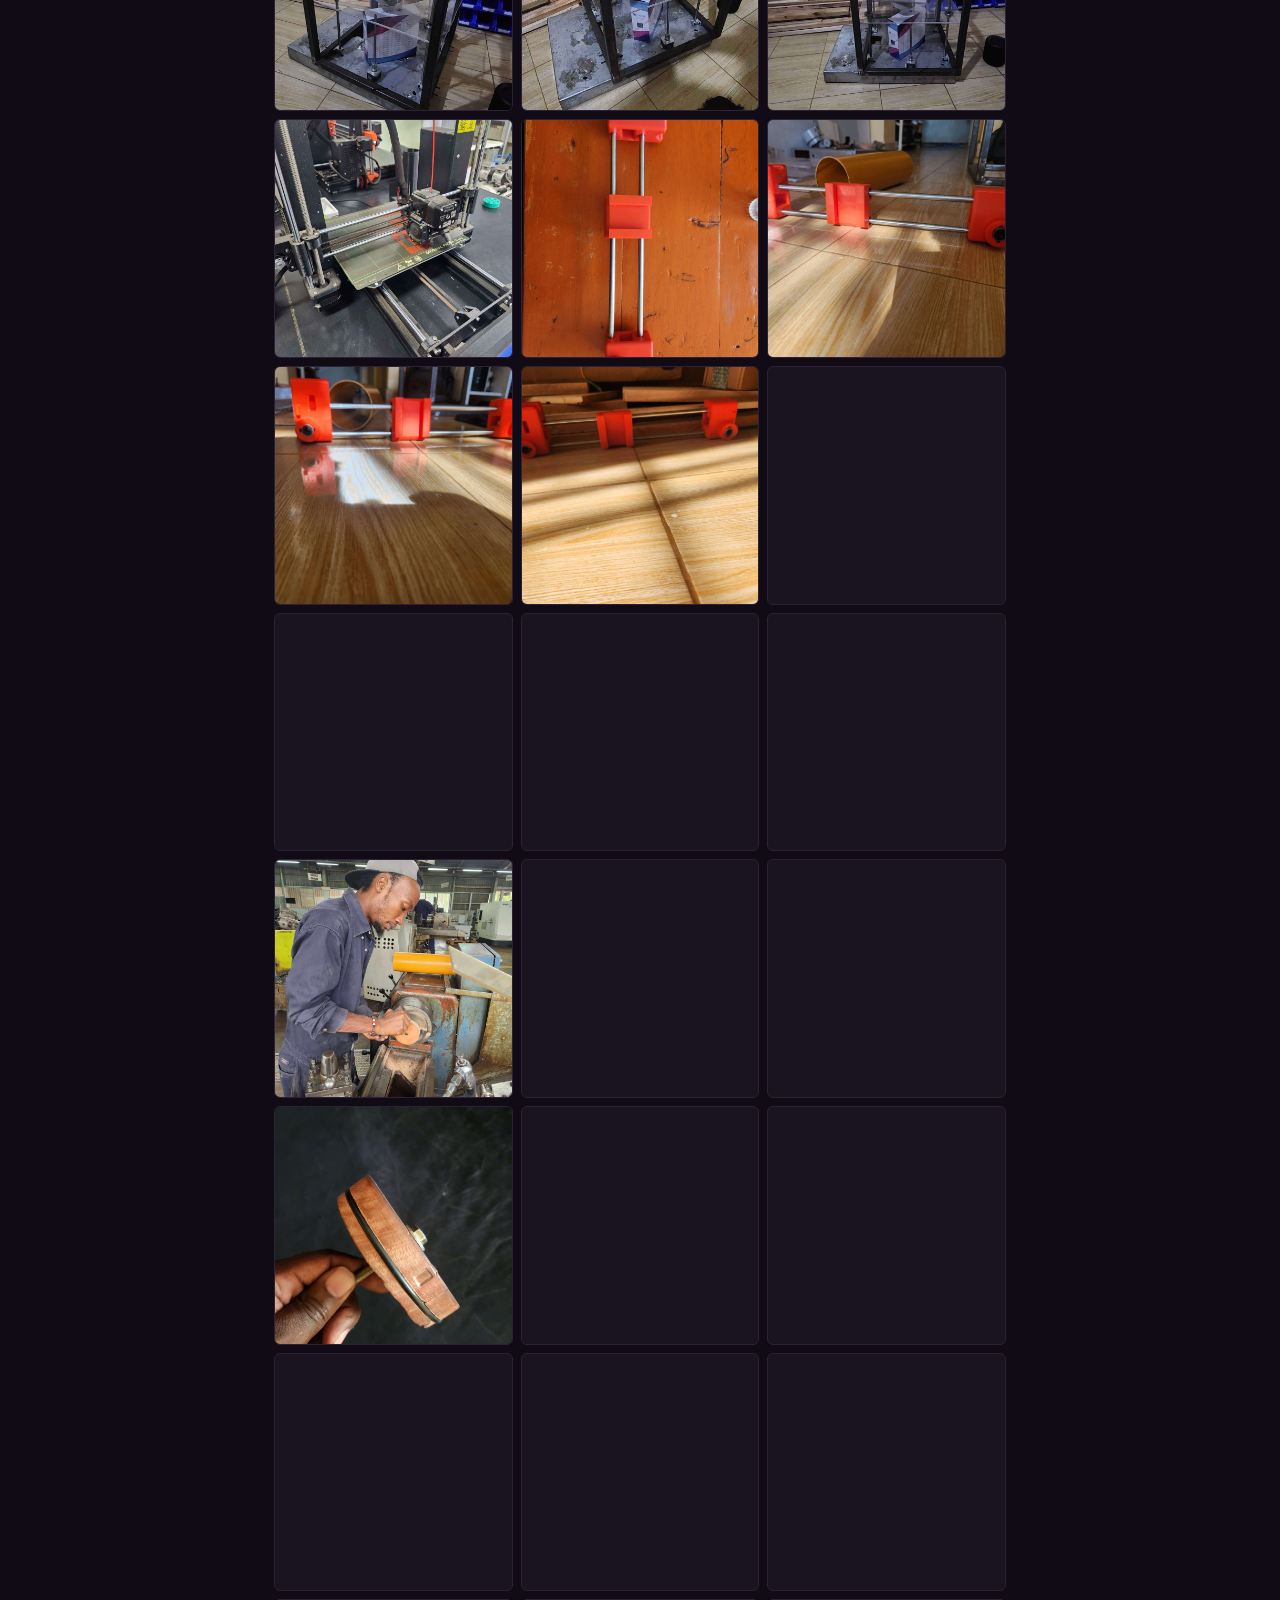
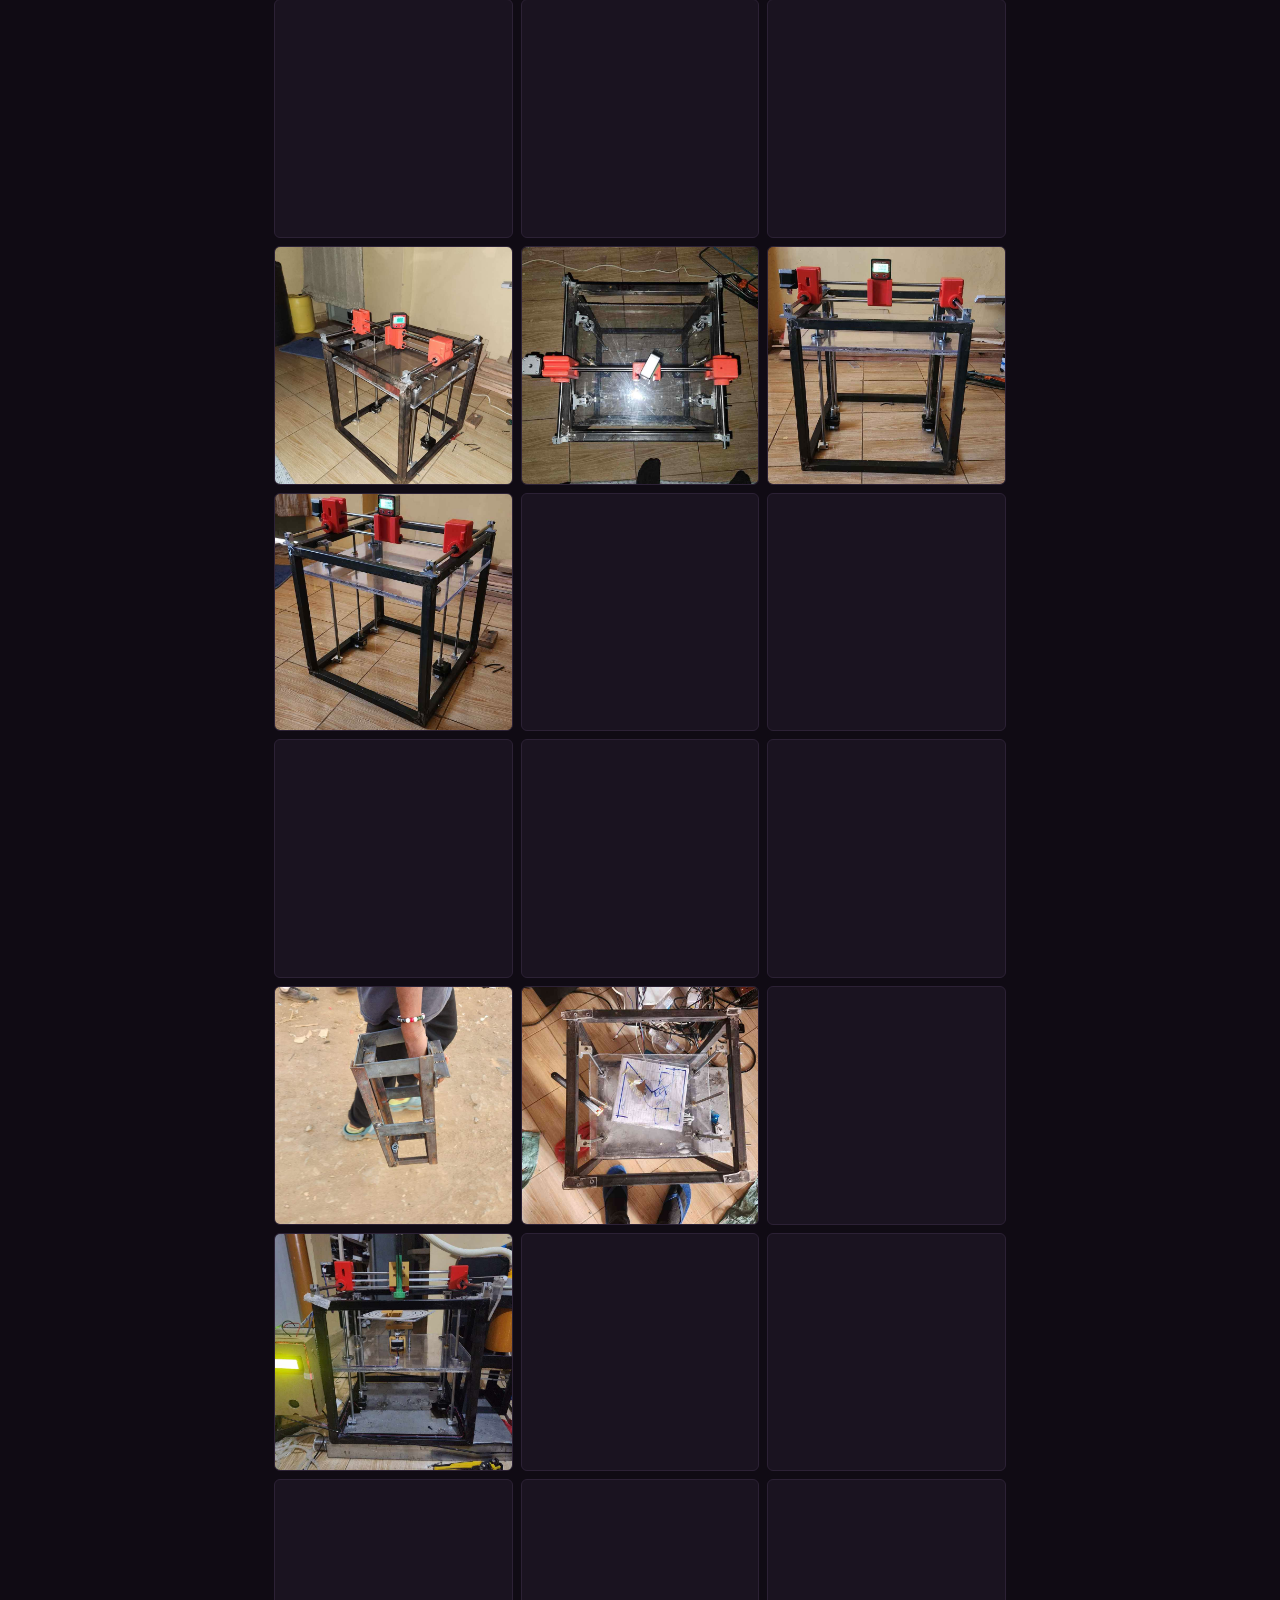
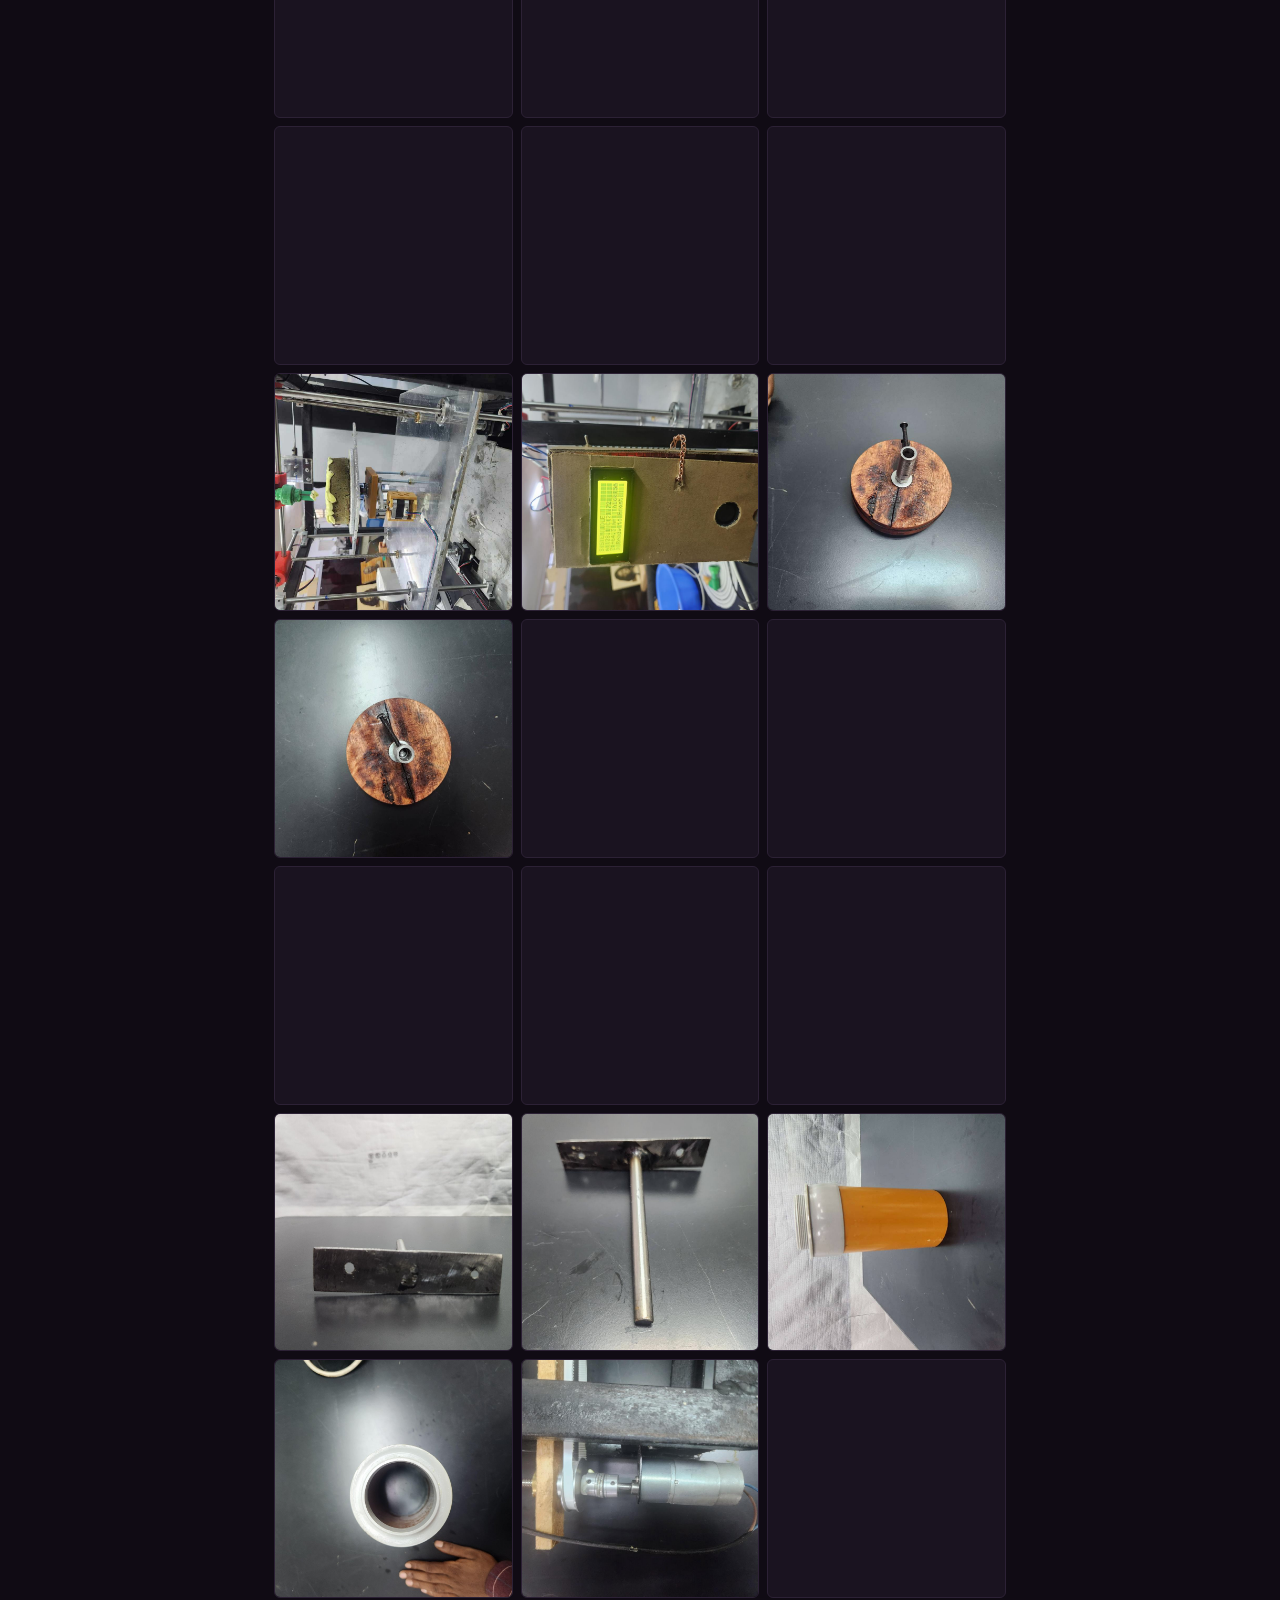
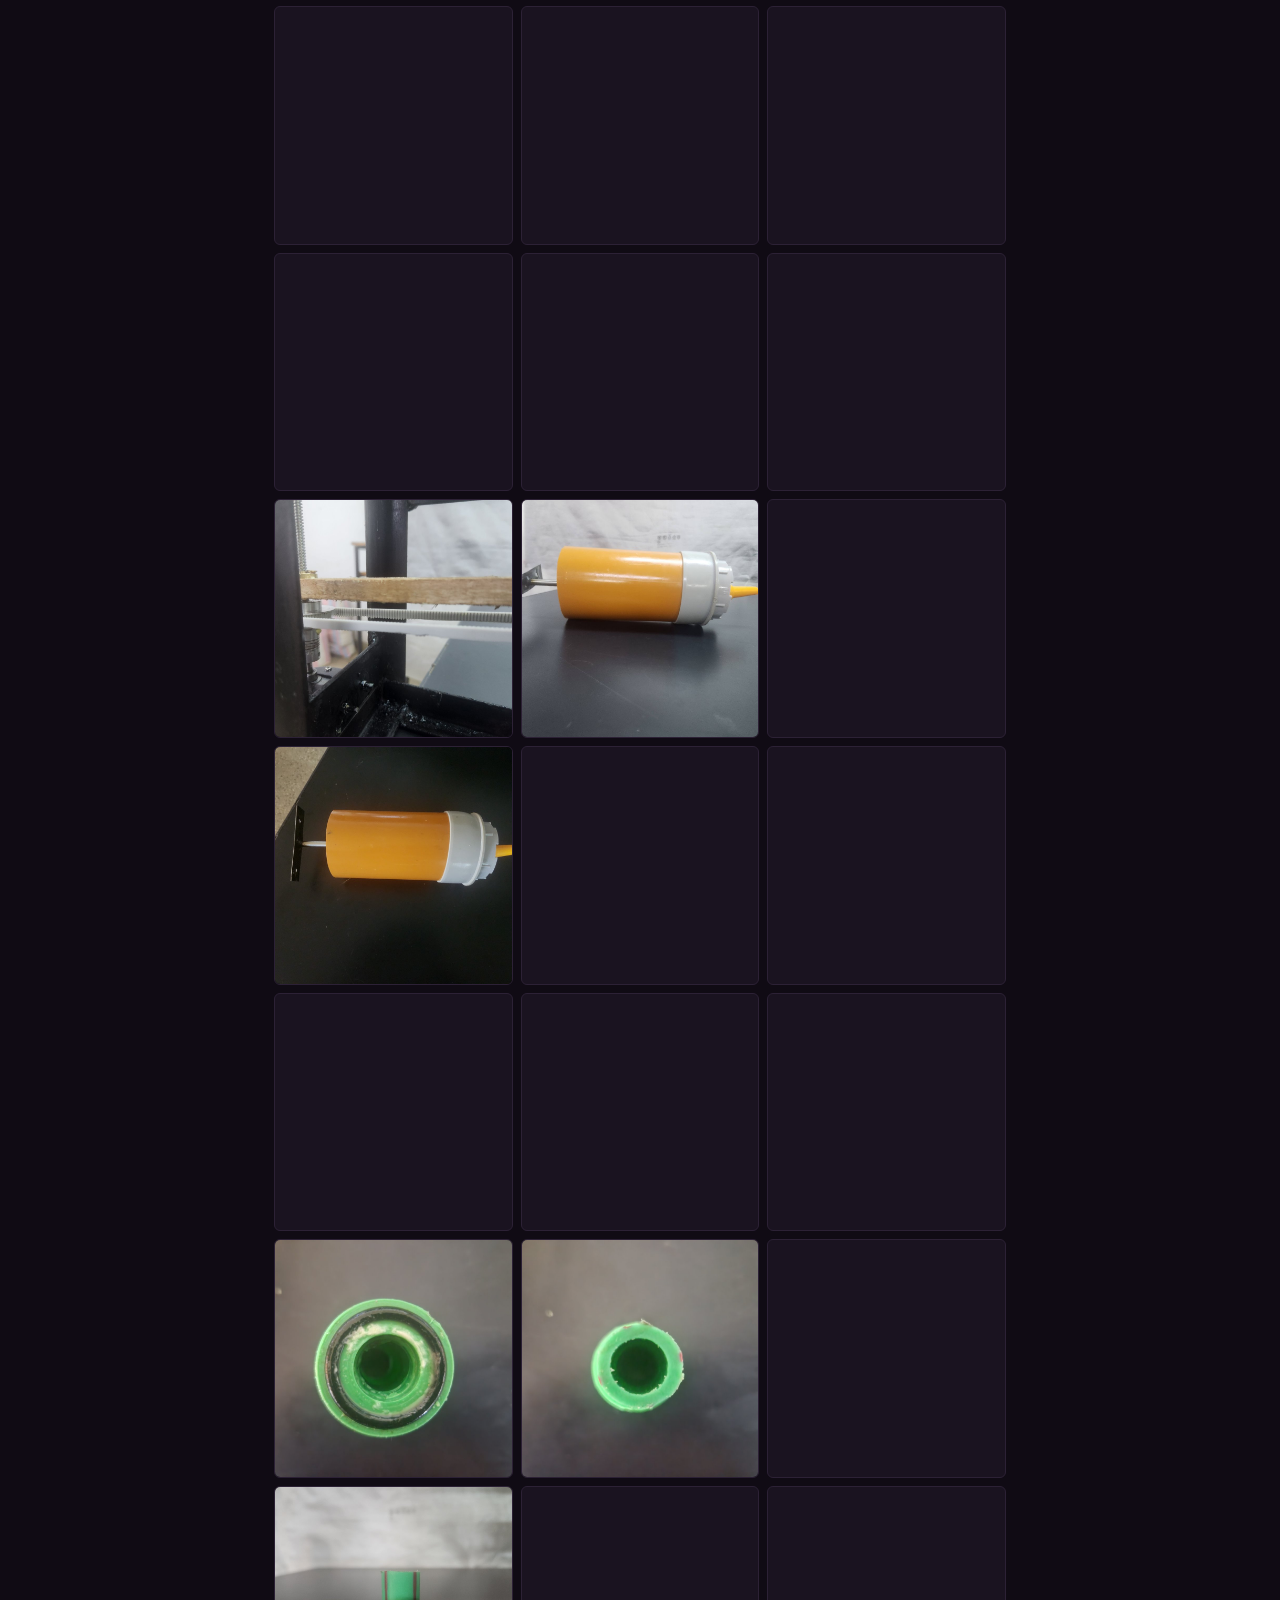
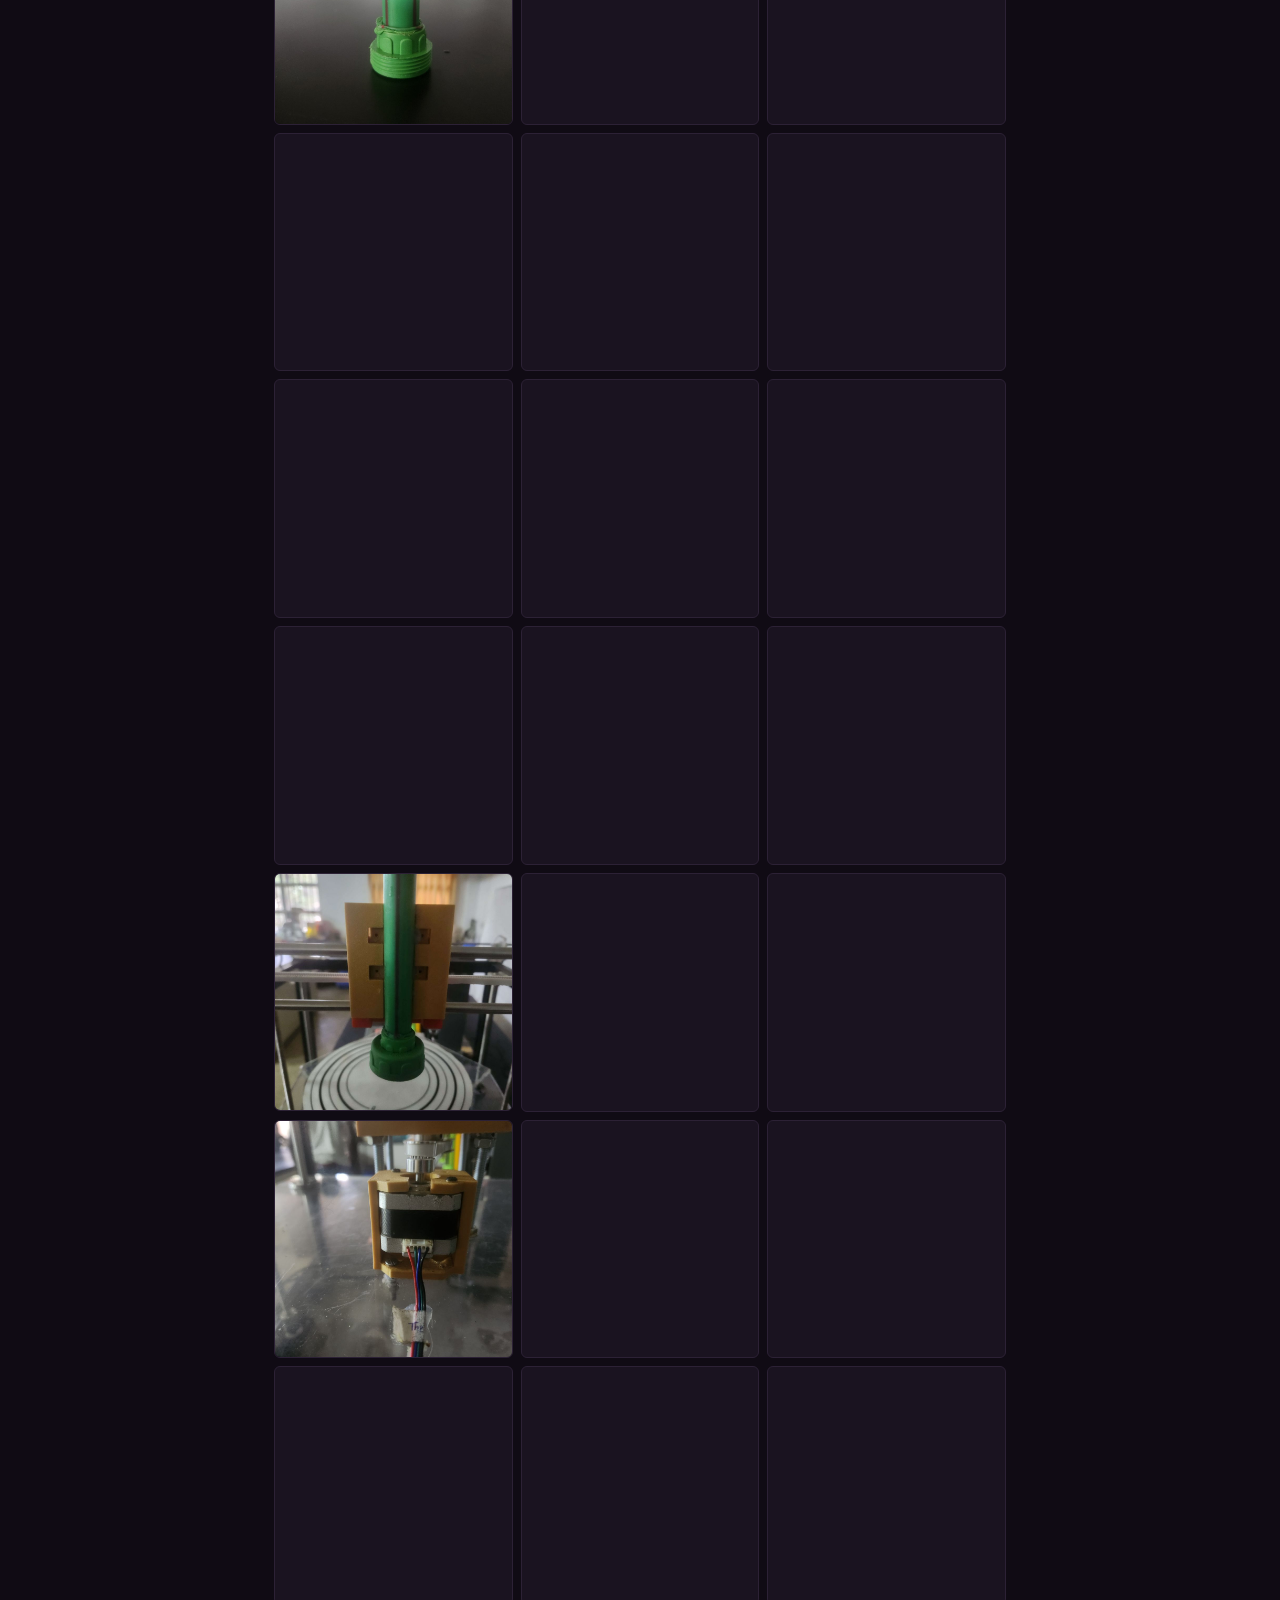
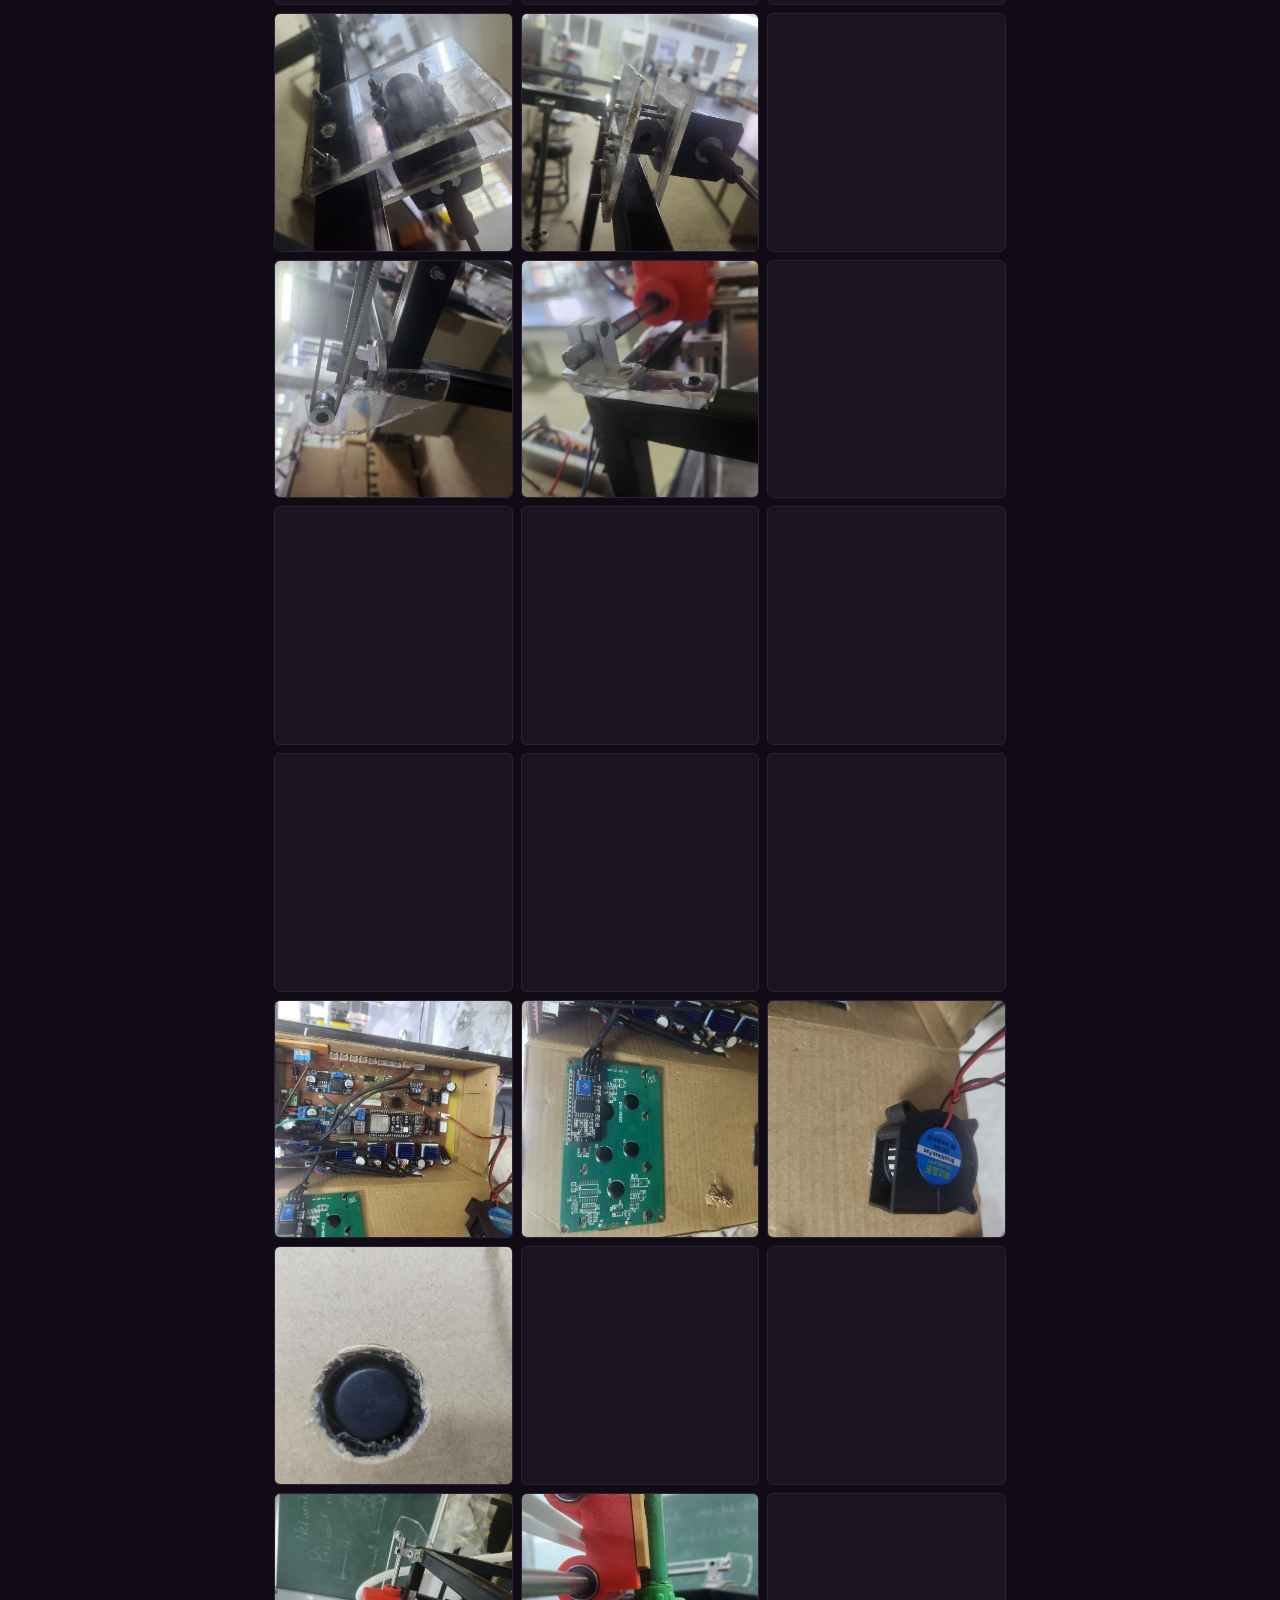
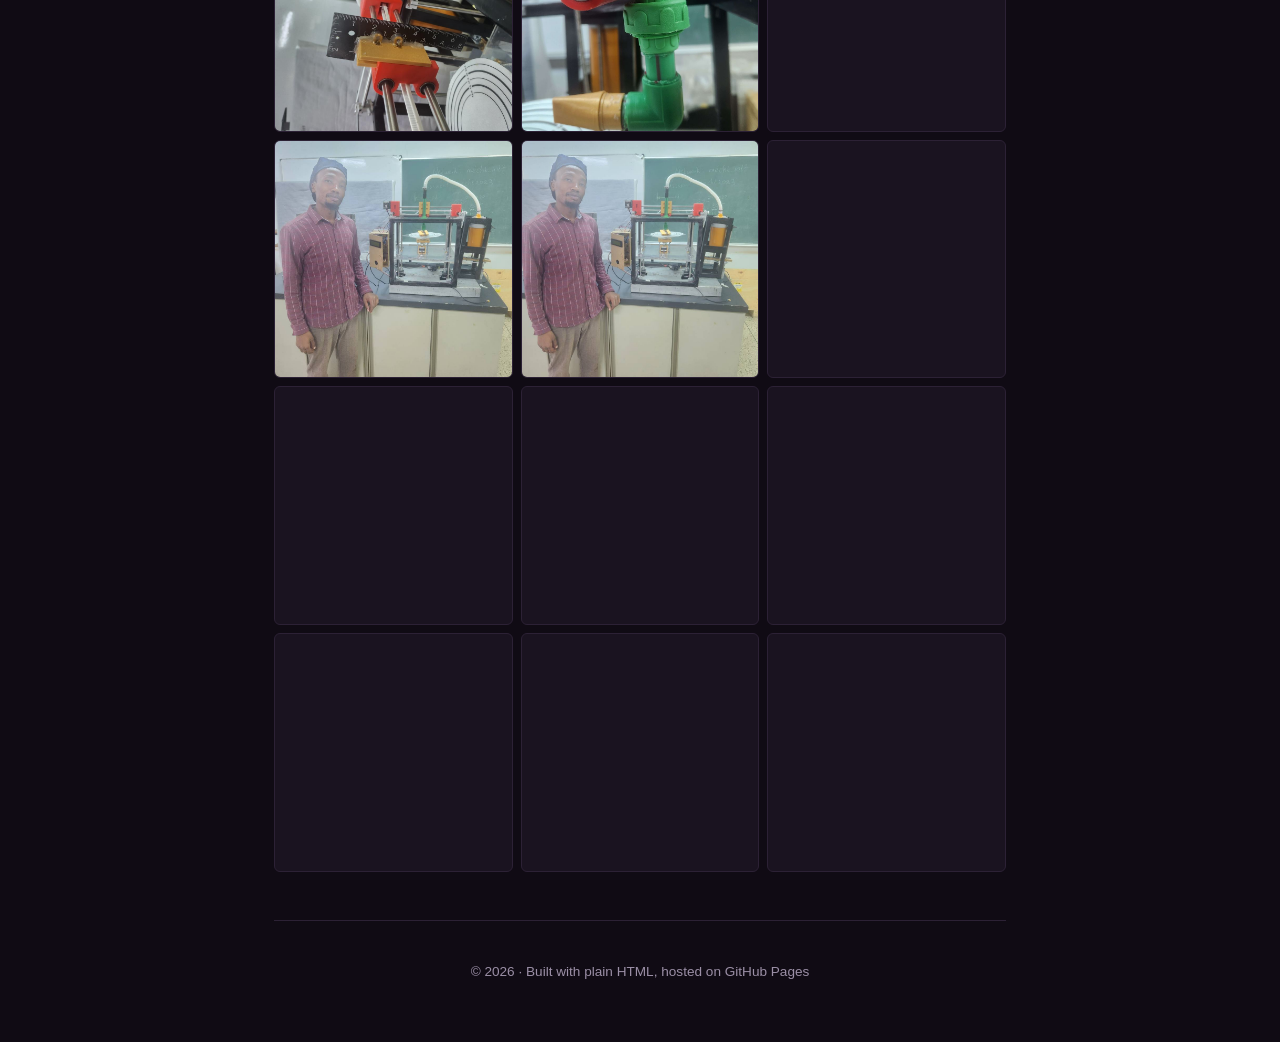
==== commit 33494227: "Update media.html" ====
--- a/media.html
+++ b/media.html
@@ -122,7 +122,7 @@
 
 <script>
   // ====== CONFIG: how many photos ======
-  const PHOTO_COUNT = 139;
+  const PHOTO_COUNT = 141;
   const PAD = 3;            // matches photo-001.jpg
   const PREFIX = "photo-";
   const EXT = ".jpg";
--- a/css/style.css
+++ b/css/style.css
@@ -381,7 +381,9 @@
   grid-template-columns: repeat(auto-fit, minmax(320px, 1fr));
   gap: 16px;
 }
-.video-item {
+
+.video-item,
+.video-embed {
   position: relative;
   aspect-ratio: 16 / 9;
   background: var(--surface);
@@ -389,7 +391,9 @@
   border-radius: 8px;
   overflow: hidden;
 }
-.video-item iframe {
+
+.video-item iframe,
+.video-embed iframe {
   position: absolute;
   inset: 0;
   width: 100%;
@@ -397,6 +401,10 @@
   border: 0;
 }
 
+/* Home page hero video gets breathing room around it */
+.video-embed {
+  margin: 20px 0;
+}
 /* ============ Slideshow overlay ============ */
 .slideshow {
   display: none;
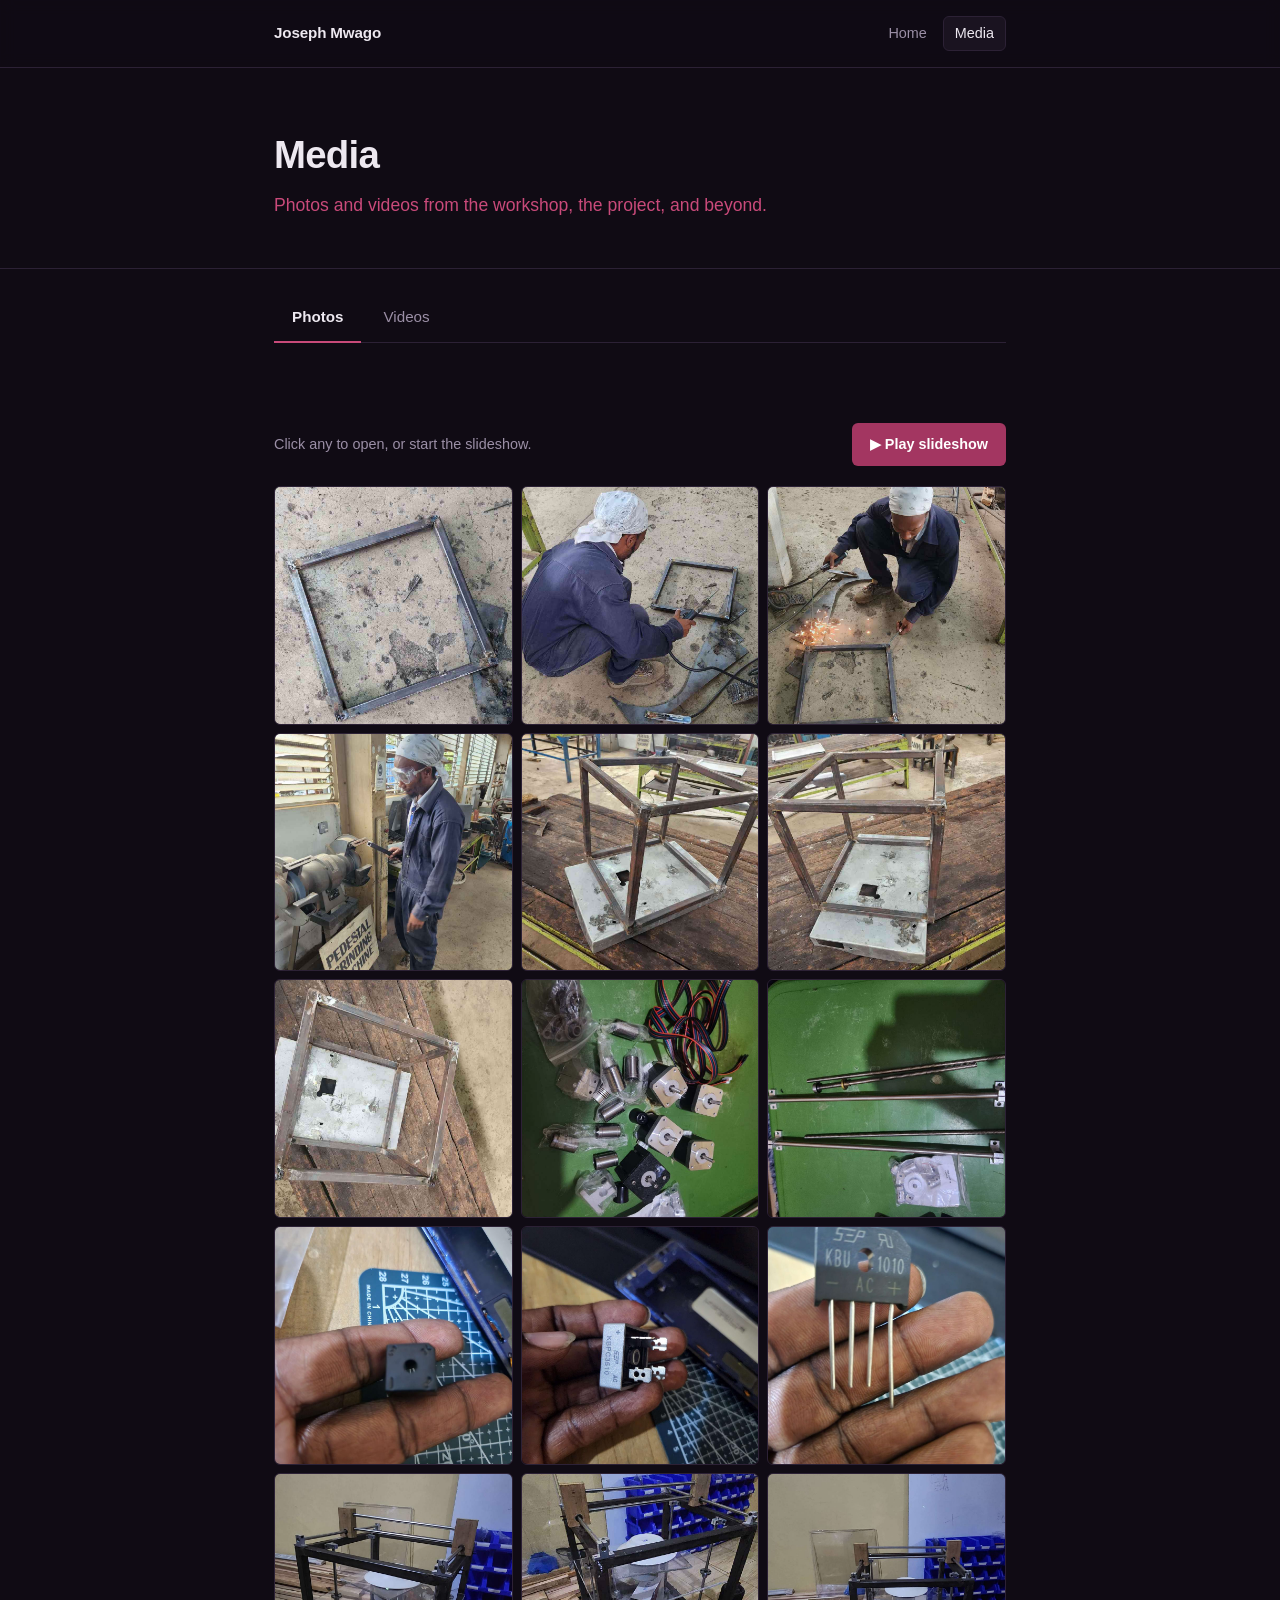
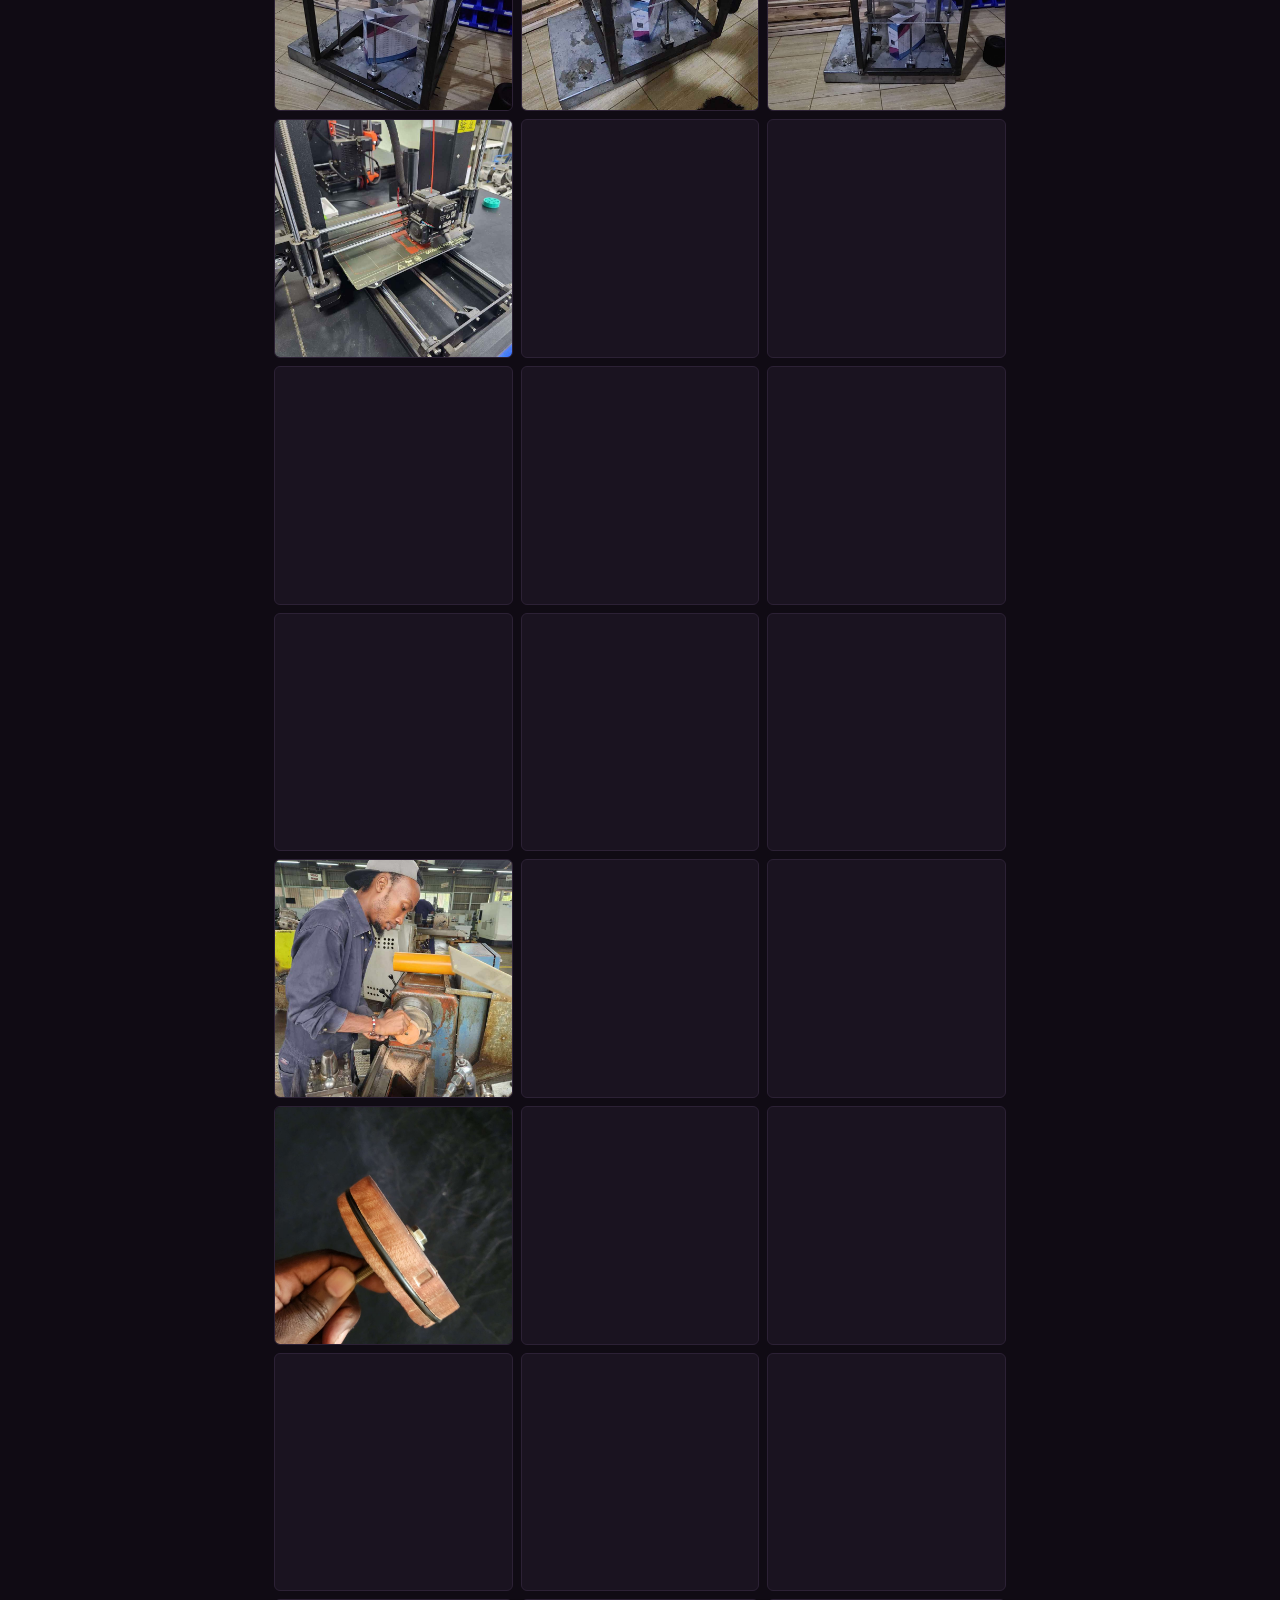
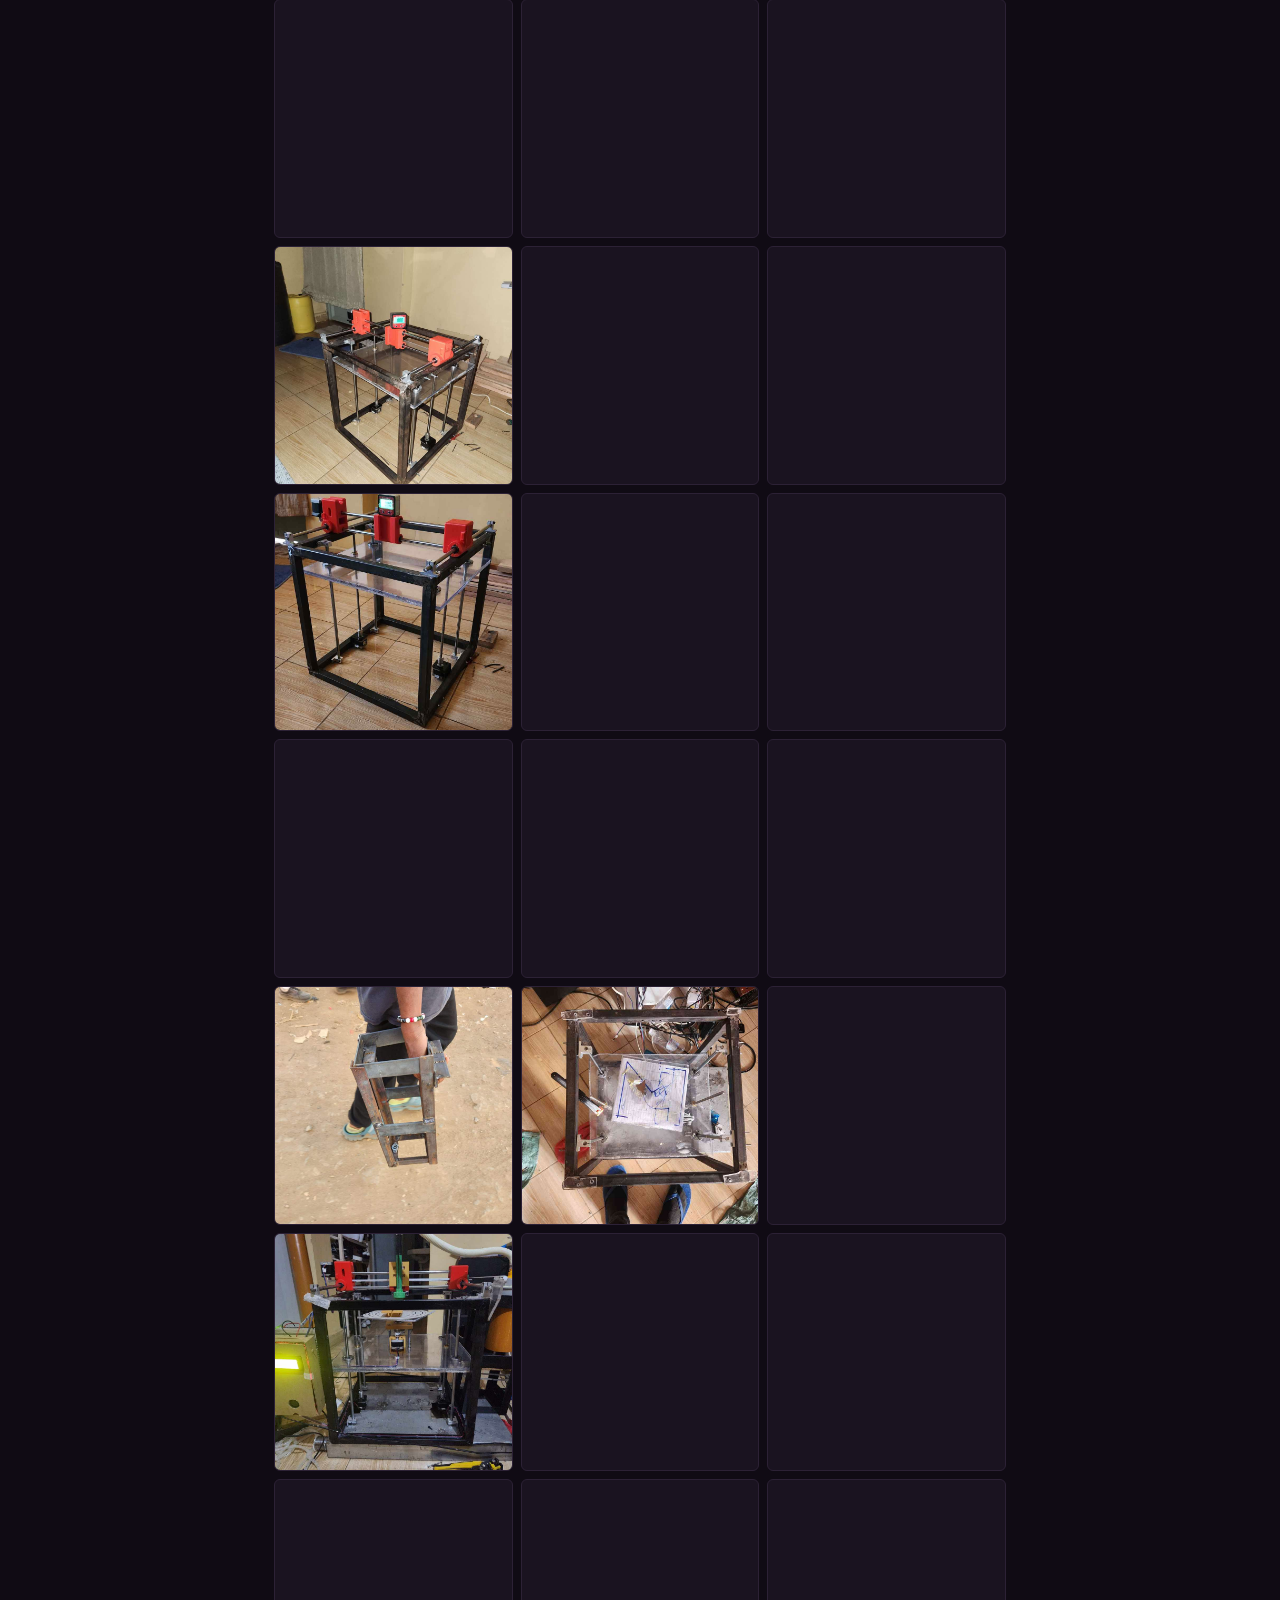
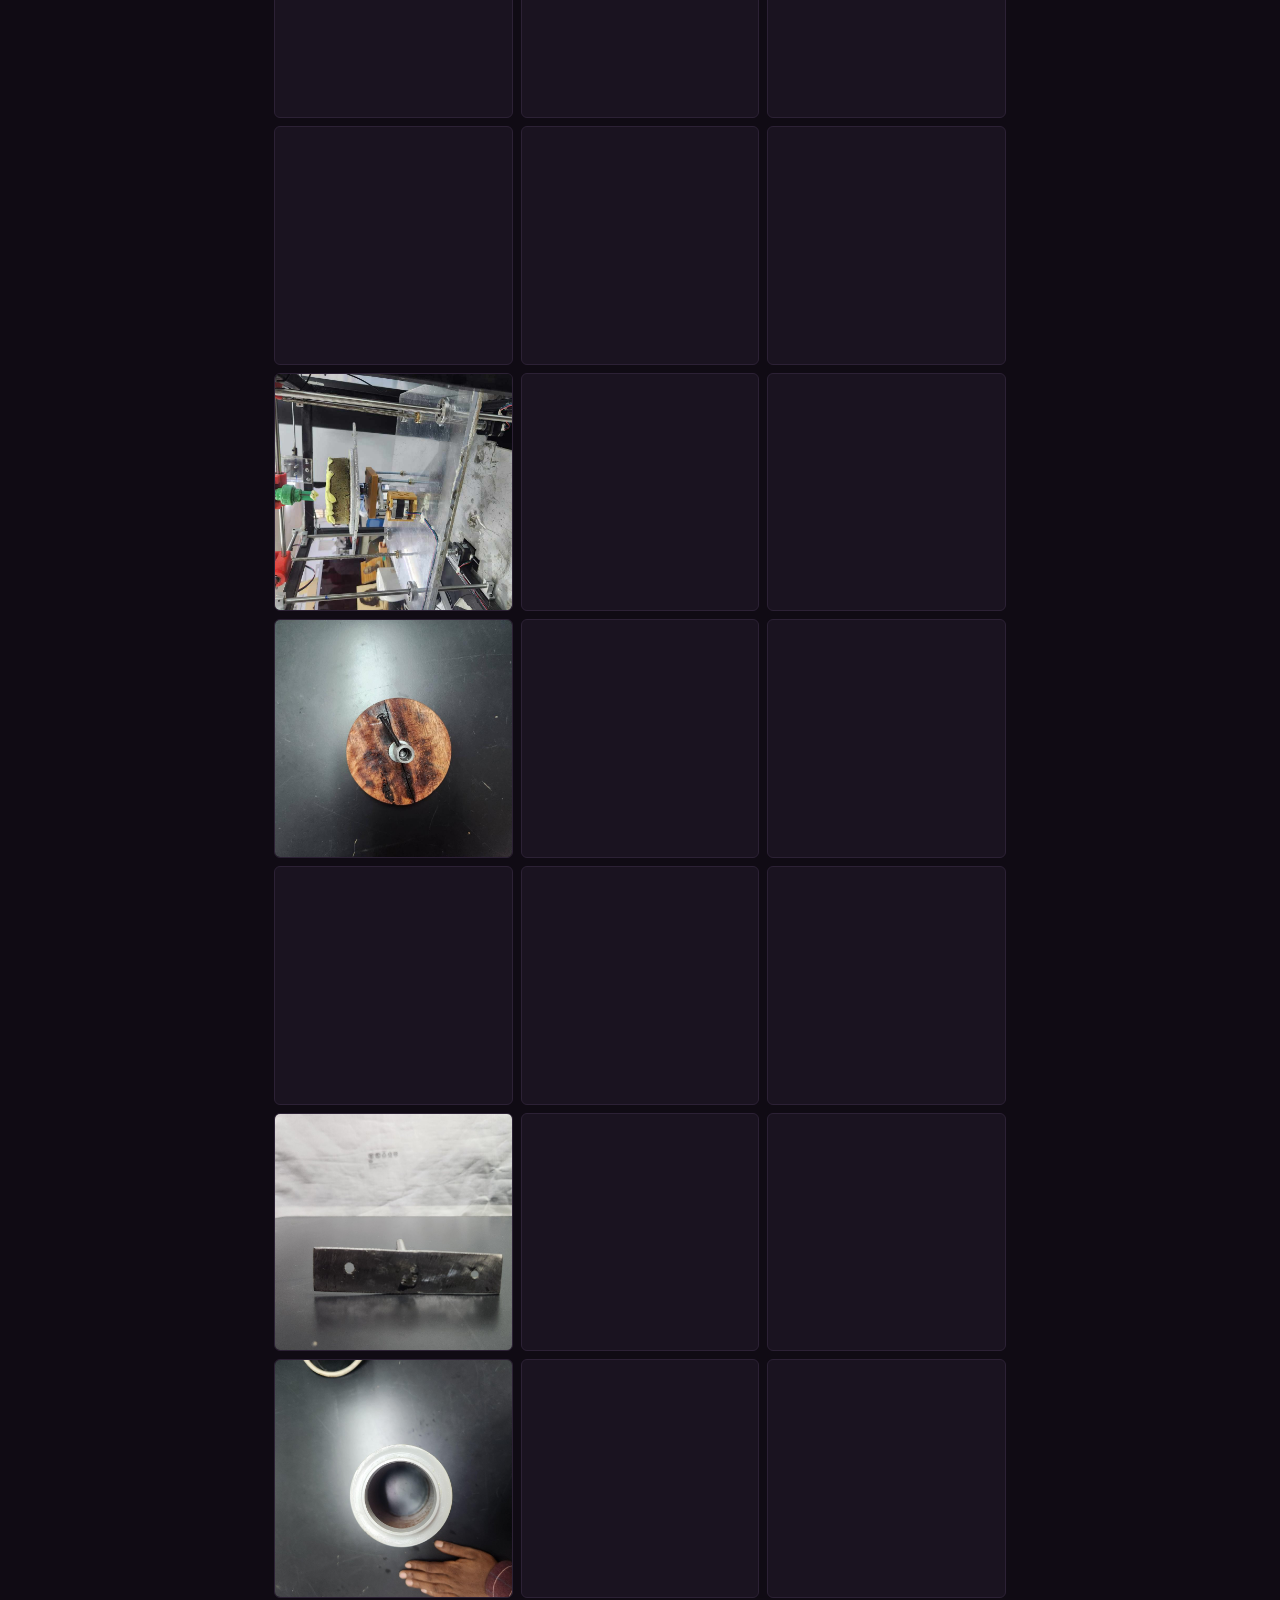
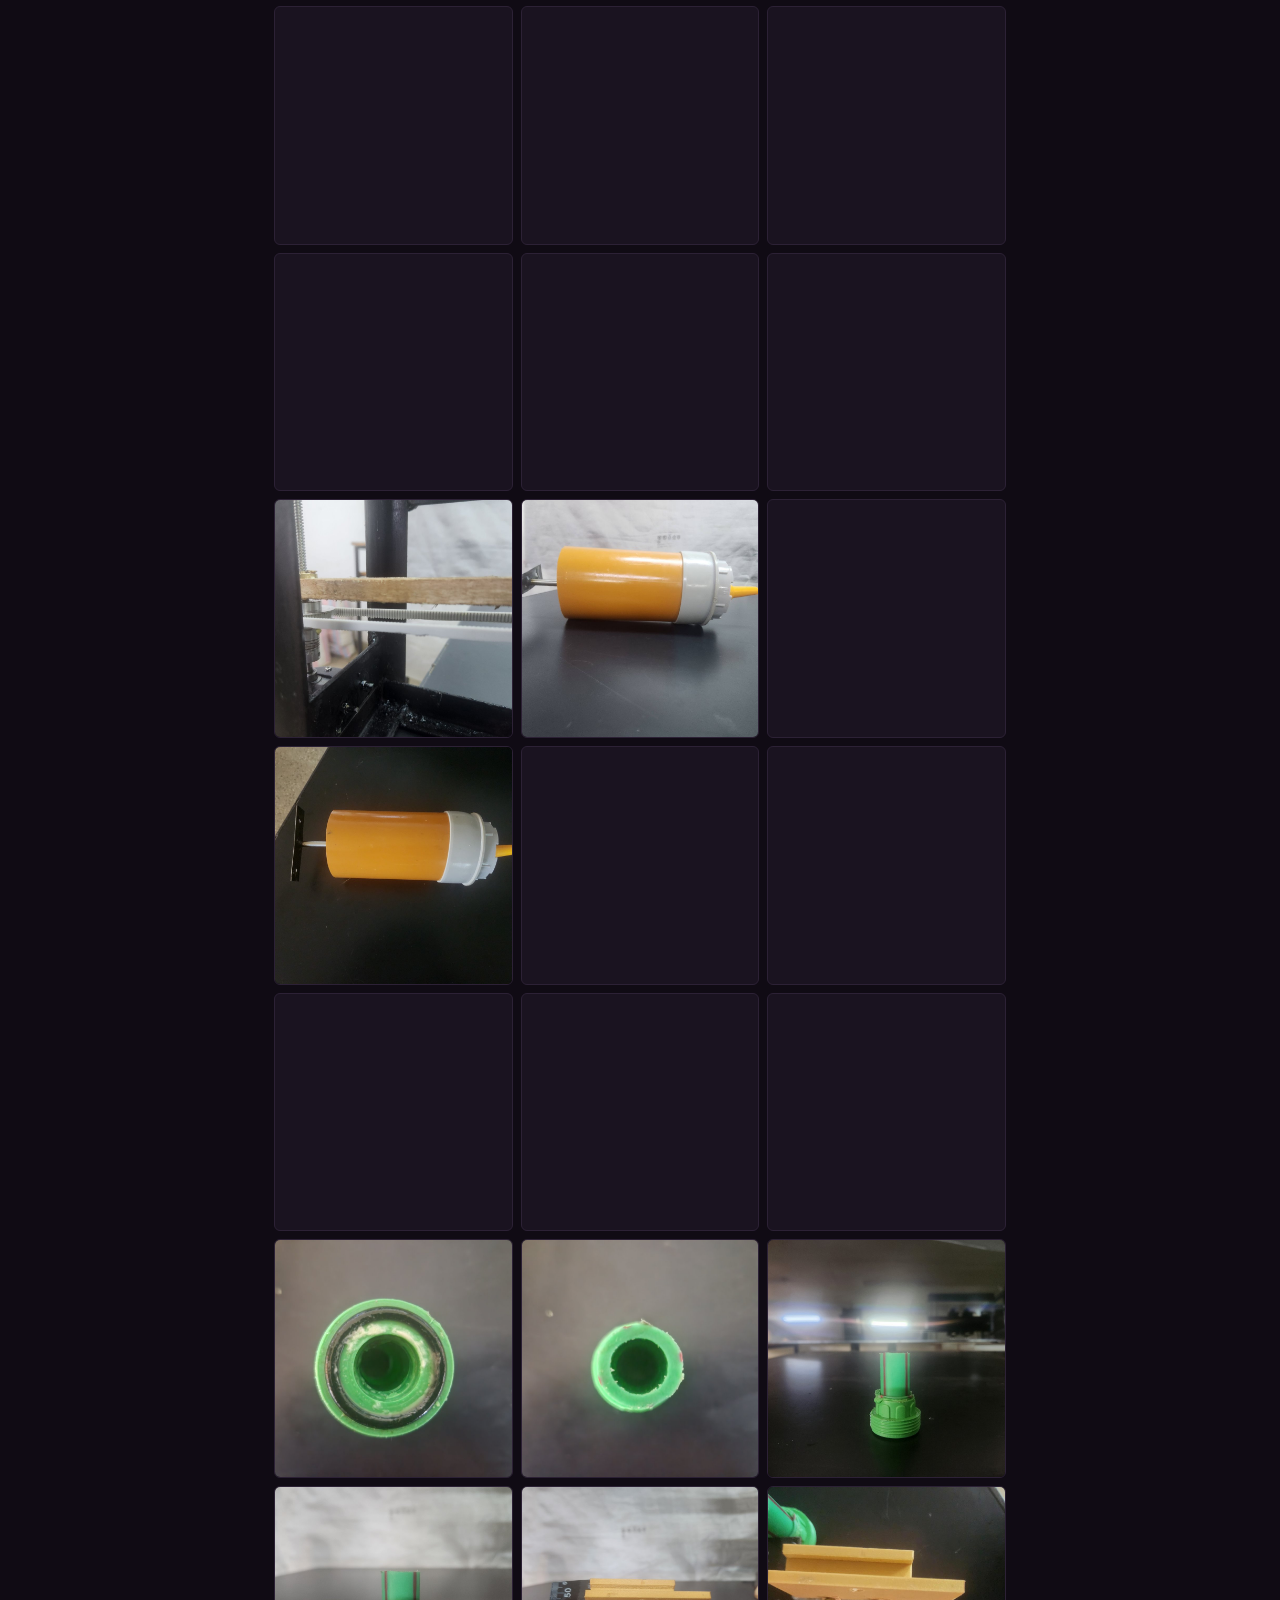
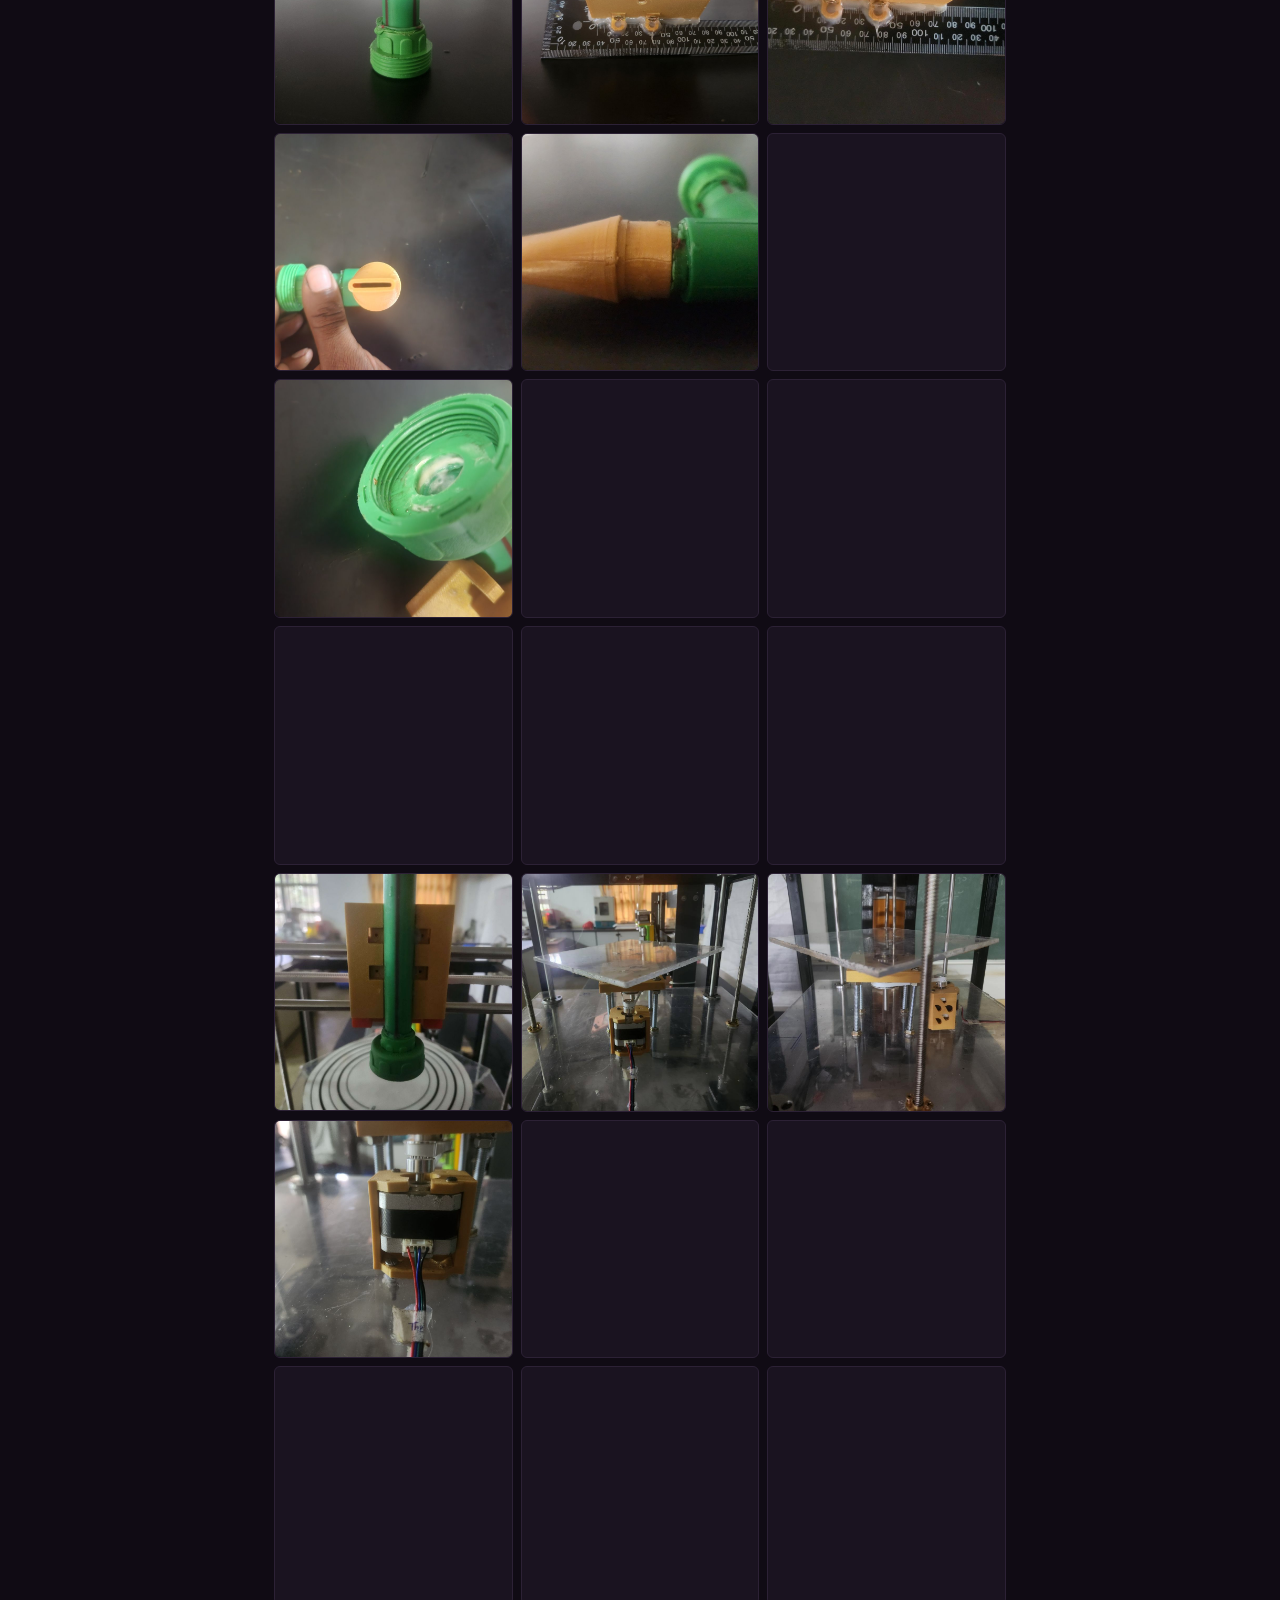
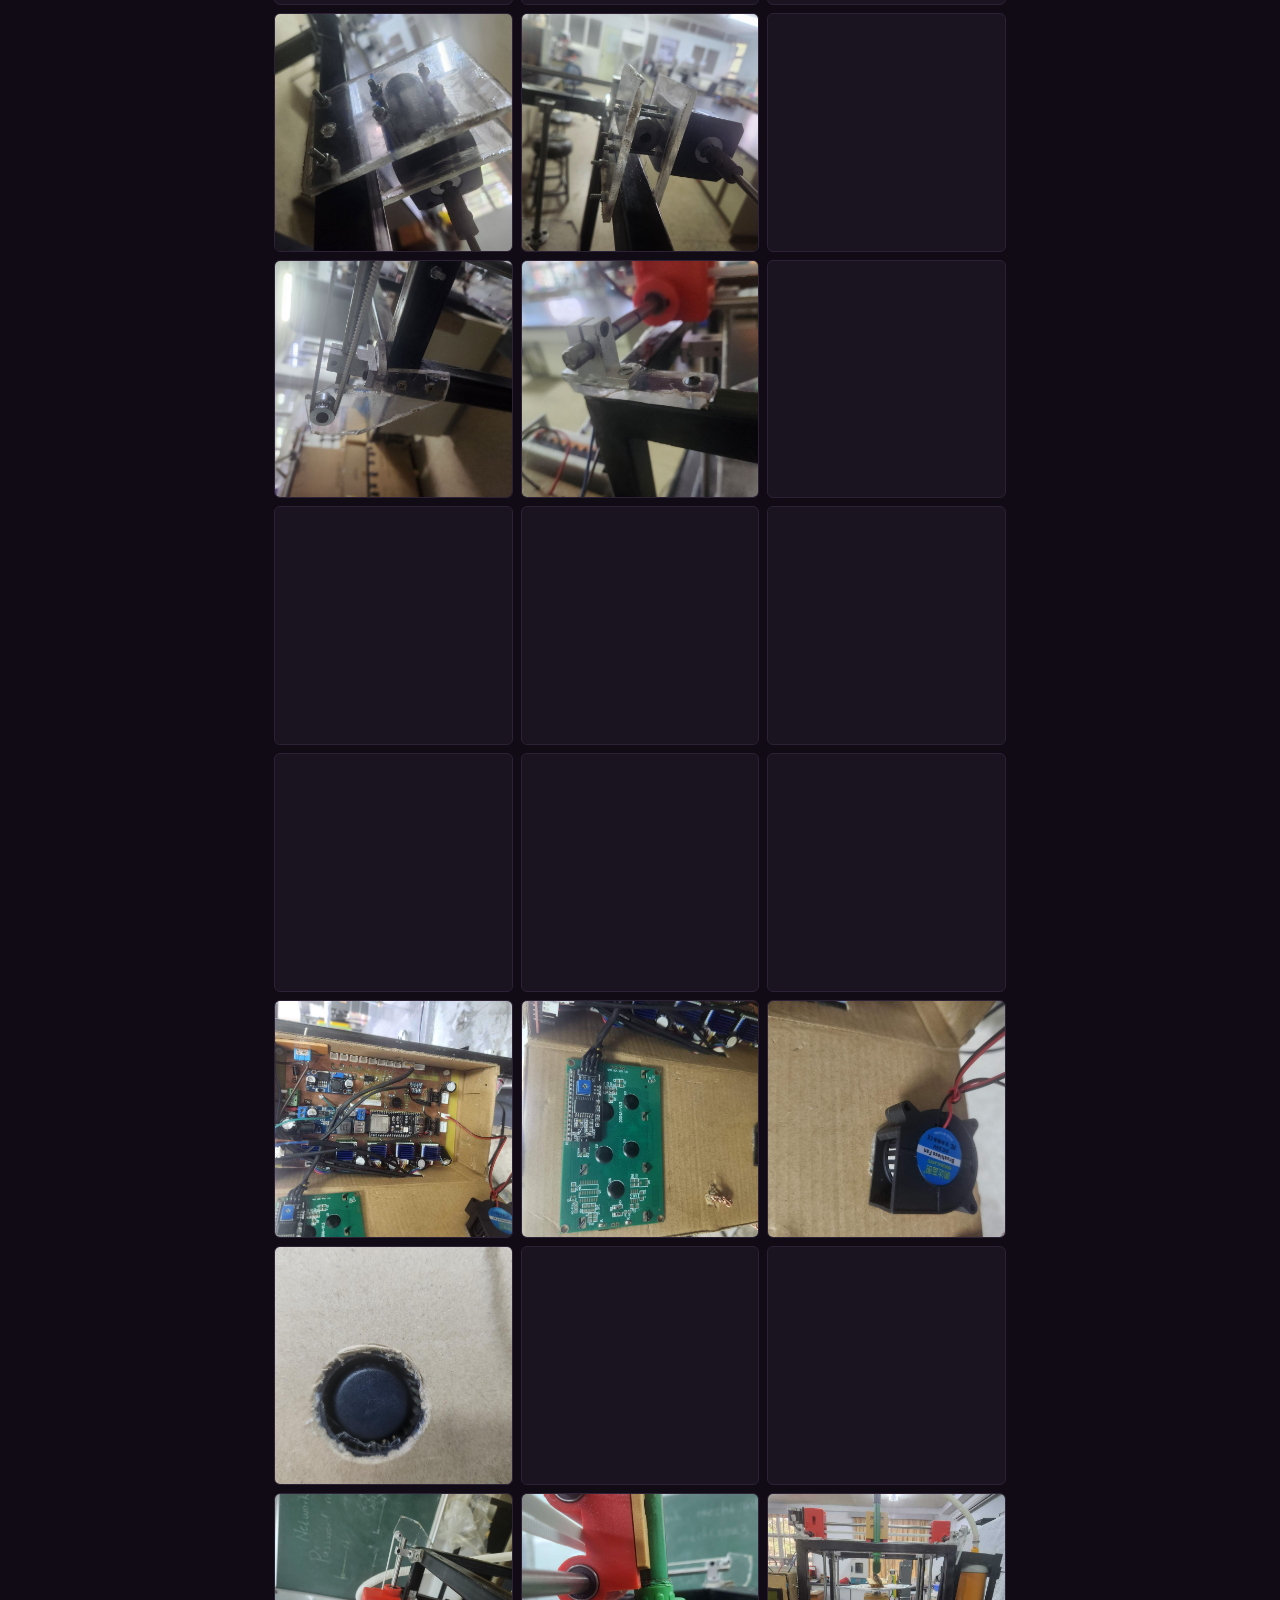
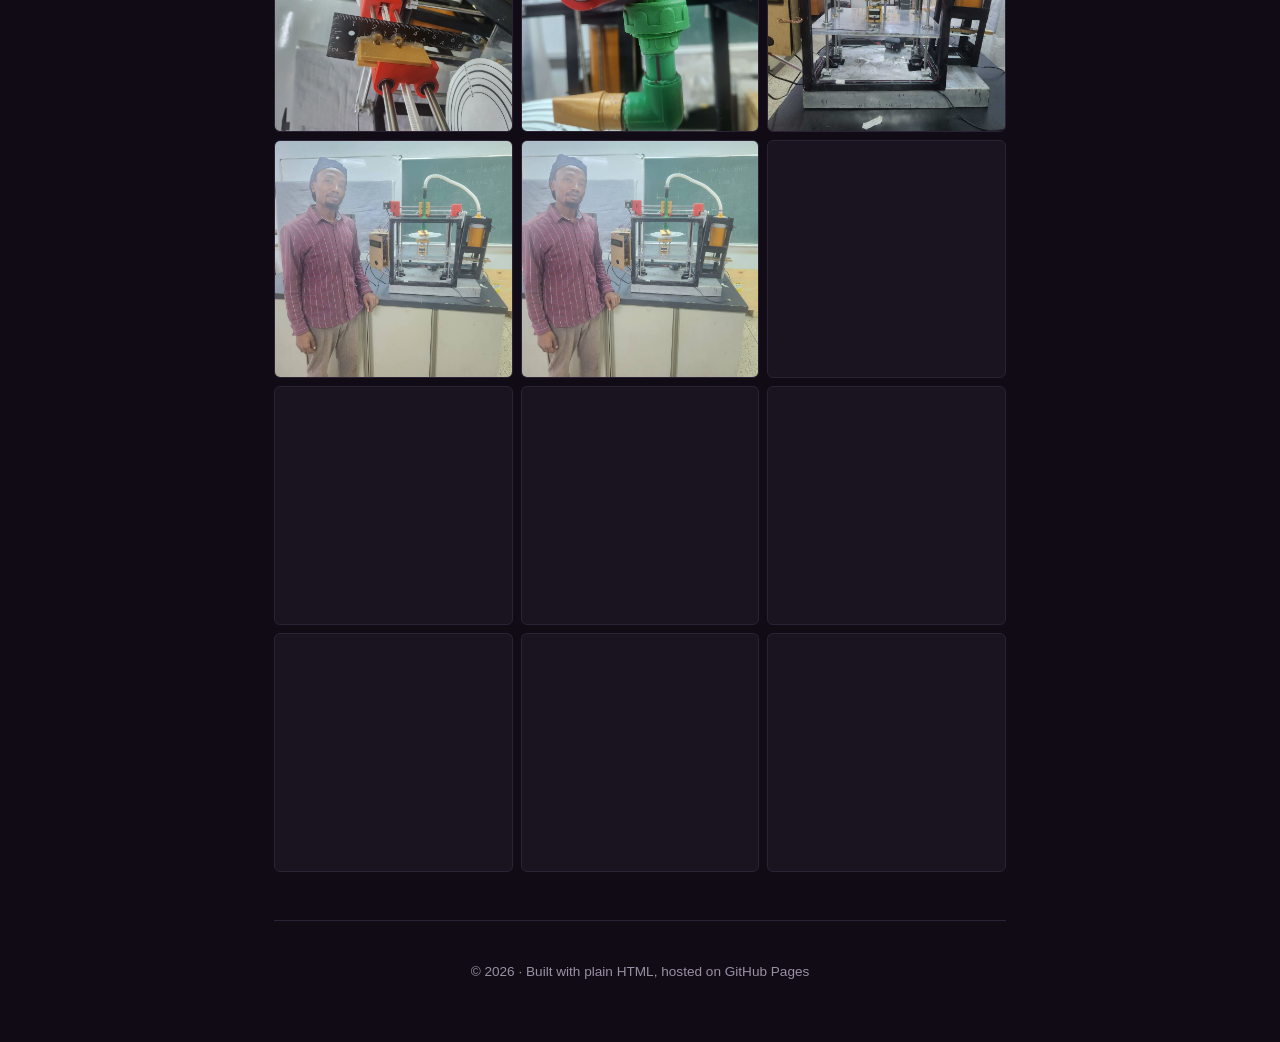
==== commit 9e774a0c: "Update media.html" ====
--- a/media.html
+++ b/media.html
@@ -36,7 +36,7 @@
   <!-- Photos panel -->
   <section class="tab-panel active" id="panel-photos">
     <div class="panel-head">
-      <p class="panel-hint">139 photos · click any to open, or start the slideshow.</p>
+      <p class="panel-hint">Click any to open, or start the slideshow.</p>
       <button class="btn-primary" id="start-slideshow">▶ Play slideshow</button>
     </div>
     <div class="photo-grid" id="photo-grid">
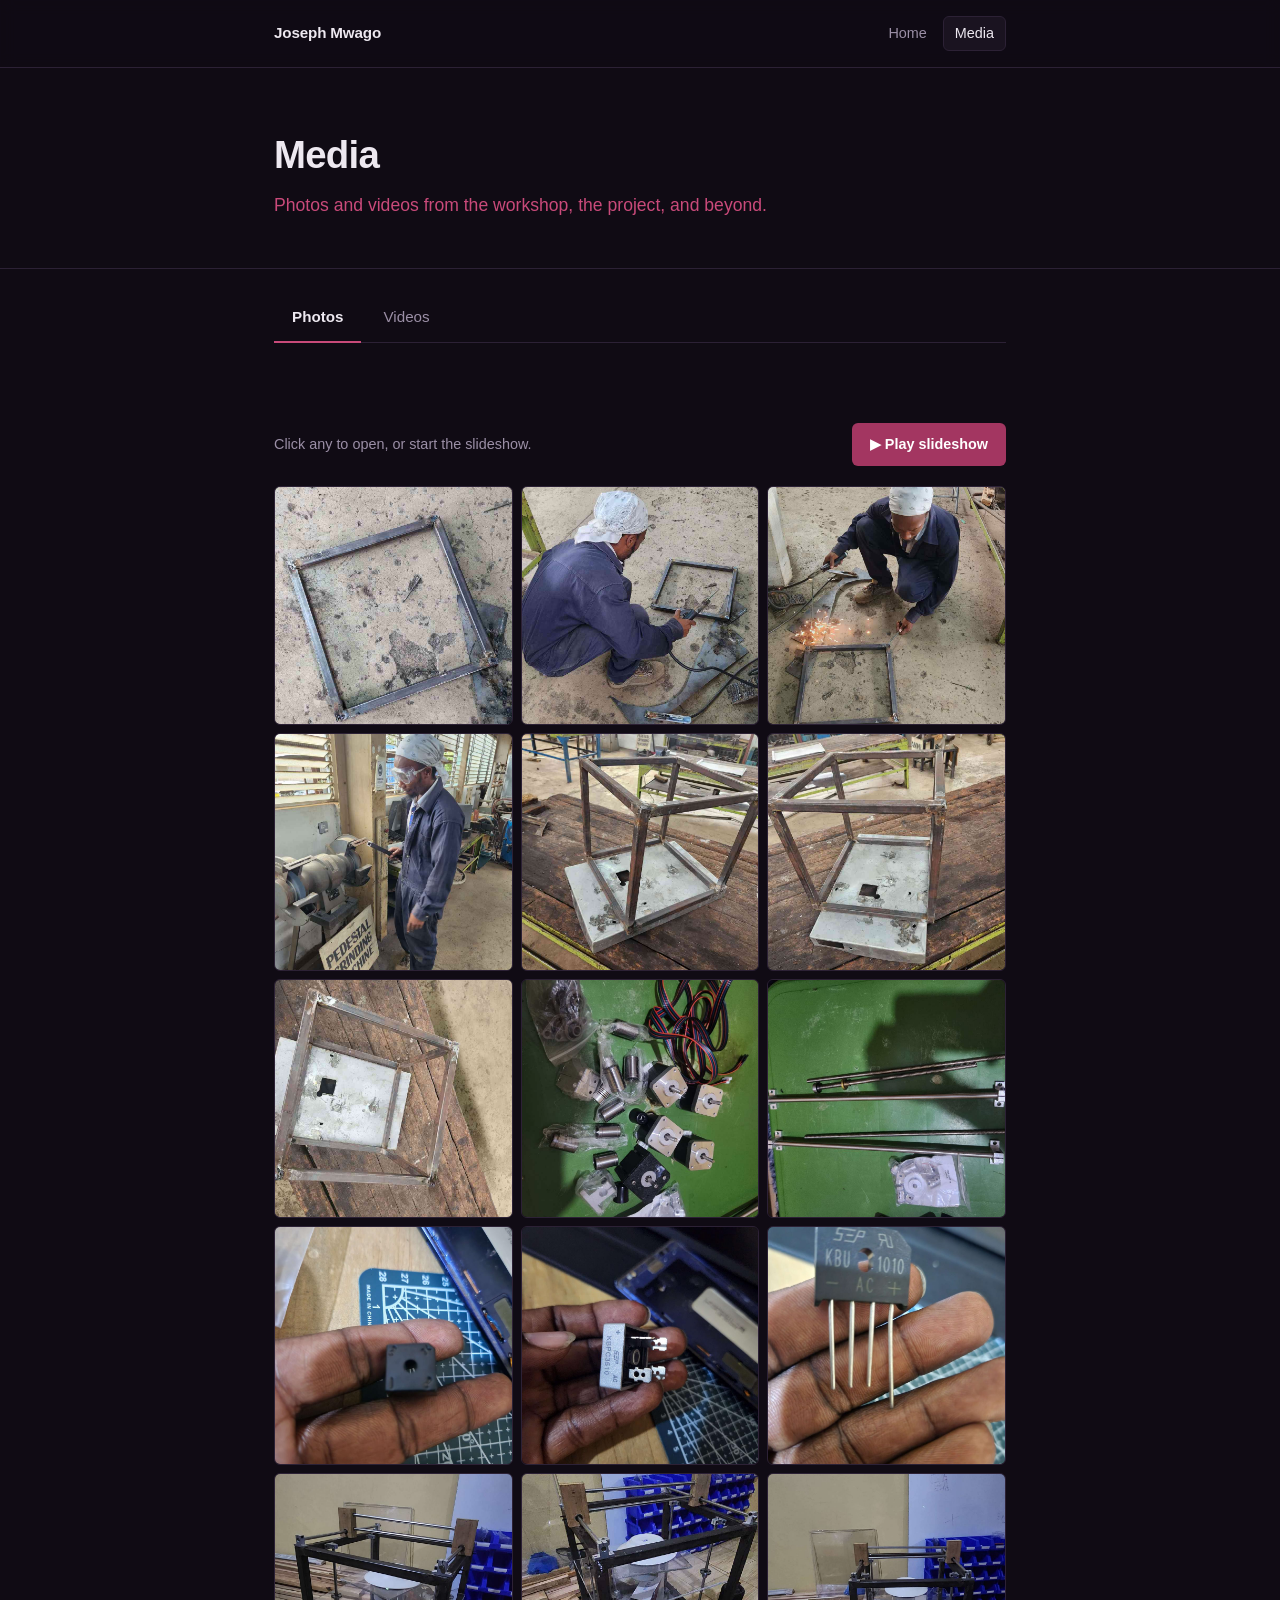
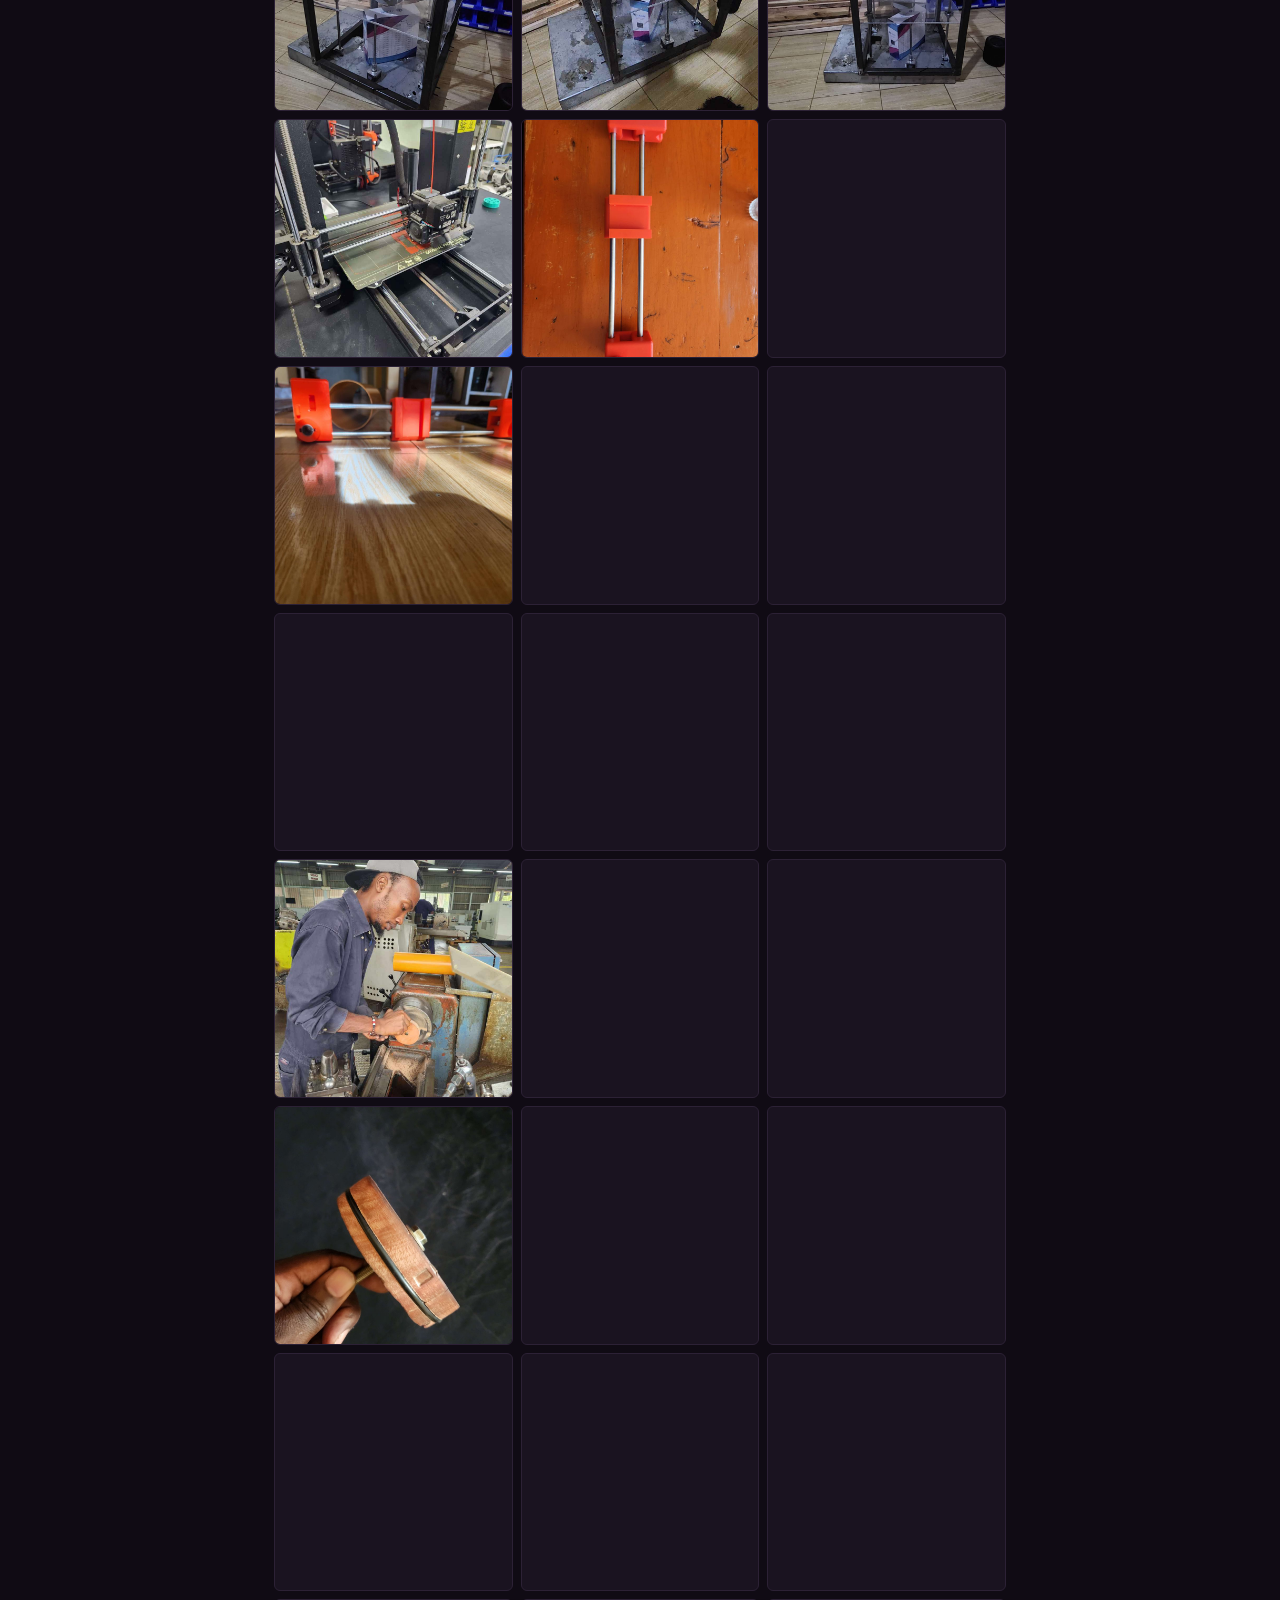
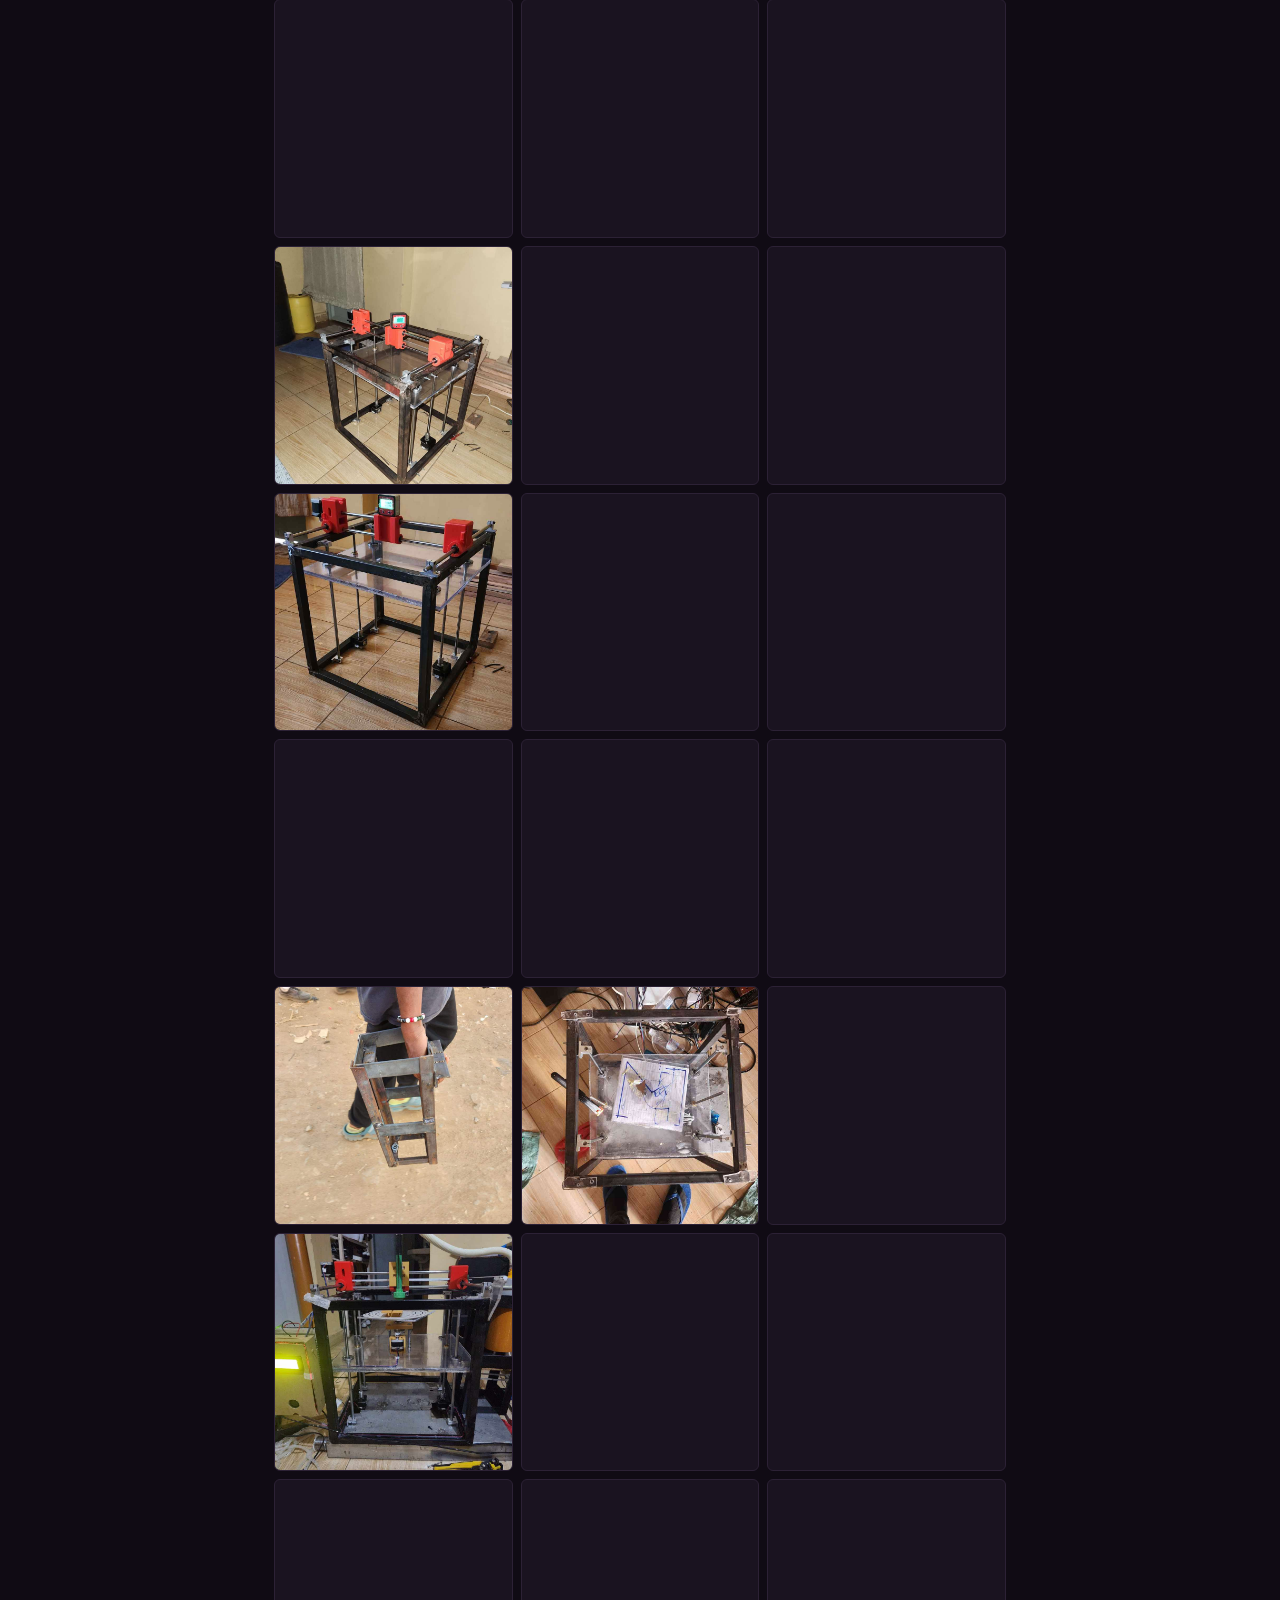
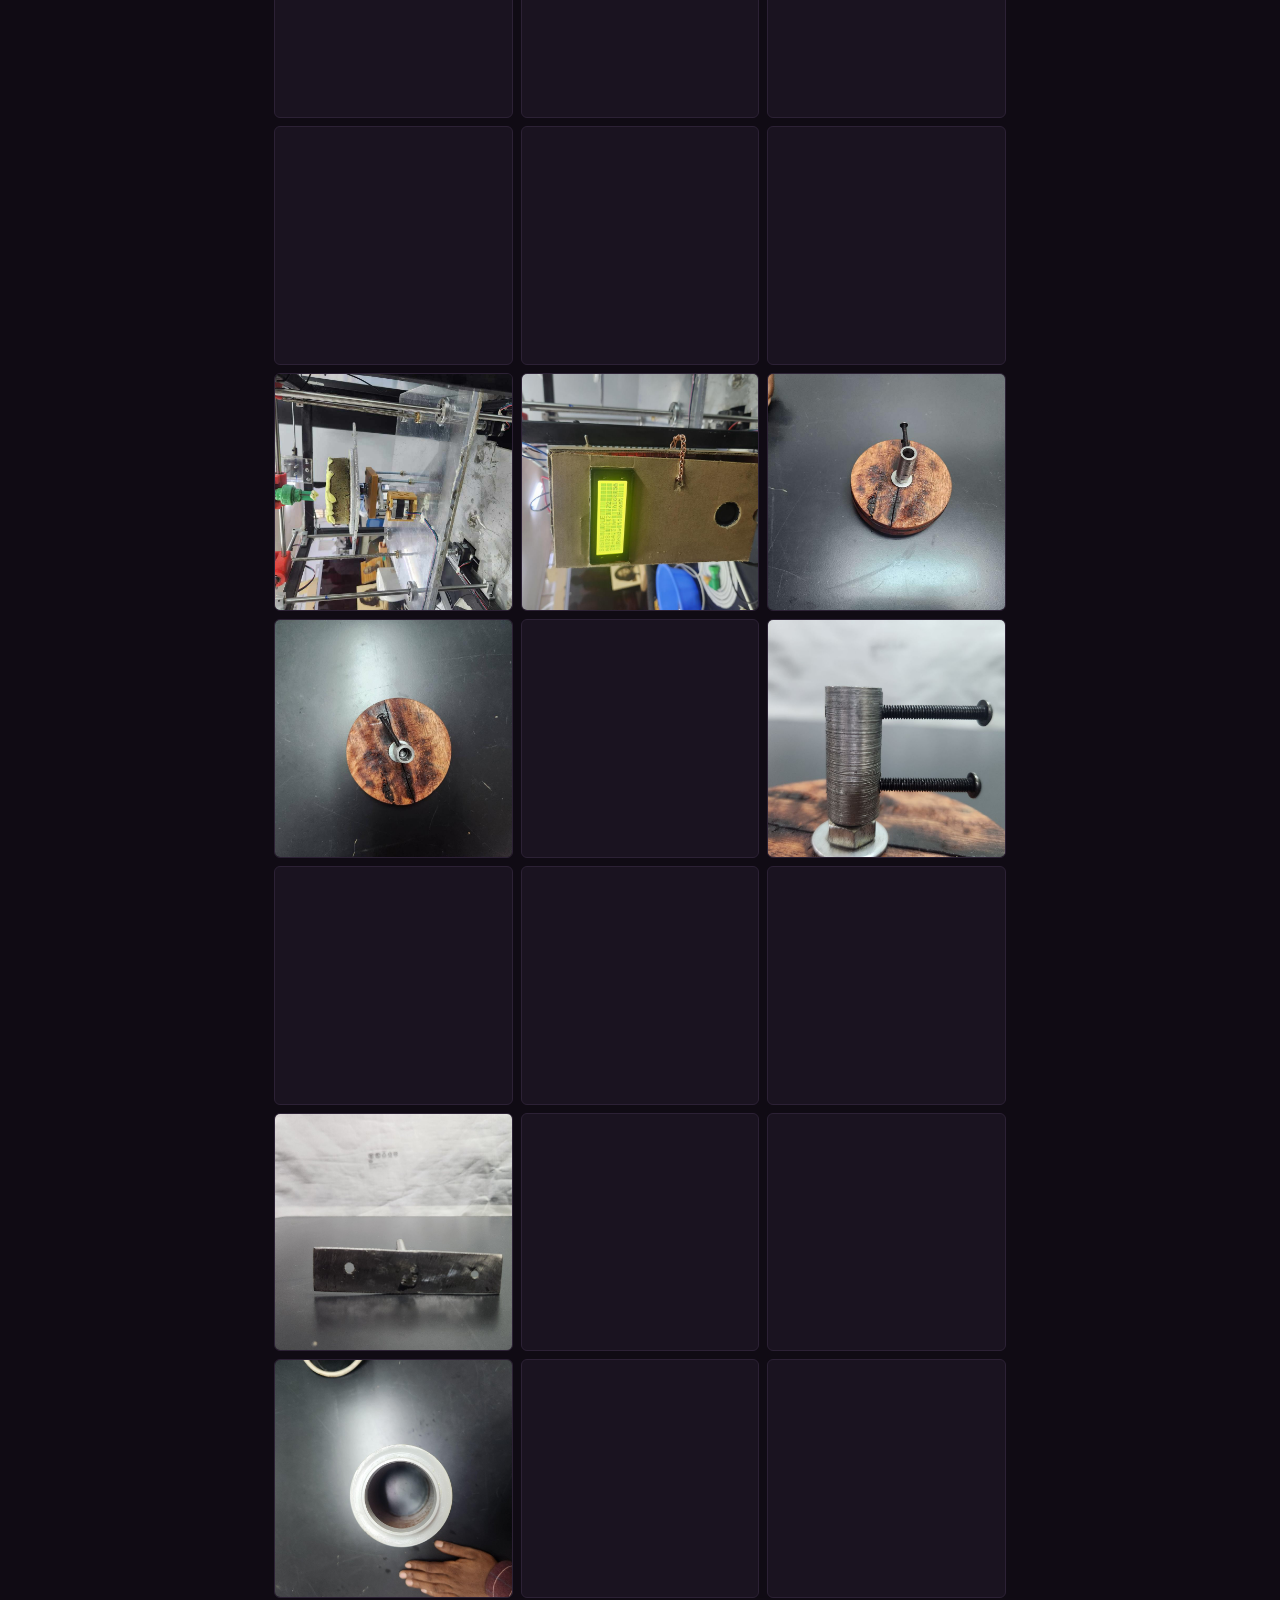
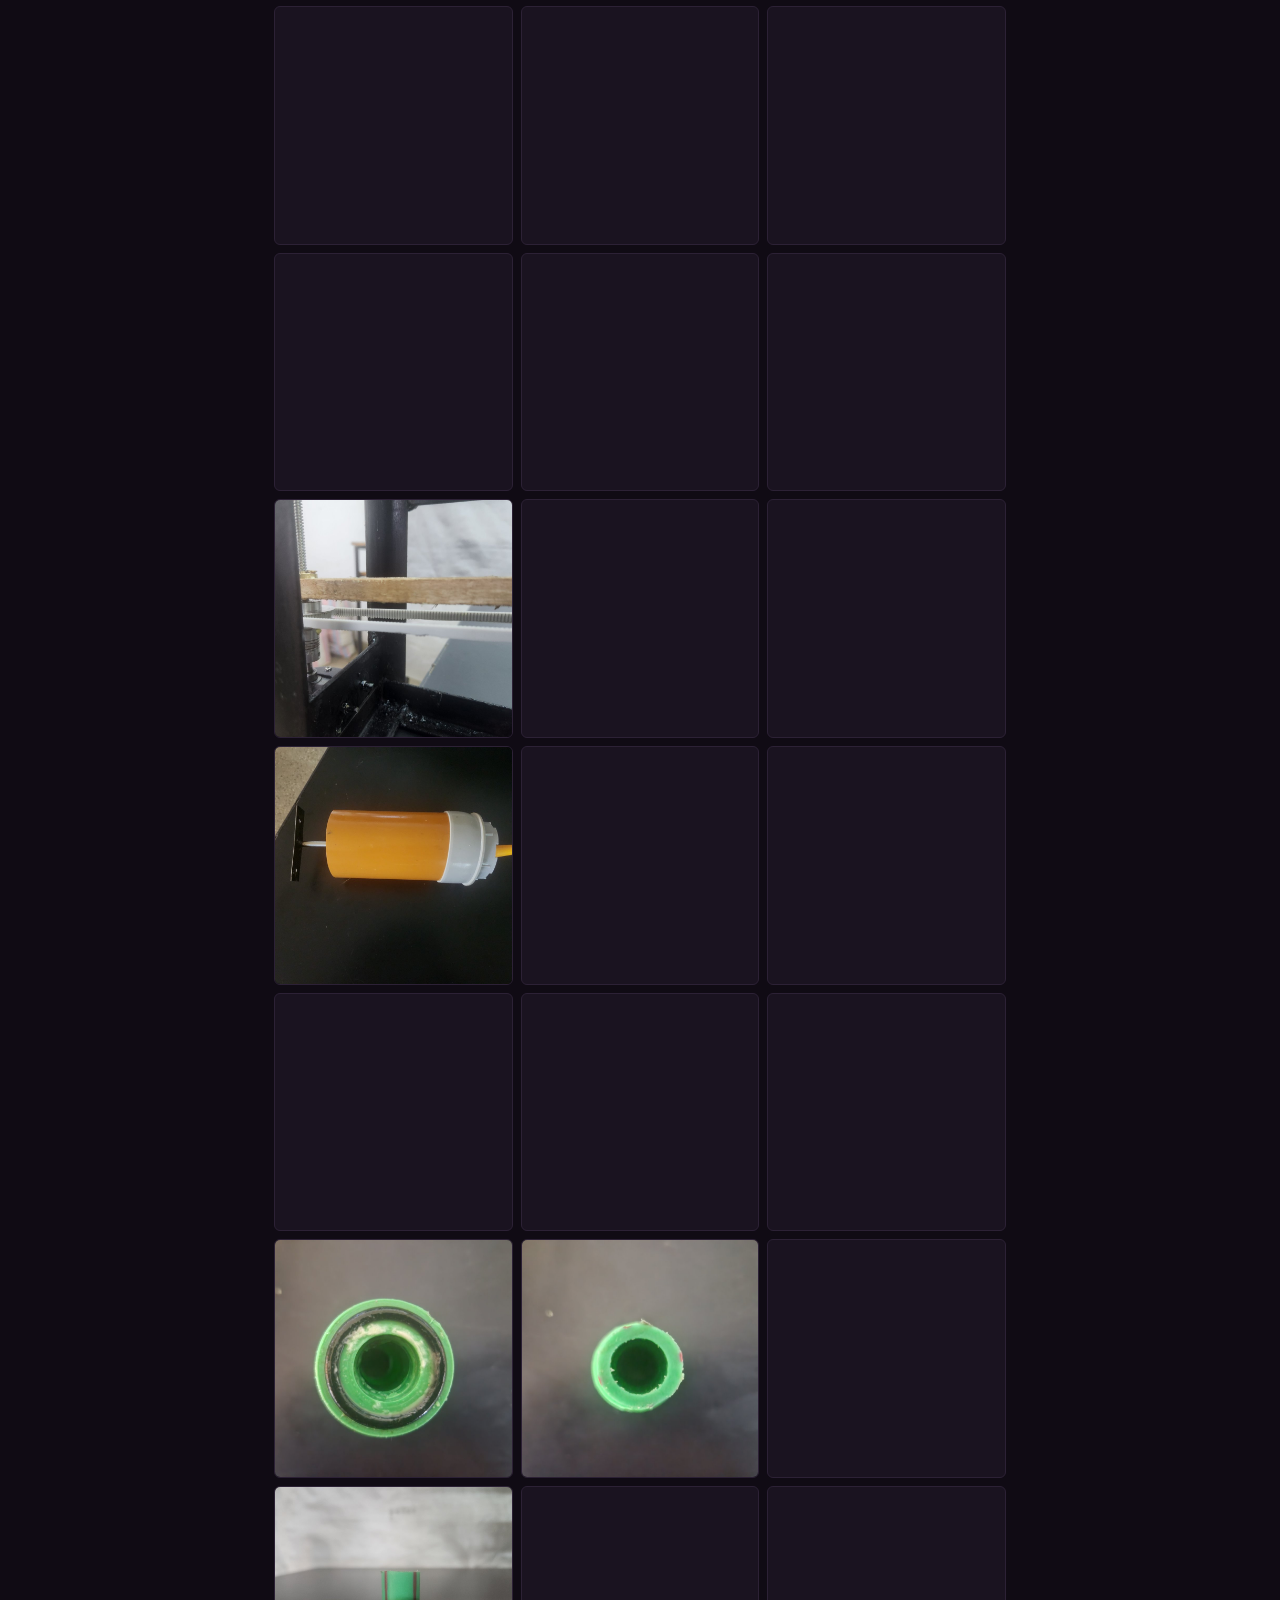
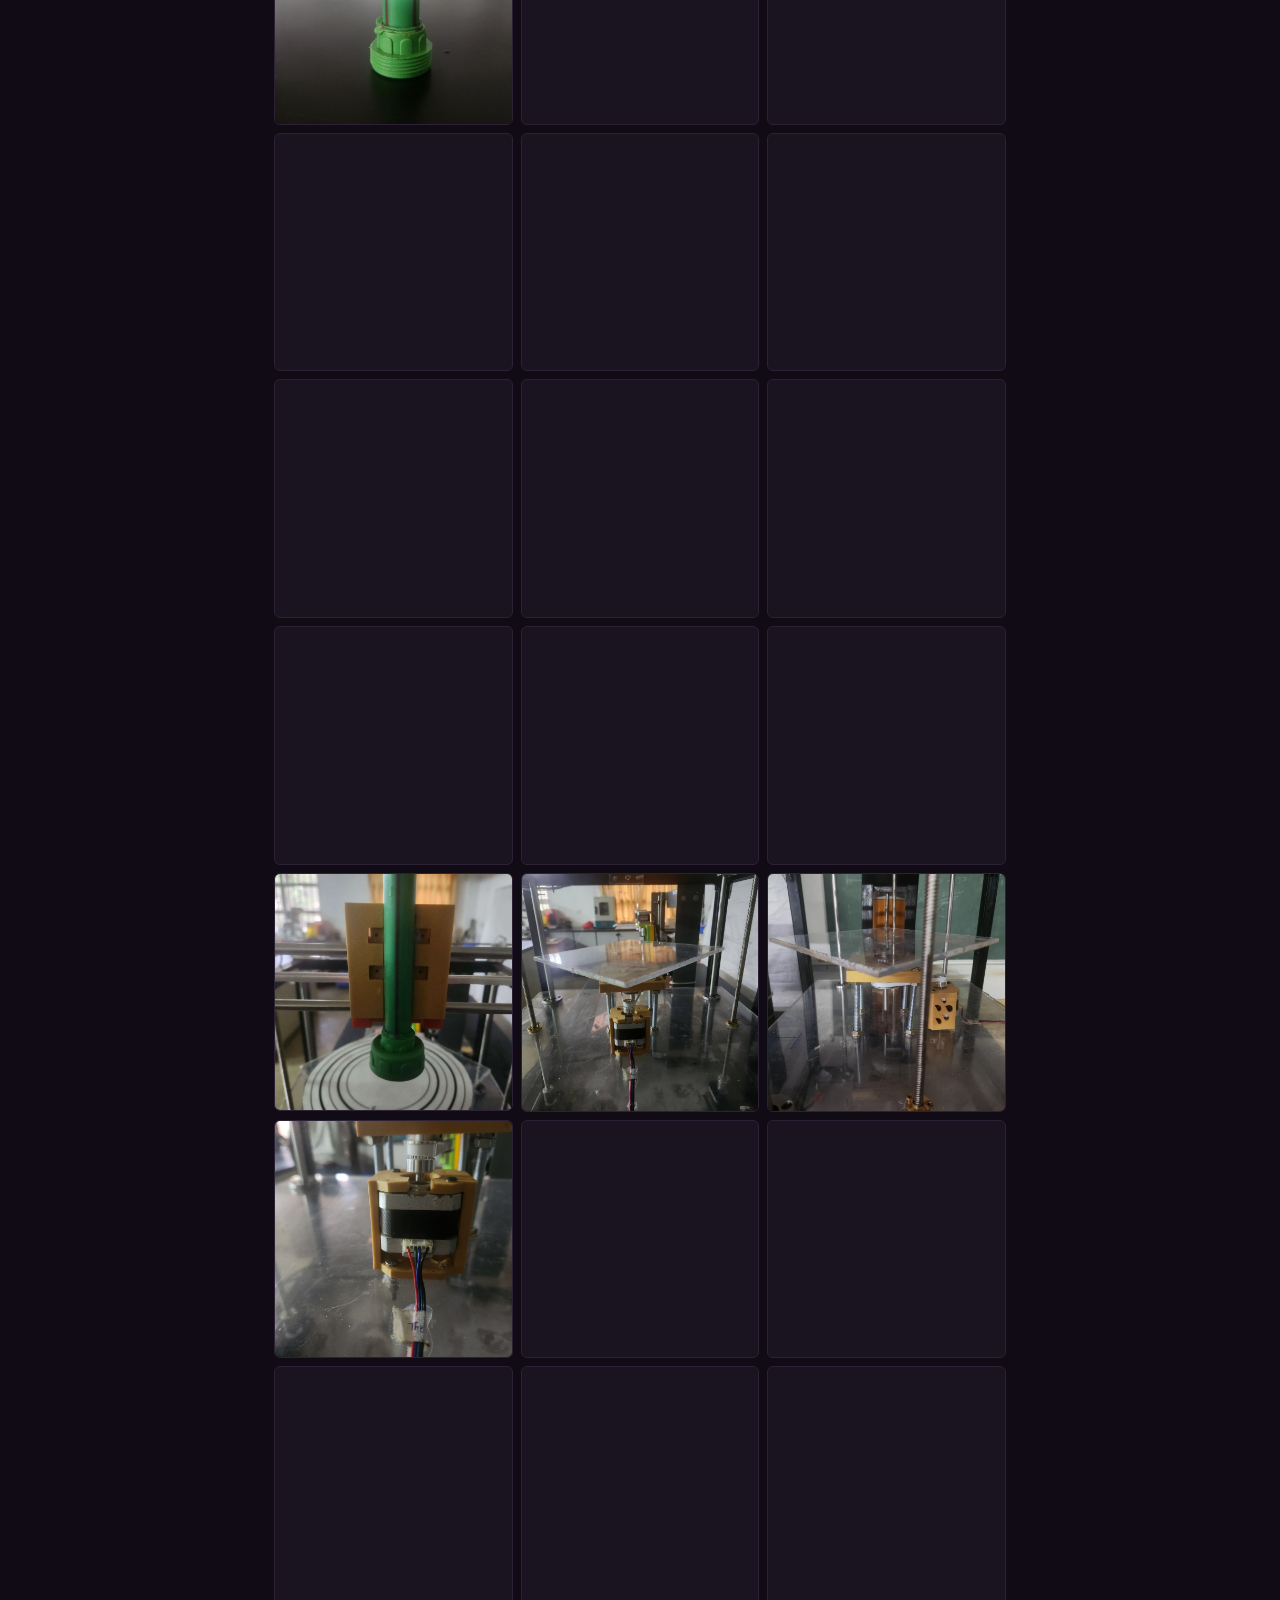
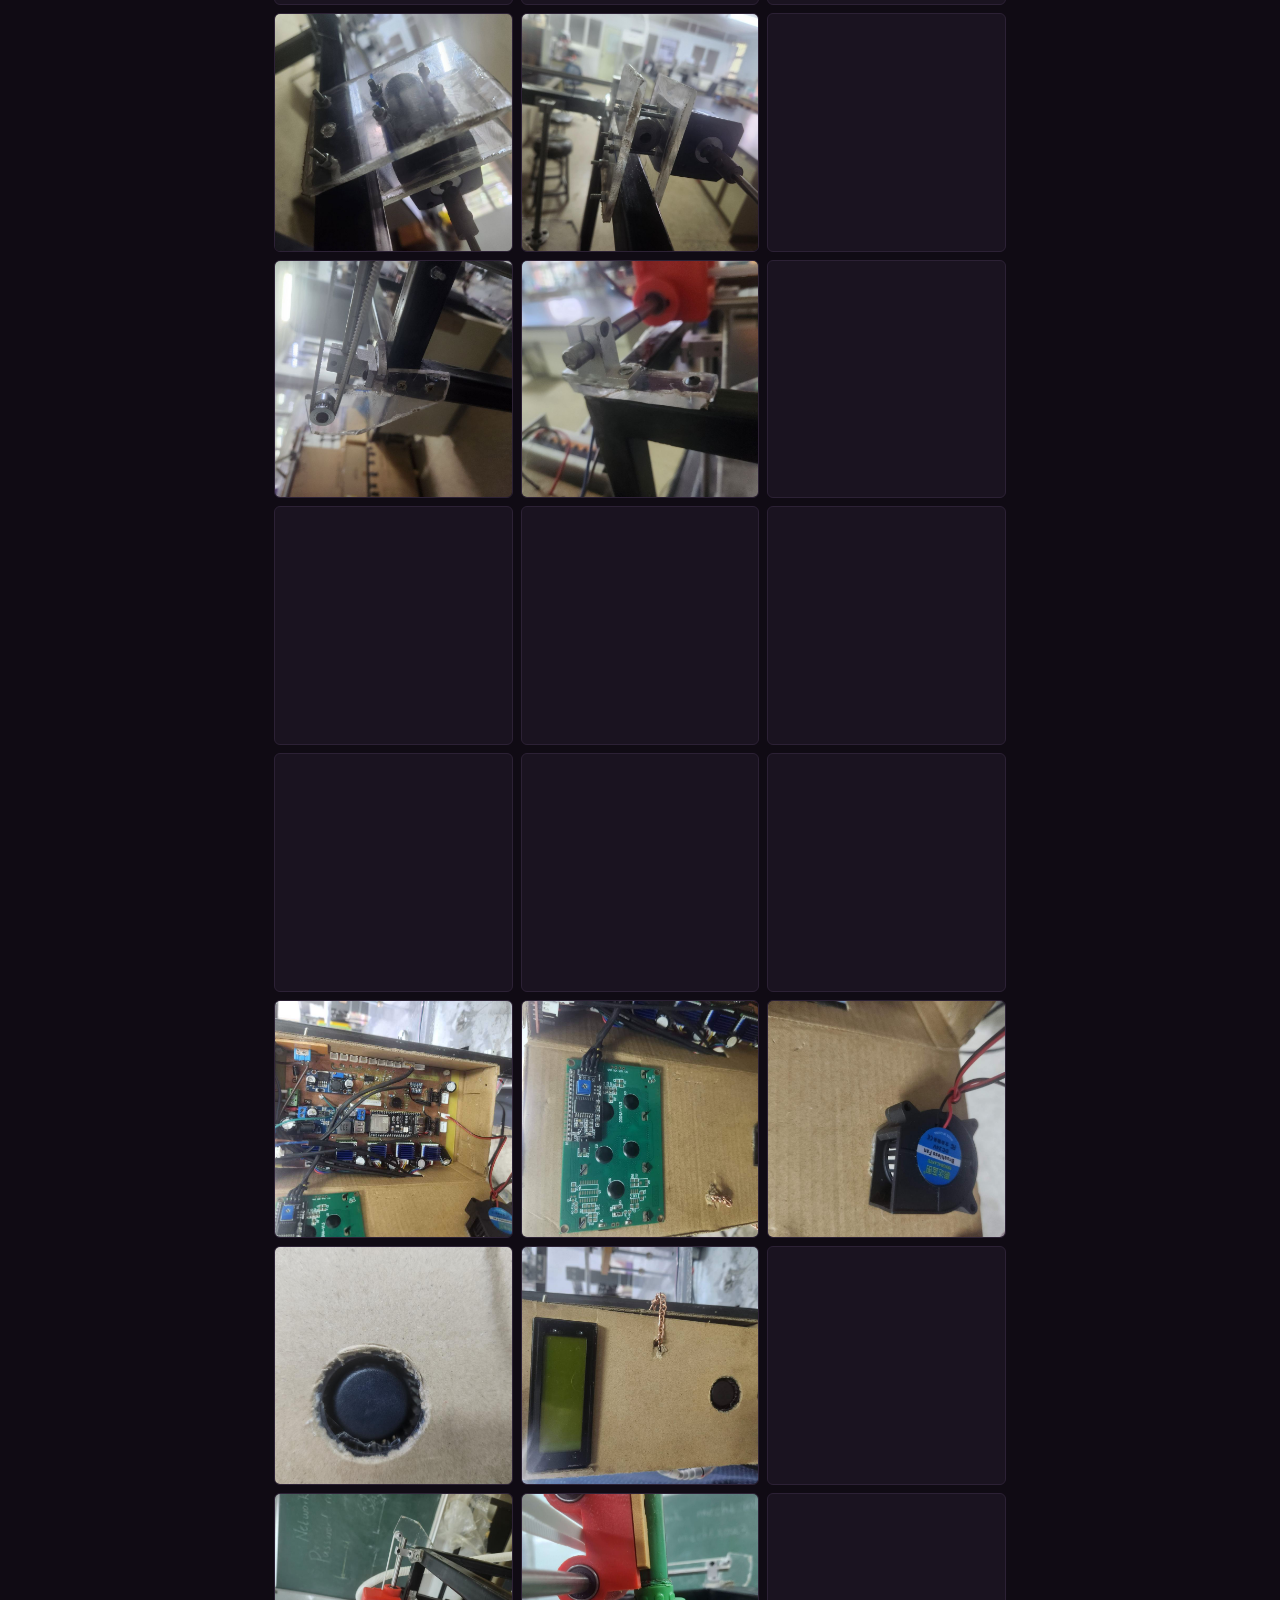
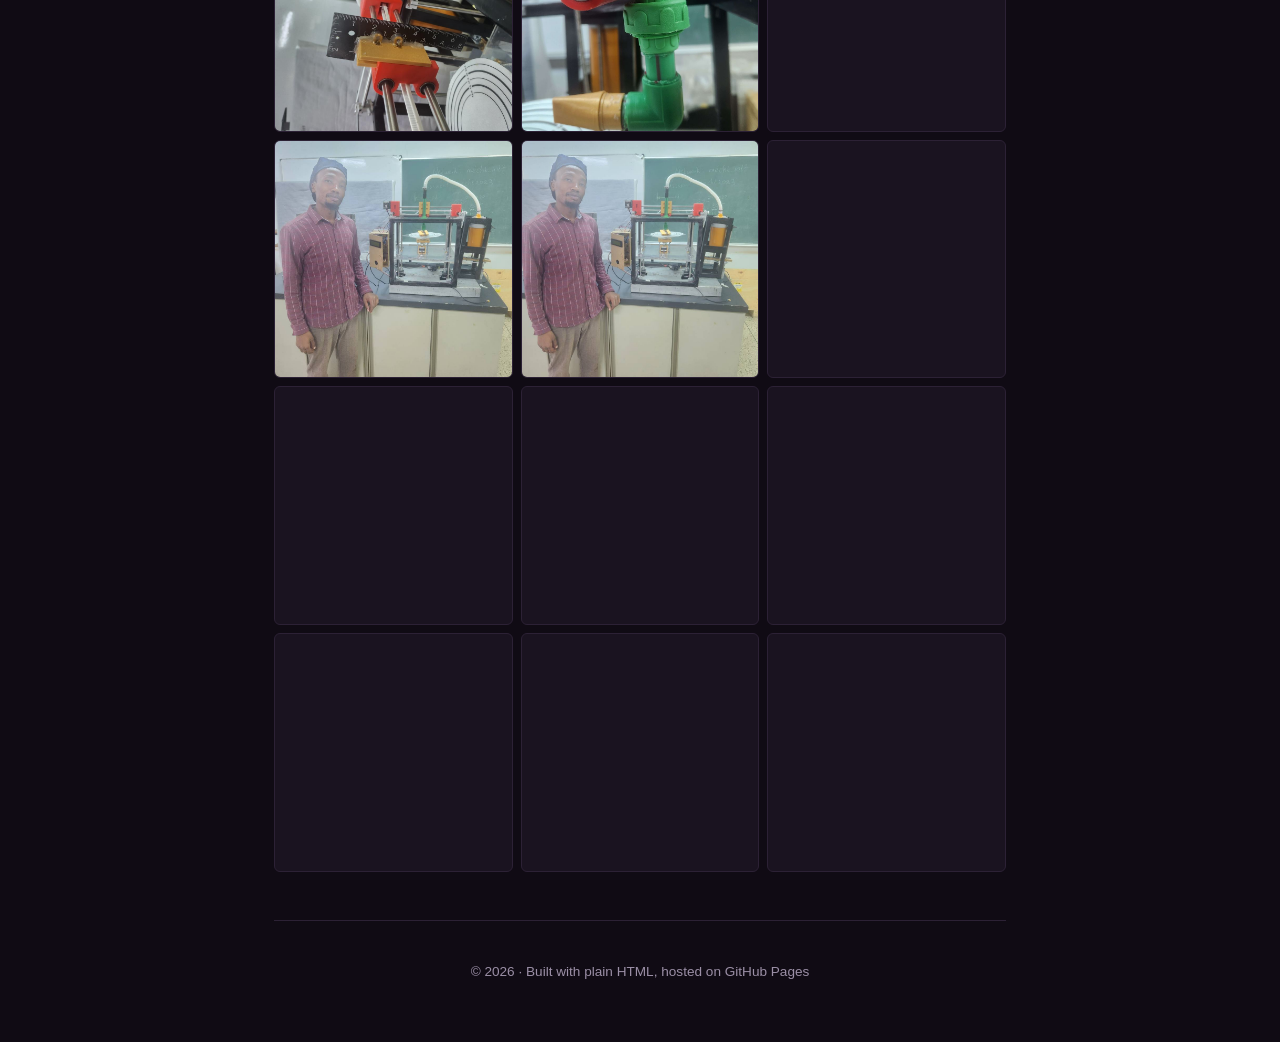
==== commit dab43014: "Update media.html" ====
--- a/media.html
+++ b/media.html
@@ -45,63 +45,63 @@
   </section>
 
   <!-- Videos panel -->
-  <section class="tab-panel" id="panel-videos">
-    <p class="panel-hint">Project Videos.</p>
-   <div class="video-grid">
-  <div class="video-item">
-    <iframe src="https://go.screenpal.com/player/cOQXiVnwE0E"
-            title="Video 1" loading="lazy" allowfullscreen frameborder="0" scrolling="no"></iframe>
-  </div>
-  <div class="video-item">
-    <iframe src="https://go.screenpal.com/player/cOQXiVnwE0G"
-            title="Video 2" loading="lazy" allowfullscreen frameborder="0" scrolling="no"></iframe>
-  </div>
-  <div class="video-item">
-    <iframe src="https://go.screenpal.com/player/cOQXiVnwE0m"
-            title="Video 3" loading="lazy" allowfullscreen frameborder="0" scrolling="no"></iframe>
-  </div>
-  <div class="video-item">
-    <iframe src="https://go.screenpal.com/player/cOQXiVnwE0H"
-            title="Video 4" loading="lazy" allowfullscreen frameborder="0" scrolling="no"></iframe>
-  </div>
-  <div class="video-item">
-    <iframe src="https://go.screenpal.com/player/cOQXiVnwE0J"
-            title="Video 5" loading="lazy" allowfullscreen frameborder="0" scrolling="no"></iframe>
-  </div>
-  <div class="video-item">
-    <iframe src="https://go.screenpal.com/player/cOQXiVnwE0d"
-            title="Video 6" loading="lazy" allowfullscreen frameborder="0" scrolling="no"></iframe>
-  </div>
-  <div class="video-item">
-    <iframe src="https://go.screenpal.com/player/cOQXiVnwE0K"
-            title="Video 7" loading="lazy" allowfullscreen frameborder="0" scrolling="no"></iframe>
-  </div>
-  <div class="video-item">
-    <iframe src="https://go.screenpal.com/player/cOQXiVnwE07"
-            title="Video 8" loading="lazy" allowfullscreen frameborder="0" scrolling="no"></iframe>
-  </div>
-  <div class="video-item">
-    <iframe src="https://go.screenpal.com/player/cOQXiVnwE0s"
-            title="Video 9" loading="lazy" allowfullscreen frameborder="0" scrolling="no"></iframe>
-  </div>
-  <div class="video-item">
-    <iframe src="https://go.screenpal.com/player/cOQXiVnwE0M"
-            title="Video 10" loading="lazy" allowfullscreen frameborder="0" scrolling="no"></iframe>
-  </div>
-  <div class="video-item">
-    <iframe src="https://go.screenpal.com/player/cOQXiVnwE0L"
-            title="Video 11" loading="lazy" allowfullscreen frameborder="0" scrolling="no"></iframe>
-  </div>
-  <div class="video-item">
-    <iframe src="https://go.screenpal.com/player/cOQXiVnwE0N"
-            title="Video 12" loading="lazy" allowfullscreen frameborder="0" scrolling="no"></iframe>
-  </div>
-  <div class="video-item">
-    <iframe src="https://go.screenpal.com/player/cOQXiVnwE08"
-            title="Video 13" loading="lazy" allowfullscreen frameborder="0" scrolling="no"></iframe>
-  </div>
-</div>
-  </section>
+<section class="tab-panel" id="panel-videos">
+  <p class="panel-hint">Project videos.</p>
+  <div class="video-grid">
+    <div class="video-item">
+      <iframe src="https://www.youtube-nocookie.com/embed/HR8BBuw62FU"
+              title="Video 1" loading="lazy" allowfullscreen frameborder="0"></iframe>
+    </div>
+    <div class="video-item">
+      <iframe src="https://www.youtube-nocookie.com/embed/wXoTgwdnimI"
+              title="Video 2" loading="lazy" allowfullscreen frameborder="0"></iframe>
+    </div>
+    <div class="video-item">
+      <iframe src="https://www.youtube-nocookie.com/embed/Yf52ZFSNUQk"
+              title="Video 3" loading="lazy" allowfullscreen frameborder="0"></iframe>
+    </div>
+    <div class="video-item">
+      <iframe src="https://www.youtube-nocookie.com/embed/gfjruRVeGww"
+              title="Video 4" loading="lazy" allowfullscreen frameborder="0"></iframe>
+    </div>
+    <div class="video-item">
+      <iframe src="https://www.youtube-nocookie.com/embed/4n5lKQGA4io"
+              title="Video 5" loading="lazy" allowfullscreen frameborder="0"></iframe>
+    </div>
+    <div class="video-item">
+      <iframe src="https://www.youtube-nocookie.com/embed/Mdr7uAaDAVQ"
+              title="Video 6" loading="lazy" allowfullscreen frameborder="0"></iframe>
+    </div>
+    <div class="video-item">
+      <iframe src="https://www.youtube-nocookie.com/embed/oWaYWc1nP-Q"
+              title="Video 7" loading="lazy" allowfullscreen frameborder="0"></iframe>
+    </div>
+    <div class="video-item">
+      <iframe src="https://www.youtube-nocookie.com/embed/uchH3FPakto"
+              title="Video 8" loading="lazy" allowfullscreen frameborder="0"></iframe>
+    </div>
+    <div class="video-item">
+      <iframe src="https://www.youtube-nocookie.com/embed/z6FHrlUW1jg"
+              title="Video 9" loading="lazy" allowfullscreen frameborder="0"></iframe>
+    </div>
+    <div class="video-item">
+      <iframe src="https://www.youtube-nocookie.com/embed/vRzuld27HDg"
+              title="Video 10" loading="lazy" allowfullscreen frameborder="0"></iframe>
+    </div>
+    <div class="video-item">
+      <iframe src="https://www.youtube-nocookie.com/embed/qkNrevmrXtU"
+              title="Video 11" loading="lazy" allowfullscreen frameborder="0"></iframe>
+    </div>
+    <div class="video-item">
+      <iframe src="https://www.youtube-nocookie.com/embed/YBVj-LcZMr8"
+              title="Video 12" loading="lazy" allowfullscreen frameborder="0"></iframe>
+    </div>
+    <div class="video-item">
+      <iframe src="https://www.youtube-nocookie.com/embed/WpZhyvcp9d8"
+              title="Video 13" loading="lazy" allowfullscreen frameborder="0"></iframe>
+    </div>
+  </div>
+</section>
 
 </main>
 
--- a/css/style.css
+++ b/css/style.css
@@ -275,7 +275,7 @@
     --accent: #6b2140; --accent-hover: #6b2140; --border: #ddd;
   }
   body { font-size: 11pt; }
-  .topnav, .project-links { display: none !important; }
+  .topnav, .project-links, .video-embed, .video-grid, .tabs, .slideshow { display: none !important; }
   header.hero { padding: 0 0 20px; }
   section { padding: 16px 0; page-break-inside: avoid; }
   a { color: #000 !important; }
